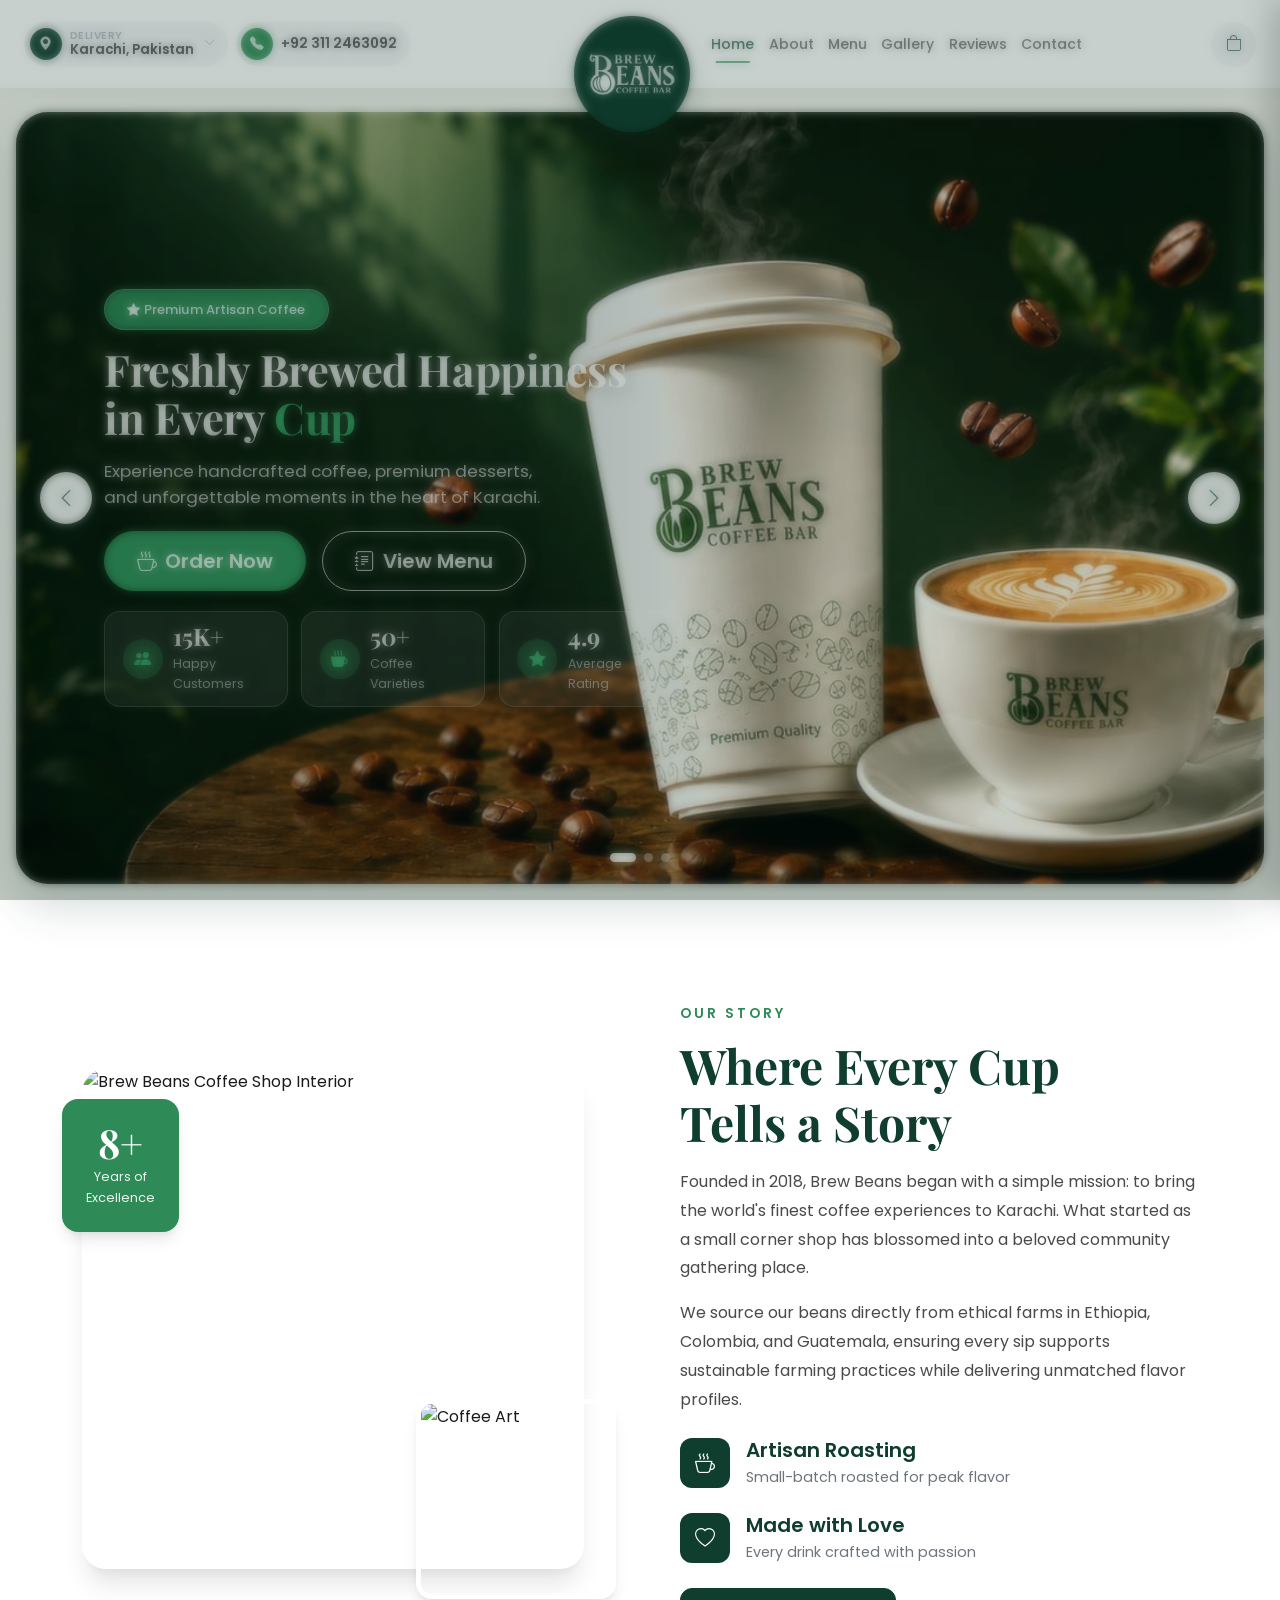
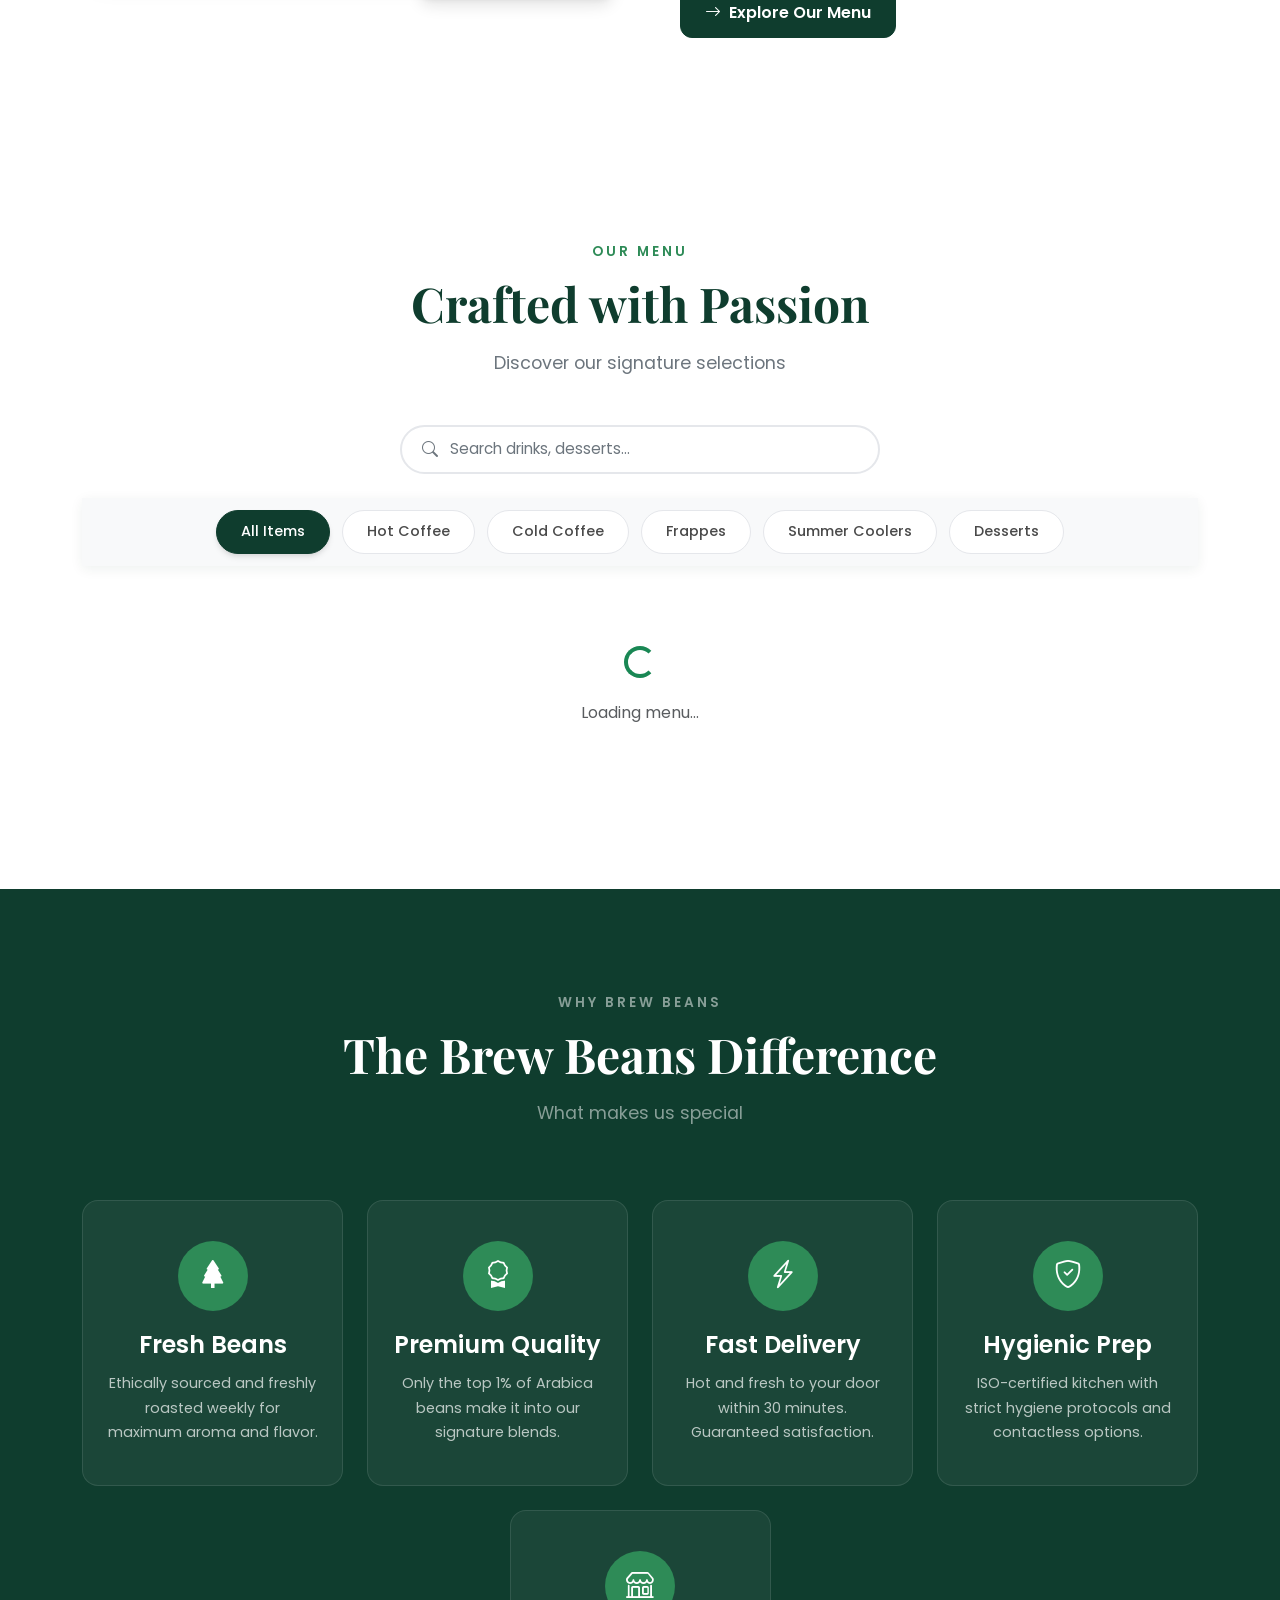
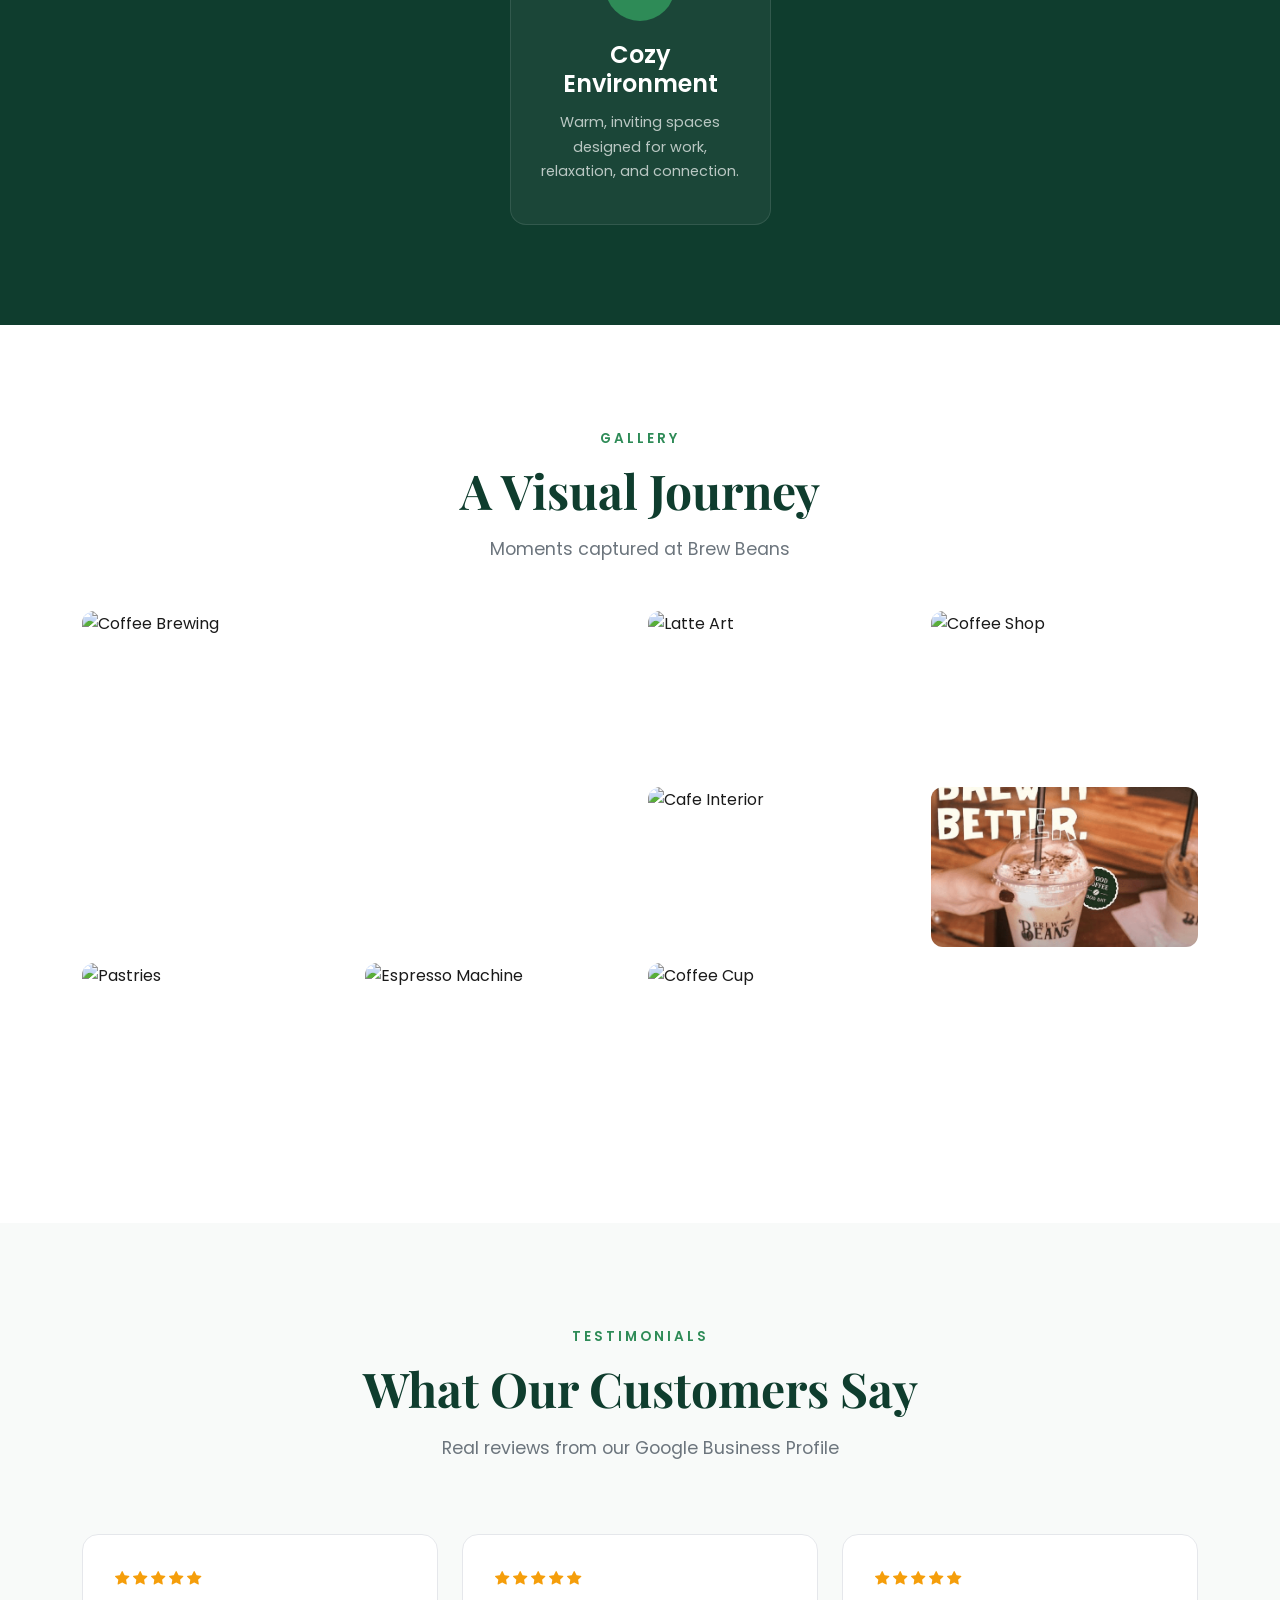
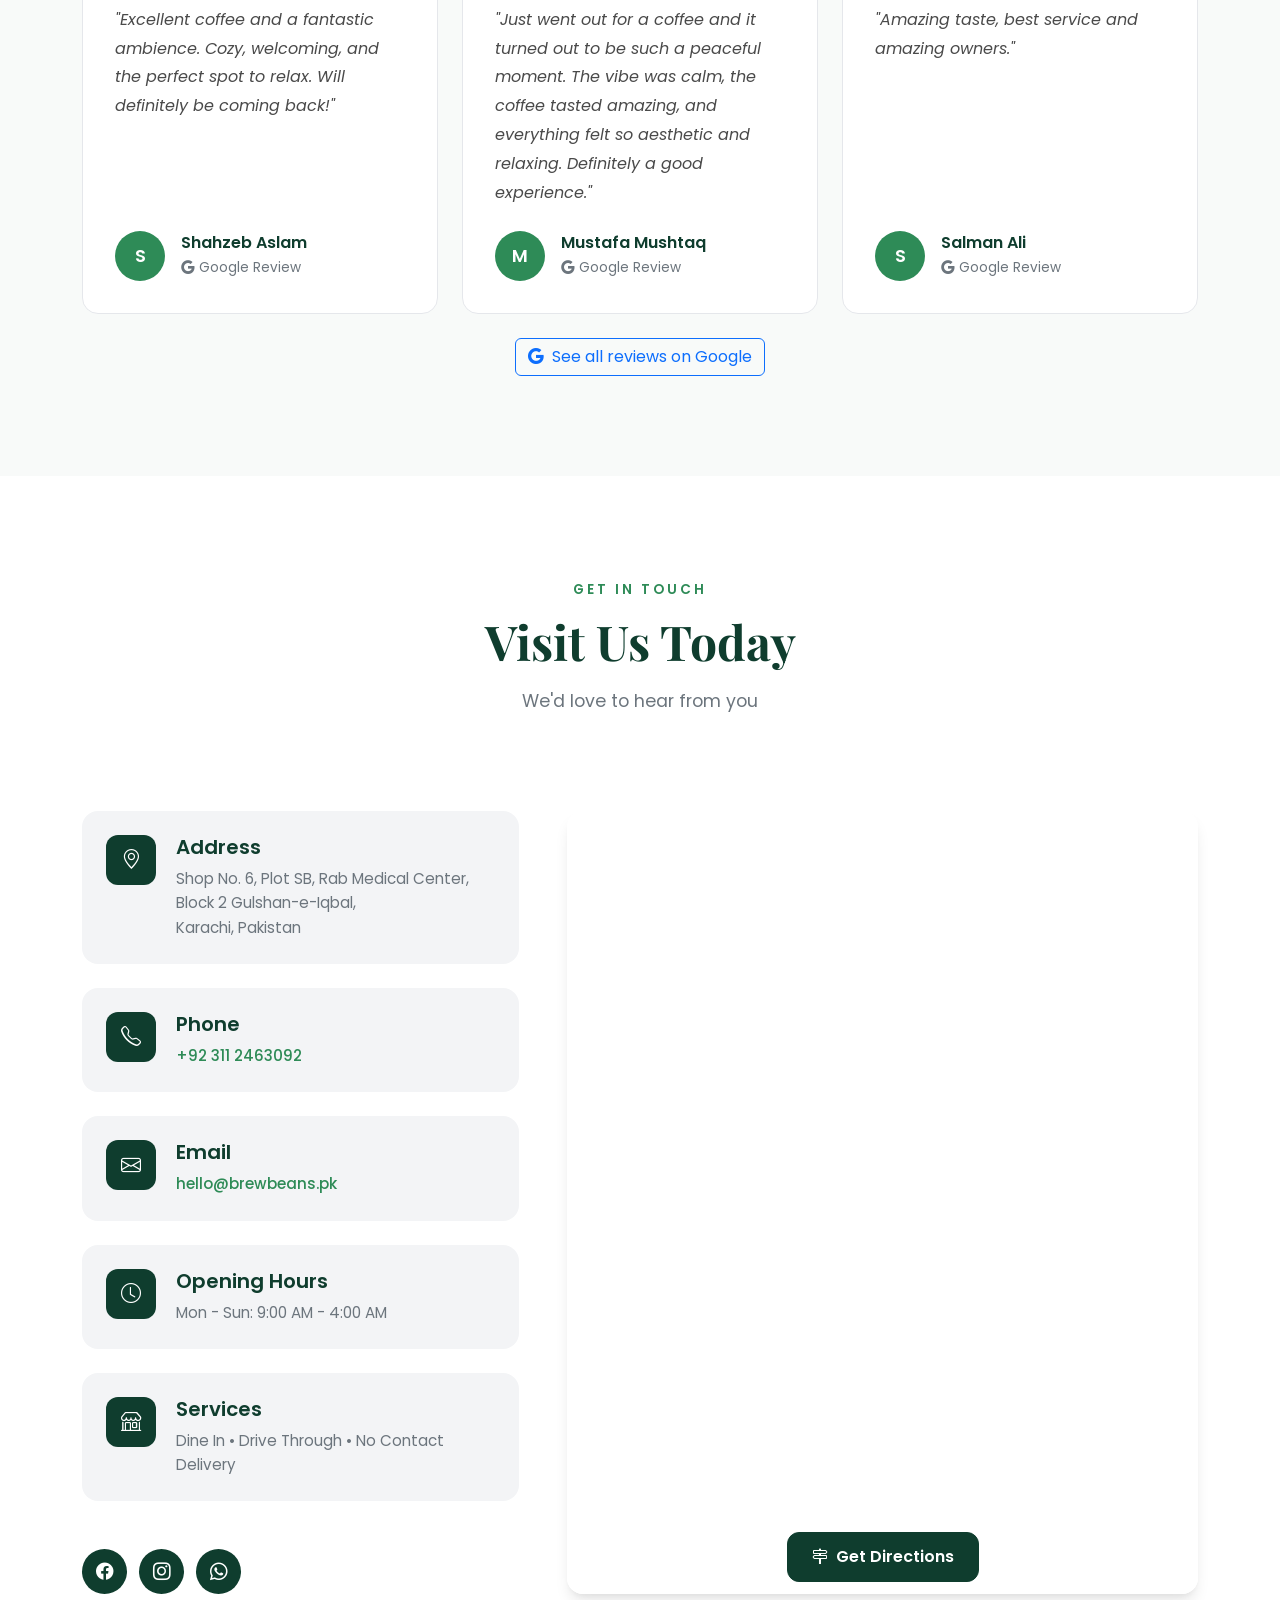
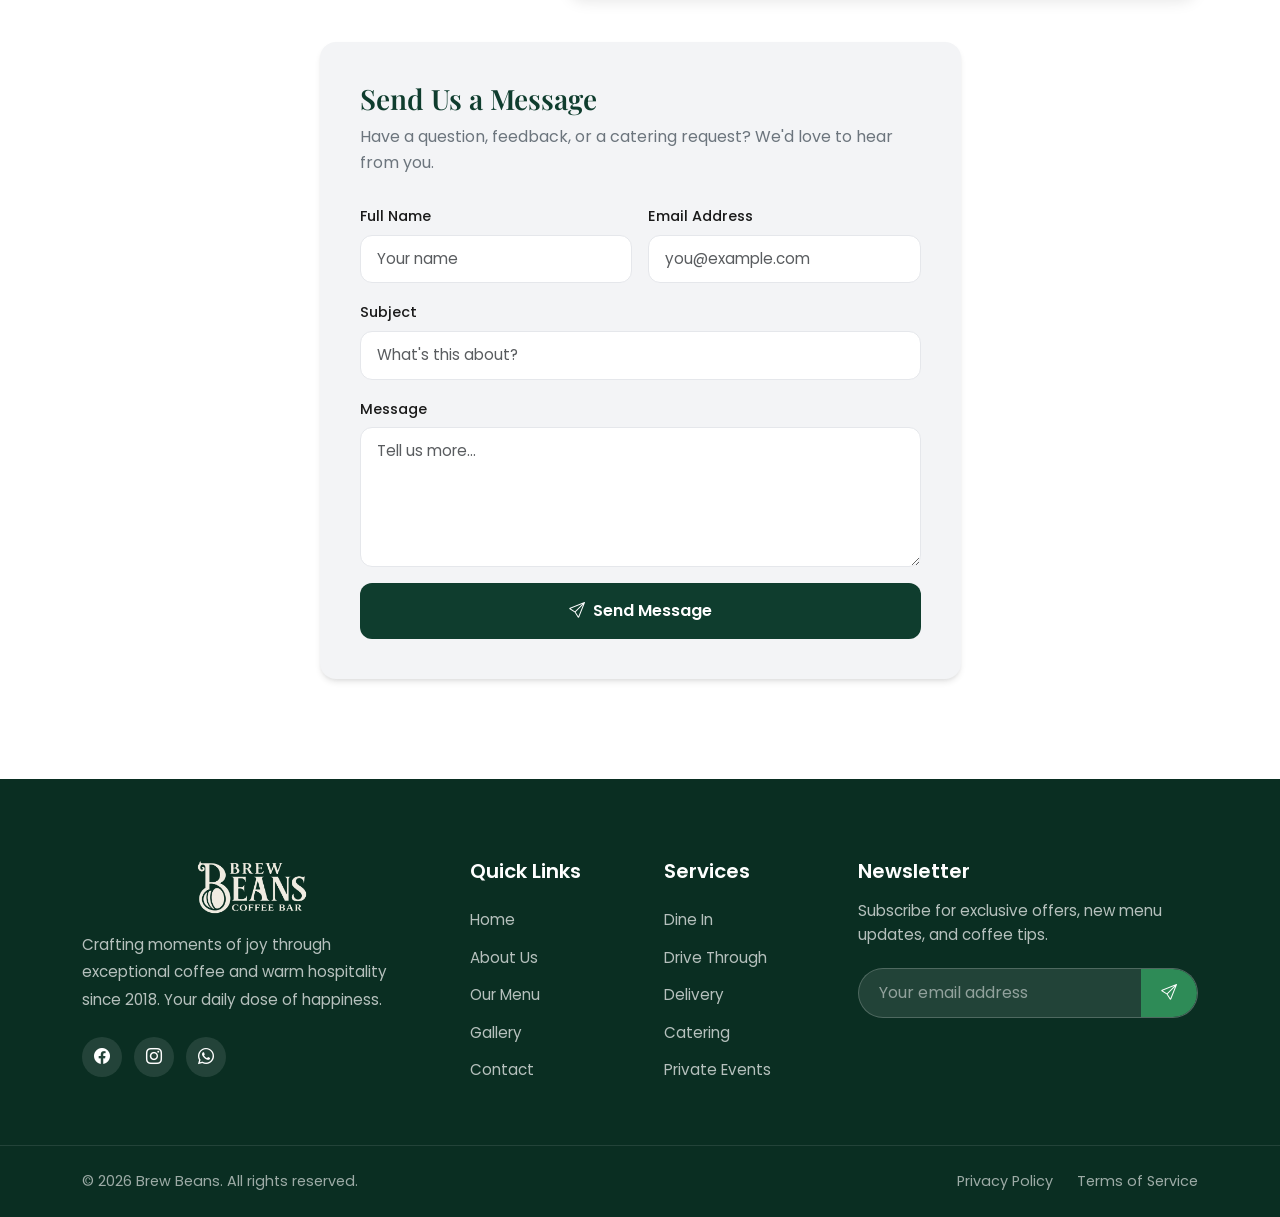
==== index.html @ 211f625e "perf: slash first-paint image payload from ~6.6MB to ~0.9MB The real mobile-load bottleneck was the " ====
<!DOCTYPE html>
<html lang="en">
<head>
    <meta charset="UTF-8">
    <meta name="viewport" content="width=device-width, initial-scale=1.0">
    <meta http-equiv="X-UA-Compatible" content="IE=edge">

    <!-- SEO Meta Tags -->
    <title>Brew Beans | Premium Artisan Coffee Shop in Karachi</title>
    <meta name="description" content="Brew Beans - Experience handcrafted coffee, premium desserts, and unforgettable moments. Freshly brewed happiness in every cup. Dine-in, Drive-through & Delivery available in Karachi.">
    <meta name="keywords" content="coffee shop, artisan coffee, espresso, cappuccino, latte, Karachi, premium coffee, desserts, frappes, brew beans">
    <meta name="author" content="Brew Beans">
    <meta name="robots" content="index, follow">

    <!-- Canonical URL -->
    <link rel="canonical" href="https://brewbeans.pk/">

    <!-- Open Graph / Facebook -->
    <meta property="og:type" content="website">
    <meta property="og:url" content="https://brewbeans.pk/">
    <meta property="og:title" content="Brew Beans | Premium Artisan Coffee Shop">
    <meta property="og:description" content="Experience handcrafted coffee, premium desserts, and unforgettable moments. Freshly brewed happiness in every cup.">
    <meta property="og:image" content="https://brewbeans.pk/img/b1.png">
    <meta property="og:site_name" content="Brew Beans">
    <meta property="og:locale" content="en_PK">

    <!-- Twitter -->
    <meta property="twitter:card" content="summary_large_image">
    <meta property="twitter:url" content="https://brewbeans.pk/">
    <meta property="twitter:title" content="Brew Beans | Premium Artisan Coffee Shop">
    <meta property="twitter:description" content="Experience handcrafted coffee, premium desserts, and unforgettable moments. Freshly brewed happiness in every cup.">
    <meta property="twitter:image" content="https://brewbeans.pk/img/b1.png">

    <!-- Favicon -->
    <link rel="icon" type="image/png" sizes="32x32" href="img/favicon-32.png">
    <link rel="icon" type="image/png" sizes="192x192" href="img/favicon-192.png">
    <link rel="apple-touch-icon" sizes="180x180" href="img/favicon-180.png">

    <!-- Preconnect for Performance -->
    <link rel="preconnect" href="https://fonts.googleapis.com">
    <link rel="preconnect" href="https://fonts.gstatic.com" crossorigin>
    <link rel="preconnect" href="https://cdn.jsdelivr.net">
    <link rel="preconnect" href="https://images.unsplash.com">

    <!-- Hero background is the LCP element on this page — preload it -->
    <link rel="preload" as="image" href="img/bg-2.jpg" fetchpriority="high">
    <link rel="preload" as="image" href="img/brewbeans-logo.png" fetchpriority="high">

    <!-- Fonts -->
    <link href="https://fonts.googleapis.com/css2?family=Poppins:wght@300;400;500;600;700&family=Playfair+Display:ital,wght@0,400;0,500;0,600;0,700;1,400;1,500&display=swap" rel="stylesheet">

    <!-- Bootstrap 5 CSS -->
    <link href="https://cdn.jsdelivr.net/npm/bootstrap@5.3.2/dist/css/bootstrap.min.css" rel="stylesheet">

    <!-- Bootstrap Icons -->
    <link rel="stylesheet" href="https://cdn.jsdelivr.net/npm/bootstrap-icons@1.11.1/font/bootstrap-icons.css">

    <!-- AOS Animation Library -->
    <link href="https://cdn.jsdelivr.net/npm/aos@2.3.4/dist/aos.css" rel="stylesheet">

    <!-- Custom CSS -->
    <link rel="stylesheet" href="css/style.css">

    <!-- Structured Data / JSON-LD -->
     
    <script type="application/ld+json">
    {
        "@context": "https://schema.org",
        "@type": "CafeOrCoffeeShop",
        "name": "Brew Beans",
        "image": "https://brewbeans.pk/img/b1.png",
        "@id": "https://brewbeans.pk",
        "url": "https://brewbeans.pk",
        "telephone": "+92-311-2463092",
        "priceRange": "$$",
        "address": {
            "@type": "PostalAddress",
            "streetAddress": "Shop No. 6, Plot SB, Rab Medical Center, Block 2 Gulshan-e-Iqbal",
            "addressLocality": "Karachi",
            "addressRegion": "Sindh",
            "postalCode": "75300",
            "addressCountry": "PK"
        },
        "geo": {
            "@type": "GeoCoordinates",
            "latitude": 24.9180,
            "longitude": 67.0971
        },
        "openingHoursSpecification": [
            {
                "@type": "OpeningHoursSpecification",
                "dayOfWeek": ["Monday", "Tuesday", "Wednesday", "Thursday", "Friday", "Saturday", "Sunday"],
                "opens": "09:00",
                "closes": "04:00"
            }
        ],
        "servesCuisine": "Coffee, Desserts, Sandwiches",
        "acceptsReservations": true,
        "paymentAccepted": "Cash, Credit Card, Mobile Payment",
        "currenciesAccepted": "PKR"
    }
    </script>
</head>
<body>
    <script>if(sessionStorage.getItem('bbVisited')){document.documentElement.classList.add('bb-no-splash');}sessionStorage.setItem('bbVisited','1');</script>
    <!-- Loading Screen -->
    <div id="loading-screen">
        <div class="loading-content">
            <img src="img/brewbeans-logo.png" alt="Brew Beans Coffee Bar" class="loading-logo">
            <p class="loading-subtext">Brewing something special...</p>
        </div>
    </div>

    <!-- Location Permission Modal -->
    <div class="modal fade" id="locationModal" tabindex="-1" aria-hidden="true">
        <div class="modal-dialog modal-dialog-centered">
            <div class="modal-content location-modal">
                <div class="modal-body text-center p-5">
                    <div class="location-icon mb-4">
                        <i class="bi bi-geo-alt-fill"></i>
                    </div>
                    <h3 class="modal-title mb-3">Enable Location Services</h3>
                    <p class="text-muted mb-4">Allow us to access your location for accurate delivery estimates, nearby store suggestions, and personalized service.</p>
                    <div class="d-grid gap-3">
                        <button type="button" class="btn btn-primary btn-lg" id="allowLocation">
                            <i class="bi bi-geo-alt me-2"></i>Allow Location Access
                        </button>
                        <button type="button" class="btn btn-outline-secondary" id="denyLocation" data-bs-dismiss="modal">
                            Not Now
                        </button>
                    </div>
                </div>
            </div>
        </div>
    </div>

    <!-- Navigation -->
    <nav class="navbar navbar-expand-lg fixed-top" id="mainNav">
        <div class="nav-shell">
            <div class="nav-side nav-side-left">
                <button type="button" class="nav-info-card nav-info-location" id="navLocationCard">
                    <span class="nav-info-icon"><i class="bi bi-geo-alt-fill"></i></span>
                    <span class="nav-info-text">
                        <span class="nav-info-label">Delivery</span>
                        <span class="nav-info-value">Karachi, Pakistan</span>
                    </span>
                    <i class="bi bi-chevron-down nav-info-caret"></i>
                </button>
                <a href="tel:+923112463092" class="nav-info-card nav-info-phone">
                    <span class="nav-info-icon"><i class="bi bi-telephone-fill"></i></span>
                    <span class="nav-info-value">+92 311 2463092</span>
                </a>
            </div>

            <a class="navbar-brand" href="#home">
                <span class="brand-badge">
                    <img src="img/brewbeans-logo.png" alt="Brew Beans Coffee Bar" class="brand-logo" width="872" height="439">
                </span>
            </a>

            <div class="nav-side nav-side-right">
                <div class="collapse navbar-collapse" id="navbarNav">
                    <ul class="navbar-nav align-items-lg-center">
                        <li class="nav-item"><a class="nav-link" href="#home">Home</a></li>
                        <li class="nav-item"><a class="nav-link" href="#about">About</a></li>
                        <li class="nav-item"><a class="nav-link" href="#menu">Menu</a></li>
                        <li class="nav-item"><a class="nav-link" href="#gallery">Gallery</a></li>
                        <li class="nav-item"><a class="nav-link" href="#reviews">Reviews</a></li>
                        <li class="nav-item"><a class="nav-link" href="#contact">Contact</a></li>
                        <li class="nav-item ms-lg-2" id="trackOrderNavItem" style="display:none">
                            <button class="btn-track-nav" id="trackOrderNavBtn">
                                <i class="bi bi-truck"></i> Track Order
                            </button>
                        </li>
                    </ul>
                </div>
                <div class="nav-actions">
                    <span id="shopBanner" style="display:none;">
                        <span id="shopBannerInner" class="shop-banner-pill">
                            <span id="shopBannerDot" class="shop-banner-dot"></span>
                            <span id="shopBannerText" class="shop-banner-text"></span>
                        </span>
                    </span>
                    <button class="btn btn-cart" id="cartToggle">
                        <i class="bi bi-bag"></i>
                        <span class="cart-badge" id="cartCount">0</span>
                    </button>
                    <button class="navbar-toggler" type="button" data-bs-toggle="collapse" data-bs-target="#navbarNav" aria-controls="navbarNav" aria-expanded="false" aria-label="Toggle navigation">
                        <span class="hamburger-bar"></span>
                        <span class="hamburger-bar"></span>
                        <span class="hamburger-bar"></span>
                    </button>
                </div>
            </div>
        </div>
    </nav>

    <!-- Cart Sidebar -->
    <div class="cart-sidebar" id="cartSidebar">
        <div class="cart-header">
            <h4><i class="bi bi-bag me-2"></i>Your Order</h4>
            <button class="btn-close-cart" id="closeCart"><i class="bi bi-x-lg"></i></button>
        </div>
        <div class="cart-body" id="cartBody">
            <div class="empty-cart" id="emptyCart">
                <i class="bi bi-bag-x"></i>
                <p>Your cart is empty</p>
                <span class="text-muted">Add some delicious items!</span>
                <button class="btn-browse-menu" id="browseMenuBtn">Browse Menu</button>
            </div>
            <div class="cart-items" id="cartItems"></div>
            <div id="upsellSection"></div>
        </div>
        <div class="cart-footer" id="cartFooter" style="display: none;">
            <div class="cart-summary">
                <div class="summary-row">
                    <span>Subtotal</span>
                    <span id="subtotal">Rs. 0</span>
                </div>
                <div class="summary-row">
                    <span>Delivery</span>
                    <span id="deliveryCharge">Rs. 0</span>
                </div>
                <div class="summary-row total">
                    <span>Total</span>
                    <span id="grandTotal">Rs. 0</span>
                </div>
            </div>
            <button class="btn btn-checkout w-100" id="checkoutBtn">
                <i class="bi bi-credit-card me-2"></i>Proceed to Checkout
            </button>
        </div>
    </div>
    <div class="cart-overlay" id="cartOverlay"></div>

    <!-- Hero Section -->
    <section class="hero" id="home">
        <div class="hero-frame" id="heroFrame">

            <!-- Slide 1: Brand intro -->
            <div class="hero-slide is-active" data-slide-index="0">
                <div class="hero-bg" style="background-image:url('img/bg-2.jpg')"></div>
                <div class="hero-overlay"></div>
                <div class="hero-content">
                    <div class="hero-inner" data-aos="fade-up" data-aos-duration="1200">
                        <span class="hero-badge">
                            <i class="bi bi-star-fill me-1"></i>Premium Artisan Coffee
                        </span>
                        <h1 class="hero-title">Freshly Brewed Happiness<br>in Every <span class="hero-title-accent">Cup</span></h1>
                        <p class="hero-subtitle">Experience handcrafted coffee, premium desserts, and unforgettable moments in the heart of Karachi.</p>
                        <div class="hero-buttons">
                            <a href="#menu" class="btn btn-primary btn-lg me-3">
                                <i class="bi bi-cup-hot me-2"></i>Order Now
                            </a>
                            <a href="#menu" class="btn btn-outline-light btn-lg">
                                <i class="bi bi-journal-text me-2"></i>View Menu
                            </a>
                        </div>
                        <div class="hero-stats">
        
        
                            <div class="stat-item">
                                <span class="stat-icon"><i class="bi bi-people-fill"></i></span>
                                <span class="stat-text">
                                    <span class="stat-number">15K+</span>
                                    <span class="stat-label">Happy Customers</span>
                                </span>
                            </div>
                            <div class="stat-item">
                                <span class="stat-icon"><i class="bi bi-cup-hot-fill"></i></span>
                                <span class="stat-text">
                                    <span class="stat-number">50+</span>
                                    <span class="stat-label">Coffee Varieties</span>
                                </span>
                            </div>
                            <div class="stat-item">
                                <span class="stat-icon"><i class="bi bi-star-fill"></i></span>
                                <span class="stat-text">
                                    <span class="stat-number">4.9</span>
                                    <span class="stat-label">Average Rating</span>
                                </span>
                            </div>
                        </div>
                    </div>
                </div>
            </div>

            <!-- Slide 2: Predict & Win contest — background is a
                 fully-designed graphic with its own headline baked in,
                 so no competing title/subtitle overlay here, just a
                 CTA pinned clear of the artwork. -->
            <div class="hero-slide hero-slide-banner" data-slide-index="1">
                <div class="hero-bg" style="background-image:url('img/predict.jpg');background-position:center;"></div>
                <div class="hero-overlay"></div>
                <div class="hero-content">
                    <div class="hero-inner">
                        <div class="hero-buttons">
                            <a href="#menu" class="btn btn-primary btn-lg">
                                <i class="bi bi-trophy-fill me-2"></i>Predict Now
                            </a>
                        </div>
                    </div>
                </div>
            </div>

            <!-- Slide 3: Sunday 40% discount promo — background is a
                 fully-designed graphic with its own headline/offer baked in,
                 so no competing title/subtitle overlay here, just a
                 CTA pinned clear of the artwork. -->
            <div class="hero-slide hero-slide-banner" data-slide-index="2">
                <div class="hero-bg" style="background-image:url('img/3rd carousel.jpg');background-position:center;"></div>
                <div class="hero-overlay"></div>
                <div class="hero-content">
                    <div class="hero-inner">
                        <div class="hero-buttons">
                            <a href="#menu" class="btn btn-primary btn-lg">
                                <i class="bi bi-cup-hot me-2"></i>Order Now
                            </a>
                        </div>
                    </div>
                </div>
            </div>

            <button type="button" class="hero-arrow hero-arrow-prev" id="heroPrev" aria-label="Previous slide">
                <i class="bi bi-chevron-left"></i>
            </button>
            <button type="button" class="hero-arrow hero-arrow-next" id="heroNext" aria-label="Next slide">
                <i class="bi bi-chevron-right"></i>
            </button>

            <div class="hero-dots" id="heroDots">
                <button type="button" class="hero-dot is-active" data-slide-index="0" aria-label="Go to slide 1"></button>
                <button type="button" class="hero-dot" data-slide-index="1" aria-label="Go to slide 2"></button>
                <button type="button" class="hero-dot" data-slide-index="2" aria-label="Go to slide 3"></button>
            </div>
        </div>
    </section>

    <!-- About Section -->
    <section class="about section-padding" id="about">
        <div class="container">
            <div class="row align-items-center g-5">
                <div class="col-lg-6" data-aos="fade-right">
                    <div class="about-images">
                        <div class="about-img-main">
                            <img src="https://images.unsplash.com/photo-1495474472287-4d71bcdd2085?w=600&h=700&fit=crop" alt="Brew Beans Coffee Shop Interior" loading="lazy">
                        </div>
                        <div class="about-img-float">
                            <img src="https://images.unsplash.com/photo-1501339847302-ac426a4a7cbb?w=300&h=300&fit=crop" alt="Coffee Art" loading="lazy">
                        </div>
                        <div class="experience-badge">
                            <span class="exp-number">8+</span>
                            <span class="exp-text">Years of<br>Excellence</span>
                        </div>
                    </div>
                </div>
                <div class="col-lg-6" data-aos="fade-left">
                    <div class="about-content">
                        <span class="section-label">Our Story</span>
                        <h2 class="section-title">Where Every Cup<br>Tells a Story</h2>
                        <p class="section-text">Founded in 2018, Brew Beans began with a simple mission: to bring the world's finest coffee experiences to Karachi. What started as a small corner shop has blossomed into a beloved community gathering place.</p>
                        <p class="section-text">We source our beans directly from ethical farms in Ethiopia, Colombia, and Guatemala, ensuring every sip supports sustainable farming practices while delivering unmatched flavor profiles.</p>

                        <div class="about-features mt-4">
                            <div class="about-feature">
                                <div class="feature-icon">
                                    <i class="bi bi-cup-hot"></i>
                                </div>
                                <div class="feature-info">
                                    <h5>Artisan Roasting</h5>
                                    <p>Small-batch roasted for peak flavor</p>
                                </div>
                            </div>
                            <div class="about-feature">
                                <div class="feature-icon">
                                    <i class="bi bi-heart"></i>
                                </div>
                                <div class="feature-info">
                                    <h5>Made with Love</h5>
                                    <p>Every drink crafted with passion</p>
                                </div>
                            </div>
                        </div>

                        <a href="#menu" class="btn btn-primary mt-4">
                            <i class="bi bi-arrow-right me-2"></i>Explore Our Menu
                        </a>
                    </div>
                </div>
            </div>
        </div>
    </section>

    <!-- Categories Section
    <section class="categories section-padding bg-light" id="categories">
        <div class="container">
            <div class="section-header text-center" data-aos="fade-up">
                <span class="section-label">What We Offer</span>
                <h2 class="section-title">Our Categories</h2>
                <p class="section-subtitle">From steaming hot brews to icy refreshments</p>
            </div>
            <div class="row g-4 mt-2">
                <div class="col-6 col-lg-3" data-aos="fade-right" data-aos-delay="0">
                    <div class="category-card" data-category="hot-coffee">
                        <div class="category-icon">
                            <i class="bi bi-cup-hot"></i>
                        </div>
                        <h4>Hot Coffee</h4>
                        <p>Classic brews & espresso</p>
                        <span class="category-count">12 Items</span>
                    </div>
                </div>
                <div class="col-6 col-lg-3" data-aos="fade-left" data-aos-delay="60">
                    <div class="category-card" data-category="cold-coffee">
                        <div class="category-icon">
                            <i class="bi bi-cup-straw"></i>
                        </div>
                        <h4>Cold Coffee</h4>
                        <p>Iced & cold brews</p>
                        <span class="category-count">8 Items</span>
                    </div>
                </div>
                <div class="col-6 col-lg-3" data-aos="fade-right" data-aos-delay="120">
                    <div class="category-card" data-category="frappes">
                        <div class="category-icon">
                            <i class="bi bi-snow"></i>
                        </div>
                        <h4>Frappes</h4>
                        <p>Blended icy delights</p>
                        <span class="category-count">6 Items</span>
                    </div>
                </div>
                <div class="col-6 col-lg-3" data-aos="fade-right" data-aos-delay="180">
                    <div class="category-card" data-category="summer-coolers">
                        <div class="category-icon">
                            <i class="bi bi-droplet-half"></i>
                        </div>
                        <h4>Summer Coolers</h4>
                        <p>Refreshing cool drinks</p>
                        <span class="category-count">4 Items</span>
                    </div>
                </div>
                <div class="col-6 col-lg-3" data-aos="fade-left" data-aos-delay="240">
                    <div class="category-card" data-category="desserts">
                        <div class="category-icon">
                            <i class="bi bi-cake2"></i>
                        </div>
                        <h4>Desserts</h4>
                        <p>Sweet indulgences</p>
                        <span class="category-count">4 Items</span>
                    </div>
                </div>
            </div>
        </div>
    </section> -->

    <!-- Fan Favorites Section -->
    <section id="fanFavorites" class="section-padding" style="display:none; background:linear-gradient(135deg, #f9f5f0 0%, #fff8f0 100%);">
        <div class="container">
            <div class="section-header text-center" data-aos="fade-up">
                <span class="section-label">Most Loved</span>
                <h2 class="section-title">Fan Favorites</h2>
                <p class="section-subtitle">The ones our customers can't get enough of</p>
            </div>
            <div class="fav-grid" id="fanFavGrid"></div>
        </div>
    </section>

    <!-- Menu Section -->
    <section class="menu section-padding" id="menu">
        <div class="container">
            <div class="section-header text-center" data-aos="fade-up">
                <span class="section-label">Our Menu</span>
                <h2 class="section-title">Crafted with Passion</h2>
                <p class="section-subtitle">Discover our signature selections</p>
            </div>

            <!-- Menu Search -->
            <div class="menu-search-bar" data-aos="fade-up" data-aos-delay="80">
                <i class="bi bi-search"></i>
                <input type="text" id="menuSearchBar" placeholder="Search drinks, desserts...">
            </div>

            <!-- Menu Filters -->
            <div class="menu-filters">
                <button class="filter-btn active" data-filter="all">All Items</button>
                <button class="filter-btn" data-filter="hot-coffee">Hot Coffee</button>
                <button class="filter-btn" data-filter="cold-coffee">Cold Coffee</button>
                <button class="filter-btn" data-filter="frappes">Frappes</button>
                <button class="filter-btn" data-filter="summer-coolers">Summer Coolers</button>
                <button class="filter-btn" data-filter="desserts">Desserts</button>
            </div>

            <!-- Menu Grid -->
            <div class="row g-4" id="menuGrid">
                <!-- Items will be rendered by JavaScript -->
            </div>
        </div>
    </section>

    <!-- Why Choose Us Section -->
    <section class="why-us section-padding bg-primary-dark" id="why-us">
        <div class="container">
            <div class="section-header text-center" data-aos="fade-up">
                <span class="section-label text-white-50">Why Brew Beans</span>
                <h2 class="section-title text-white">The Brew Beans Difference</h2>
                <p class="section-subtitle text-white-50">What makes us special</p>
            </div>
            <div class="row g-4 mt-2 justify-content-center">
                <div class="col-md-6 col-lg-3" data-aos="fade-right" data-aos-delay="0">
                    <div class="why-card">
                        <div class="why-icon">
                            <i class="bi bi-tree-fill"></i>
                        </div>
                        <h4>Fresh Beans</h4>
                        <p>Ethically sourced and freshly roasted weekly for maximum aroma and flavor.</p>
                    </div>
                </div>
                <div class="col-md-6 col-lg-3" data-aos="fade-left" data-aos-delay="60">
                    <div class="why-card">
                        <div class="why-icon">
                            <i class="bi bi-award"></i>
                        </div>
                        <h4>Premium Quality</h4>
                        <p>Only the top 1% of Arabica beans make it into our signature blends.</p>
                    </div>
                </div>
                <div class="col-md-6 col-lg-3" data-aos="fade-right" data-aos-delay="120">
                    <div class="why-card">
                        <div class="why-icon">
                            <i class="bi bi-lightning-charge"></i>
                        </div>
                        <h4>Fast Delivery</h4>
                        <p>Hot and fresh to your door within 30 minutes. Guaranteed satisfaction.</p>
                    </div>
                </div>
                <div class="col-md-6 col-lg-3" data-aos="fade-left" data-aos-delay="180">
                    <div class="why-card">
                        <div class="why-icon">
                            <i class="bi bi-shield-check"></i>
                        </div>
                        <h4>Hygienic Prep</h4>
                        <p>ISO-certified kitchen with strict hygiene protocols and contactless options.</p>
                    </div>
                </div>
                <div class="col-md-6 col-lg-3" data-aos="fade-right" data-aos-delay="240">
                    <div class="why-card">
                        <div class="why-icon">
                            <i class="bi bi-shop"></i>
                        </div>
                        <h4>Cozy Environment</h4>
                        <p>Warm, inviting spaces designed for work, relaxation, and connection.</p>
                    </div>
                </div>
            </div>
        </div>
    </section>

    <!-- Gallery Section -->
    <section class="gallery section-padding" id="gallery">
        <div class="container">
            <div class="section-header text-center" data-aos="fade-up">
                <span class="section-label">Gallery</span>
                <h2 class="section-title">A Visual Journey</h2>
                <p class="section-subtitle">Moments captured at Brew Beans</p>
            </div>
            <div class="gallery-grid mt-2">
                <div class="gallery-item gallery-item-1" data-aos="fade-right" data-aos-delay="0">
                    <img src="https://images.unsplash.com/photo-1442512595331-e89e73853f31?w=400&h=400&fit=crop" alt="Coffee Brewing" loading="lazy">
                    <div class="gallery-overlay">
                        <i class="bi bi-zoom-in"></i>
                    </div>
                </div>
                <div class="gallery-item gallery-item-2" data-aos="fade-left" data-aos-delay="50">
                    <img src="https://images.unsplash.com/photo-1509042239860-f550ce710b93?w=400&h=400&fit=crop" alt="Latte Art" loading="lazy">
                    <div class="gallery-overlay">
                        <i class="bi bi-zoom-in"></i>
                    </div>
                </div>
                <div class="gallery-item gallery-item-3" data-aos="fade-right" data-aos-delay="90">
                    <img src="https://images.unsplash.com/photo-1521017432531-fbd92d768814?w=400&h=400&fit=crop" alt="Coffee Shop" loading="lazy">
                    <div class="gallery-overlay">
                        <i class="bi bi-zoom-in"></i>
                    </div>
                </div>
                <div class="gallery-item gallery-item-4" data-aos="fade-left" data-aos-delay="130">
                    <img src="https://images.unsplash.com/photo-1481833761820-0509d3217039?w=400&h=400&fit=crop" alt="Cafe Interior" loading="lazy">
                    <div class="gallery-overlay">
                        <i class="bi bi-zoom-in"></i>
                    </div>
                </div>
                <div class="gallery-item gallery-item-5" data-aos="fade-right" data-aos-delay="170">
                    <img src="./img/b1.png" alt="Coffee Beans" loading="lazy">
                    <div class="gallery-overlay">
                        <i class="bi bi-zoom-in"></i>
                    </div>
                </div>
                <div class="gallery-item gallery-item-6" data-aos="fade-left" data-aos-delay="210">
                    <img src="https://images.unsplash.com/photo-1568051243858-533a607809a5?w=400&h=400&fit=crop" alt="Pastries" loading="lazy">
                    <div class="gallery-overlay">
                        <i class="bi bi-zoom-in"></i>
                    </div>
                </div>
                <div class="gallery-item gallery-item-7" data-aos="fade-right" data-aos-delay="250">
                    <img src="https://images.unsplash.com/photo-1522992319-0365e5f11656?w=400&h=400&fit=crop" alt="Espresso Machine" loading="lazy">
                    <div class="gallery-overlay">
                        <i class="bi bi-zoom-in"></i>
                    </div>
                </div>
                <div class="gallery-item gallery-item-8" data-aos="fade-left" data-aos-delay="290">
                    <img src="https://images.unsplash.com/photo-1461023058943-07fcbe16d735?w=400&h=400&fit=crop" alt="Coffee Cup" loading="lazy">
                    <div class="gallery-overlay">
                        <i class="bi bi-zoom-in"></i>
                    </div>
                </div>
            </div>
        </div>
    </section>

    <!-- Reviews Section -->
    <section class="reviews section-padding bg-light" id="reviews">
        <div class="container">
            <div class="section-header text-center" data-aos="fade-up">
                <span class="section-label">Testimonials</span>
                <h2 class="section-title">What Our Customers Say</h2>
                <p class="section-subtitle">Real reviews from our Google Business Profile</p>
            </div>
            <div class="row g-4 mt-2">
                <div class="col-md-6 col-lg-4" data-aos="fade-right" data-aos-delay="100">
                    <div class="review-card">
                        <div class="review-stars">
                            <i class="bi bi-star-fill"></i>
                            <i class="bi bi-star-fill"></i>
                            <i class="bi bi-star-fill"></i>
                            <i class="bi bi-star-fill"></i>
                            <i class="bi bi-star-fill"></i>
                        </div>
                        <p class="review-text">"Excellent coffee and a fantastic ambience. Cozy, welcoming, and the perfect spot to relax. Will definitely be coming back!"</p>
                        <div class="reviewer">
                            <div class="reviewer-avatar">S</div>
                            <div class="reviewer-info">
                                <h5>Shahzeb Aslam</h5>
                                <span class="review-source"><i class="bi bi-google"></i> Google Review</span>
                            </div>
                        </div>
                    </div>
                </div>
                <div class="col-md-6 col-lg-4" data-aos="fade-up" data-aos-delay="200">
                    <div class="review-card">
                        <div class="review-stars">
                            <i class="bi bi-star-fill"></i>
                            <i class="bi bi-star-fill"></i>
                            <i class="bi bi-star-fill"></i>
                            <i class="bi bi-star-fill"></i>
                            <i class="bi bi-star-fill"></i>
                        </div>
                        <p class="review-text">"Just went out for a coffee and it turned out to be such a peaceful moment. The vibe was calm, the coffee tasted amazing, and everything felt so aesthetic and relaxing. Definitely a good experience."</p>
                        <div class="reviewer">
                            <div class="reviewer-avatar">M</div>
                            <div class="reviewer-info">
                                <h5>Mustafa Mushtaq</h5>
                                <span class="review-source"><i class="bi bi-google"></i> Google Review</span>
                            </div>
                        </div>
                    </div>
                </div>
                <div class="col-md-6 col-lg-4" data-aos="fade-left" data-aos-delay="300">
                    <div class="review-card">
                        <div class="review-stars">
                            <i class="bi bi-star-fill"></i>
                            <i class="bi bi-star-fill"></i>
                            <i class="bi bi-star-fill"></i>
                            <i class="bi bi-star-fill"></i>
                            <i class="bi bi-star-fill"></i>
                        </div>
                        <p class="review-text">"Amazing taste, best service and amazing owners."</p>
                        <div class="reviewer">
                            <div class="reviewer-avatar">S</div>
                            <div class="reviewer-info">
                                <h5>Salman Ali</h5>
                                <span class="review-source"><i class="bi bi-google"></i> Google Review</span>
                            </div>
                        </div>
                    </div>
                </div>
            </div>
            <div class="text-center mt-4" data-aos="fade-up">
                <a href="https://www.google.com/maps/search/?api=1&query=Brew+Beans+Karachi" target="_blank" rel="noopener noreferrer" class="btn btn-outline-primary">
                    <i class="bi bi-google me-2"></i>See all reviews on Google
                </a>
            </div>
        </div>
    </section>

    <!-- Contact Section -->
    <section class="contact section-padding" id="contact">
        <div class="container">
            <div class="section-header text-center" data-aos="fade-up">
                <span class="section-label">Get In Touch</span>
                <h2 class="section-title">Visit Us Today</h2>
                <p class="section-subtitle">We'd love to hear from you</p>
            </div>
            <div class="row g-5 mt-2">
                <div class="col-lg-5" data-aos="fade-right">
                    <div class="contact-info">
                        <div class="contact-card">
                            <div class="contact-icon">
                                <i class="bi bi-geo-alt"></i>
                            </div>
                            <div class="contact-details">
                                <h5>Address</h5>
                                <p>Shop No. 6, Plot SB, Rab Medical Center,<br>Block 2 Gulshan-e-Iqbal,<br>Karachi, Pakistan</p>
                            </div>
                        </div>
                        <div class="contact-card">
                            <div class="contact-icon">
                                <i class="bi bi-telephone"></i>
                            </div>
                            <div class="contact-details">
                                <h5>Phone</h5>
                                <p><a href="tel:+923112463092">+92 311 2463092</a></p>
                            </div>
                        </div>
                        <div class="contact-card">
                            <div class="contact-icon">
                                <i class="bi bi-envelope"></i>
                            </div>
                            <div class="contact-details">
                                <h5>Email</h5>
                                <p><a href="mailto:hello@brewbeans.pk">hello@brewbeans.pk</a></p>
                            </div>
                        </div>
                        <div class="contact-card">
                            <div class="contact-icon">
                                <i class="bi bi-clock"></i>
                            </div>
                            <div class="contact-details">
                                <h5>Opening Hours</h5>
                                <p>Mon - Sun: 9:00 AM - 4:00 AM</p>
                            </div>
                        </div>
                        <div class="contact-card">
                            <div class="contact-icon">
                                <i class="bi bi-shop"></i>
                            </div>
                            <div class="contact-details">
                                <h5>Services</h5>
                                <p>Dine In • Drive Through • No Contact Delivery</p>
                            </div>
                        </div>

                        <div class="social-links mt-4">
                            <a href="https://www.facebook.com/brewbeanskhi/" class="social-link" aria-label="Facebook" target="_blank" rel="noopener noreferrer"><i class="bi bi-facebook"></i></a>
                            <a href="https://www.instagram.com/brewbeans.karachi/" class="social-link" aria-label="Instagram" target="_blank" rel="noopener noreferrer"><i class="bi bi-instagram"></i></a>
                            <a href="https://wa.me/923112463092" class="social-link" aria-label="WhatsApp" target="_blank" rel="noopener noreferrer"><i class="bi bi-whatsapp"></i></a>
                        </div>
                    </div>
                </div>
                <div class="col-lg-7" data-aos="fade-left">
                    <div class="map-container">
                        <iframe
                            src="https://www.google.com/maps?q=24.9180,67.0971&z=17&output=embed"
                            width="100%"
                            height="100%"
                            style="border:0;"
                            allowfullscreen=""
                            loading="lazy"
                            referrerpolicy="no-referrer-when-downgrade"
                            title="Brew Beans Location Map">
                        </iframe>
                        <div class="map-directions">
                            <a href="https://www.google.com/maps/dir/?api=1&destination=24.9180,67.0971" target="_blank" rel="noopener noreferrer" class="btn btn-primary">
                                <i class="bi bi-signpost-2 me-2"></i>Get Directions
                            </a>
                        </div>
                    </div>
                </div>
            </div>
            <div class="row mt-5">
                <div class="col-lg-8 col-xl-7 mx-auto" data-aos="fade-up">
                    <div class="contact-form-card">
                        <h3 class="contact-form-title">Send Us a Message</h3>
                        <p class="contact-form-subtitle">Have a question, feedback, or a catering request? We'd love to hear from you.</p>
                        <form id="contactForm" novalidate>
                            <div class="row g-3">
                                <div class="col-md-6">
                                    <label class="form-label" for="contactName">Full Name</label>
                                    <input type="text" class="form-control" id="contactName" name="name" required placeholder="Your name" autocomplete="name">
                                    <div class="invalid-feedback">Please enter your full name.</div>
                                </div>
                                <div class="col-md-6">
                                    <label class="form-label" for="contactEmail">Email Address</label>
                                    <input type="email" class="form-control" id="contactEmail" name="email" required placeholder="you@example.com" autocomplete="email">
                                    <div class="invalid-feedback">Please enter a valid email address.</div>
                                </div>
                                <div class="col-12">
                                    <label class="form-label" for="contactSubject">Subject</label>
                                    <input type="text" class="form-control" id="contactSubject" name="subject" required placeholder="What's this about?">
                                    <div class="invalid-feedback">Please enter a subject.</div>
                                </div>
                                <div class="col-12">
                                    <label class="form-label" for="contactMessage">Message</label>
                                    <textarea class="form-control" id="contactMessage" name="message" rows="5" required placeholder="Tell us more..."></textarea>
                                    <div class="invalid-feedback">Please enter your message.</div>
                                </div>
                                <div class="col-12">
                                    <button type="submit" class="btn btn-checkout w-100" id="contactSubmitBtn">
                                        <i class="bi bi-send me-2"></i>Send Message
                                    </button>
                                </div>
                            </div>
                        </form>
                    </div>
                </div>
            </div>
        </div>
    </section>

    <!-- Footer -->
    <footer class="footer">
        <div class="footer-top">
            <div class="container">
                <div class="row g-5">
                    <div class="col-lg-4 col-md-6">
                        <div class="footer-brand">
                            <a class="navbar-brand mb-3" href="#home">
                                <img src="img/brewbeans-logo.png" alt="Brew Beans Coffee Bar" class="brand-logo">
                            </a>
                            <p class="footer-text">Crafting moments of joy through exceptional coffee and warm hospitality since 2018. Your daily dose of happiness.</p>
                            <div class="footer-social">
                                <a href="https://www.facebook.com/brewbeanskhi/" aria-label="Facebook" target="_blank" rel="noopener noreferrer"><i class="bi bi-facebook"></i></a>
                                <a href="https://www.instagram.com/brewbeans.karachi/" aria-label="Instagram" target="_blank" rel="noopener noreferrer"><i class="bi bi-instagram"></i></a>
                                <a href="https://wa.me/923112463092" aria-label="WhatsApp" target="_blank" rel="noopener noreferrer"><i class="bi bi-whatsapp"></i></a>
                            </div>
                        </div>
                    </div>
                    <div class="col-lg-2 col-md-6">
                        <div class="footer-links">
                            <h5>Quick Links</h5>
                            <ul>
                                <li><a href="#home">Home</a></li>
                                <li><a href="#about">About Us</a></li>
                                <li><a href="#menu">Our Menu</a></li>
                                <li><a href="#gallery">Gallery</a></li>
                                <li><a href="#contact">Contact</a></li>
                            </ul>
                        </div>
                    </div>
                    <div class="col-lg-2 col-md-6">
                        <div class="footer-links">
                            <h5>Services</h5>
                            <ul>
                                <li><a href="#contact">Dine In</a></li>
                                <li><a href="#contact">Drive Through</a></li>
                                <li><a href="#menu">Delivery</a></li>
                                <li><a href="#contact">Catering</a></li>
                                <li><a href="#contact">Private Events</a></li>
                            </ul>
                        </div>
                    </div>
                    <div class="col-lg-4 col-md-6">
                        <div class="footer-newsletter">
                            <h5>Newsletter</h5>
                            <p>Subscribe for exclusive offers, new menu updates, and coffee tips.</p>
                            <form class="newsletter-form" id="newsletterForm">
                                <div class="input-group">
                                    <input type="email" class="form-control" placeholder="Your email address" required>
                                    <button class="btn btn-primary" type="submit">
                                        <i class="bi bi-send"></i>
                                    </button>
                                </div>
                            </form>
                        </div>
                    </div>
                </div>
            </div>
        </div>
        <div class="footer-bottom">
            <div class="container">
                <div class="row align-items-center">
                    <div class="col-md-6">
                        <p class="copyright">&copy; 2026 Brew Beans. All rights reserved.</p>
                    </div>
                    <div class="col-md-6 text-md-end">
                        <div class="footer-bottom-links">
                            <a href="privacy-policy.html">Privacy Policy</a>
                            <a href="terms.html">Terms of Service</a>
                        </div>
                    </div>
                </div>
            </div>
        </div>
    </footer>

    <!-- Checkout Modal -->
    <div class="modal fade" id="checkoutModal" tabindex="-1" aria-hidden="true">
        <div class="modal-dialog modal-lg modal-dialog-centered modal-dialog-scrollable">
            <div class="modal-content checkout-modal">
                <div class="modal-header">
                    <h4 class="modal-title"><i class="bi bi-credit-card me-2"></i>Checkout</h4>
                    <button type="button" class="btn-close btn-close-white" data-bs-dismiss="modal" aria-label="Close"></button>
                </div>
                <div class="modal-body p-0">
                    <div class="row g-0">
                        <div class="col-lg-7 checkout-form-section">
                            <div class="p-4">
                                <h5 class="mb-4">Delivery Details</h5>
                                <div id="returningCustomerBanner" style="display:none;"></div>
                                <form id="checkoutForm">
                                    <div class="row g-3">
                                        <div class="col-md-6">
                                            <label class="form-label">Full Name *</label>
                                            <input type="text" class="form-control" id="fullName" required placeholder="John Doe">
                                        </div>
                                        <div class="col-md-6">
                                            <label class="form-label">Phone Number *</label>
                                            <input type="tel" class="form-control" id="phoneNumber" required placeholder="+92 300 1234567">
                                        </div>
                                        <div class="col-12">
                                            <label class="form-label">Email Address</label>
                                            <input type="email" class="form-control" id="email" placeholder="john@example.com">
                                        </div>
                                        <div class="col-12">
                                            <label class="form-label">Delivery Address *</label>
                                            <textarea class="form-control" id="address" rows="2" required placeholder="House #, Street, Area"></textarea>
                                        </div>
                                        <div class="col-12">
                                            <label class="form-label">Current Location</label>
                                            <div class="input-group">
                                                <input type="text" class="form-control" id="currentLocation" readonly placeholder="Detecting location...">
                                                <button class="btn btn-outline-secondary" type="button" id="detectLocation">
                                                    <i class="bi bi-geo-alt"></i>
                                                </button>
                                            </div>
                                            <div class="delivery-estimate mt-2" id="deliveryEstimate" style="display: none;">
                                                <div class="estimate-item">
                                                    <i class="bi bi-geo"></i>
                                                    <span id="deliveryDistance">-- km</span>
                                                </div>
                                                <div class="estimate-item">
                                                    <i class="bi bi-clock"></i>
                                                    <span id="deliveryTime">-- mins</span>
                                                </div>
                                                <div class="estimate-item">
                                                    <i class="bi bi-truck"></i>
                                                    <span id="deliveryCost">Rs. --</span>
                                                </div>
                                            </div>
                                        </div>
                                        <div class="col-12">
                                            <label class="form-label">Order Notes</label>
                                            <textarea class="form-control" id="orderNotes" rows="2" placeholder="Any special instructions?"></textarea>
                                        </div>
                                        <div class="col-12">
                                            <label class="form-label d-block">Payment Method *</label>
                                            <div class="payment-method-options">
                                                <label class="payment-method-option">
                                                    <input type="radio" name="paymentMethod" value="cod" checked>
                                                    <span><i class="bi bi-cash-coin me-2"></i>Cash on Delivery</span>
                                                </label>
                                                <label class="payment-method-option">
                                                    <input type="radio" name="paymentMethod" value="jazzcash">
                                                    <span><i class="bi bi-phone me-2"></i>JazzCash</span>
                                                </label>
                                                <label class="payment-method-option">
                                                    <input type="radio" name="paymentMethod" value="easypaisa">
                                                    <span><i class="bi bi-phone me-2"></i>EasyPaisa</span>
                                                </label>
                                            </div>
                                        </div>
                                    </div>
                                </form>
                            </div>
                        </div>
                        <div class="col-lg-5 checkout-summary-section">
                            <div class="p-4">
                                <h5 class="mb-4">Order Summary</h5>
                                <div class="checkout-items" id="checkoutItems"></div>
                                <div class="checkout-totals mt-4 pt-3 border-top">
                                    <div class="d-flex justify-content-between mb-2">
                                        <span>Subtotal</span>
                                        <span id="checkoutSubtotal">Rs. 0</span>
                                    </div>
                                    <div class="d-flex justify-content-between mb-2">
                                        <span>Delivery</span>
                                        <span id="checkoutDelivery">Rs. 0</span>
                                    </div>
                                    <div class="d-flex justify-content-between total-row mt-3 pt-3">
                                        <span>Total</span>
                                        <span id="checkoutTotal">Rs. 0</span>
                                    </div>
                                </div>
                                <button type="button" class="btn btn-checkout w-100 mt-4" id="placeOrderBtn">
                                    <i class="bi bi-check-circle me-2"></i>Place Order
                                </button>
                            </div>
                        </div>
                    </div>
                </div>
            </div>
        </div>
    </div>

    <!-- Track Order Modal -->
    <div class="modal fade" id="trackOrderModal" tabindex="-1" aria-hidden="true">
        <div class="modal-dialog modal-dialog-centered" style="max-width:420px">
            <div class="modal-content" style="border-radius:16px;overflow:hidden;border:none">
                <div class="modal-header" style="background:var(--primary);border:none;padding:1.25rem 1.5rem">
                    <h5 class="modal-title" style="color:#fff;font-family:'Poppins',sans-serif;font-weight:600">
                        <i class="bi bi-truck me-2"></i>Track Your Order
                    </h5>
                    <button type="button" class="btn-close btn-close-white" data-bs-dismiss="modal"></button>
                </div>
                <div class="modal-body" style="padding:1.75rem 1.5rem">
                    <p style="font-size:0.85rem;color:#6c757d;margin-bottom:1.25rem">
                        Enter your order details to check the current status.
                    </p>
                    <div class="mb-3">
                        <label class="form-label" style="font-weight:600;font-size:0.85rem">Order Number *</label>
                        <input type="text" class="form-control" id="trackOrderNumber" placeholder="e.g. BB-123456" autocomplete="off">
                    </div>
                    <div class="mb-4">
                        <label class="form-label" style="font-weight:600;font-size:0.85rem">Phone Number *</label>
                        <input type="tel" class="form-control" id="trackPhone" placeholder="+92 300 1234567">
                    </div>
                    <div id="trackError" style="display:none;background:#fee2e2;color:#dc2626;border-radius:8px;padding:0.6rem 0.9rem;font-size:0.82rem;margin-bottom:1rem"></div>
                    <button class="btn w-100" id="trackSubmitBtn" style="background:var(--secondary);color:#fff;border:none;border-radius:10px;padding:0.7rem;font-weight:600;font-family:'Poppins',sans-serif;font-size:0.9rem">
                        <i class="bi bi-search me-2"></i>Find My Order
                    </button>
                </div>
            </div>
        </div>
    </div>

    <!-- Order Success Modal -->
    <div class="modal fade" id="successModal" tabindex="-1" aria-hidden="true">
        <div class="modal-dialog modal-dialog-centered">
            <div class="modal-content success-modal">
                <div class="modal-body text-center p-5">
                    <div class="success-icon mb-4">
                        <i class="bi bi-check-circle-fill"></i>
                    </div>
                    <h3>Order Placed Successfully!</h3>
                    <p class="text-muted mb-4">Thank you for choosing Brew Beans. Your delicious order is being prepared and will be delivered soon.</p>
                    <div class="order-details mb-4" id="orderDetails"></div>
                    <button type="button" class="btn btn-primary btn-lg" data-bs-dismiss="modal">
                        <i class="bi bi-house me-2"></i>Back to Home
                    </button>
                </div>
            </div>
        </div>
    </div>

    <!-- Product Customization Modal -->
    <div class="modal fade" id="addonModal" tabindex="-1" aria-hidden="true">
        <div class="modal-dialog modal-dialog-centered addon-modal-dialog">
            <div class="modal-content addon-modal">
                <button type="button" class="addon-modal-close" data-bs-dismiss="modal" aria-label="Close">
                    <i class="bi bi-x-lg"></i>
                </button>

                <div class="addon-modal-body">
                    <!-- Left: rotating/floating product media -->
                    <div class="addon-media" id="addonMedia">
                        <div class="addon-media-glow"></div>

                        <!-- Decorative, category-toggled: steam for hot drinks -->
                        <div class="addon-steam" aria-hidden="true">
                            <span class="addon-steam-wisp addon-steam-wisp-1"></span>
                            <span class="addon-steam-wisp addon-steam-wisp-2"></span>
                            <span class="addon-steam-wisp addon-steam-wisp-3"></span>
                        </div>
                        <!-- Decorative, category-toggled: ice + condensation for cold drinks -->
                        <div class="addon-chill" aria-hidden="true">
                            <span class="addon-ice-cube addon-ice-cube-1"></span>
                            <span class="addon-ice-cube addon-ice-cube-2"></span>
                            <span class="addon-droplet addon-droplet-1"></span>
                            <span class="addon-droplet addon-droplet-2"></span>
                            <span class="addon-droplet addon-droplet-3"></span>
                        </div>

                        <div class="addon-media-stage">
                            <img src="" alt="" id="addonModalImage" class="addon-media-img">
                        </div>
                        <div class="addon-media-caption">
                            <span class="addon-media-badge"><i class="bi bi-stars"></i> Customize</span>
                            <h3 class="addon-media-name" id="addonModalItemName">Item Name</h3>
                            <p class="addon-media-desc" id="addonModalItemDesc"></p>
                            <div class="addon-media-baseprice">Base Price <strong id="addonModalBasePrice">Rs. 0</strong></div>
                        </div>
                    </div>

                    <!-- Right: customization options -->
                    <div class="addon-panel">
                        <div class="addon-panel-scroll">
                            <div id="addonGroupsContainer">
                                <!-- Addon groups loaded dynamically -->
                            </div>
                            <div class="addon-price-breakdown" id="addonPriceBreakdown"></div>

                            <div class="addon-notes-group">
                                <div class="addon-group-title">Special Instructions <span class="addon-optional-badge">Optional</span></div>
                                <textarea class="addon-notes-input" id="addonSpecialInstructions" maxlength="100" placeholder="Add any special instructions..."></textarea>
                                <div class="addon-notes-count"><span id="addonNotesCount">0</span>/100</div>
                            </div>
                        </div>
                    </div>
                </div>

                <!-- Sticky action bar -->
                <div class="addon-modal-footer">
                    <div class="addon-qty" role="group" aria-label="Quantity">
                        <button type="button" class="addon-qty-btn" id="addonQtyMinus" aria-label="Decrease quantity"><i class="bi bi-dash"></i></button>
                        <span class="addon-qty-value" id="addonQtyValue">1</span>
                        <button type="button" class="addon-qty-btn" id="addonQtyPlus" aria-label="Increase quantity"><i class="bi bi-plus"></i></button>
                    </div>
                    <button type="button" class="btn-addon-submit" id="addonAddToCartBtn">
                        <i class="bi bi-bag-check"></i> Add to Cart
                    </button>
                    <button type="button" class="addon-price-pill" id="addonPricePillToggle" aria-label="Toggle price breakdown">
                        <span class="addon-price-pill-text">
                            <span class="addon-price-pill-label">Total Price</span>
                            <span class="addon-price-pill-value">Rs. <span id="addonTotalPrice">0</span></span>
                        </span>
                        <i class="bi bi-chevron-down addon-price-pill-chevron"></i>
                    </button>
                </div>
            </div>
        </div>
    </div>

    <!-- Gallery Lightbox -->
    <div class="lightbox" id="lightbox">
        <button class="lightbox-close" id="lightboxClose"><i class="bi bi-x-lg"></i></button>
        <img src="" alt="Gallery Image" id="lightboxImg">
    </div>

    <!-- Back to Top -->
    <button class="back-to-top" id="backToTop">
        <i class="bi bi-arrow-up"></i>
    </button>

  <!-- Bootstrap 5 JS Bundle -->
<script src="https://cdn.jsdelivr.net/npm/bootstrap@5.3.2/dist/js/bootstrap.bundle.min.js"></script>

<!-- jQuery -->
<script src="https://cdn.jsdelivr.net/npm/jquery@3.7.1/dist/jquery.min.js"></script>

<!-- AOS Animation Library -->
<script src="https://cdn.jsdelivr.net/npm/aos@2.3.4/dist/aos.js"></script>

<!-- Motion (vanilla JS build) -->
<script src="https://cdn.jsdelivr.net/npm/motion@12.42.2/dist/motion.js"></script>

<!-- Supabase Client -->
<script src="https://cdn.jsdelivr.net/npm/@supabase/supabase-js@2"></script>
<script src="js/supabase-config.js"></script>

<!-- Custom JS -->
<script src="js/main.js"></script>
</body>
</html>
---- css/style.css ----
/* ============================================
   BREW BEANS - Premium Coffee Shop Website
   CSS Stylesheet
   Version: 1.0.0
   ============================================ */

/* CSS Variables */
:root {
    --primary: #0F3D2E;
    --primary-dark: #0A2E22;
    --primary-light: #1A5C45;
    --secondary: #2E8B57;
    --secondary-light: #3DAF6E;
    --accent: #FFFFFF;
    --accent-dark: #F8F9FA;
    --text-dark: #1A1A1A;
    --text-medium: #4A4A4A;
    --text-light: #6C757D;
    --text-muted: #9CA3AF;
    --border: #E5E7EB;
    --border-light: #F3F4F6;
    --shadow-sm: 0 1px 2px 0 rgba(0, 0, 0, 0.05);
    --shadow: 0 4px 6px -1px rgba(0, 0, 0, 0.1), 0 2px 4px -1px rgba(0, 0, 0, 0.06);
    --shadow-lg: 0 10px 15px -3px rgba(0, 0, 0, 0.1), 0 4px 6px -2px rgba(0, 0, 0, 0.05);
    --shadow-xl: 0 20px 25px -5px rgba(0, 0, 0, 0.1), 0 10px 10px -5px rgba(0, 0, 0, 0.04);
    --radius-sm: 8px;
    --radius: 12px;
    --radius-lg: 16px;
    --radius-xl: 24px;
    --transition: all 0.3s cubic-bezier(0.4, 0, 0.2, 1);
    --transition-slow: all 0.5s cubic-bezier(0.4, 0, 0.2, 1);
    --font-primary: 'Poppins', sans-serif;
    --font-display: 'Playfair Display', serif;
}

/* Reset & Base */
*, *::before, *::after {
    margin: 0;
    padding: 0;
    box-sizing: border-box;
}

html {
    scroll-behavior: smooth;
    font-size: 16px;
    overflow-x: hidden;
    max-width: 100%;
}

body {
    font-family: var(--font-primary);
    color: var(--text-dark);
    background-color: var(--accent);
    line-height: 1.6;
    overflow-x: hidden;
    max-width: 100%;
    position: relative;
    -webkit-font-smoothing: antialiased;
    -moz-osx-font-smoothing: grayscale;
}

/* Locks background scroll while the mobile nav panel is open. Applied
   to both html and body since the browser-designated "scrolling
   element" varies. */
html.mobile-nav-open,
body.mobile-nav-open {
    overflow: hidden;
}

a {
    text-decoration: none;
    color: inherit;
    transition: var(--transition);
}

img {
    max-width: 100%;
    height: auto;
    display: block;
}

/* Scrollbar */
::-webkit-scrollbar {
    width: 8px;
}

::-webkit-scrollbar-track {
    background: var(--border-light);
}

::-webkit-scrollbar-thumb {
    background: var(--secondary);
    border-radius: 4px;
}

::-webkit-scrollbar-thumb:hover {
    background: var(--primary);
}

/* Selection */
::selection {
    background: var(--secondary);
    color: var(--accent);
}

/* ============================================
   LOADING SCREEN
   ============================================ */
#loading-screen {
    position: fixed;
    top: 0;
    left: 0;
    width: 100%;
    height: 100%;
    background: var(--primary);
    z-index: 99999;
    display: flex;
    align-items: center;
    justify-content: center;
    transition: opacity 0.8s ease, visibility 0.8s ease;
}

/* Splash only plays on the first load of a browser session; repeat visits
   (refreshes, navigating back) skip it entirely via a class set by an
   inline script that runs before this element paints. */
html.bb-no-splash #loading-screen {
    display: none;
}

#loading-screen.hidden {
    opacity: 0;
    visibility: hidden;
    pointer-events: none;
}

.loading-content {
    text-align: center;
}

.loading-logo {
    width: 220px;
    max-width: 70vw;
    height: auto;
    margin-bottom: 20px;
    animation: loadingPulse 1.8s ease-in-out infinite;
}

@keyframes loadingPulse {
    0%, 100% { opacity: 0.85; transform: scale(1); }
    50% { opacity: 1; transform: scale(1.04); }
}

.coffee-cup {
    position: relative;
    width: 80px;
    height: 80px;
    margin: 0 auto 20px;
}

.cup {
    position: absolute;
    bottom: 0;
    left: 50%;
    transform: translateX(-50%);
    width: 60px;
    height: 45px;
    background: var(--accent);
    border-radius: 0 0 30px 30px;
    overflow: hidden;
}

.cup::before {
    content: '';
    position: absolute;
    top: -5px;
    left: 0;
    width: 100%;
    height: 10px;
    background: var(--secondary);
    border-radius: 50%;
}

.cup::after {
    content: '';
    position: absolute;
    top: 50%;
    right: -18px;
    width: 20px;
    height: 25px;
    border: 4px solid var(--accent);
    border-radius: 0 20px 20px 0;
    transform: translateY(-50%);
}

.coffee {
    position: absolute;
    bottom: 0;
    left: 0;
    width: 100%;
    height: 70%;
    background: linear-gradient(to top, #3E2723, #5D4037);
    animation: coffeeFill 2s ease-in-out infinite;
}

.saucer {
    position: absolute;
    bottom: -5px;
    left: 50%;
    transform: translateX(-50%);
    width: 70px;
    height: 8px;
    background: var(--accent);
    border-radius: 50%;
    opacity: 0.8;
}

.steam {
    position: absolute;
    top: -15px;
    width: 8px;
    height: 20px;
    background: rgba(255, 255, 255, 0.4);
    border-radius: 50%;
    filter: blur(4px);
    animation: steamRise 2s ease-in-out infinite;
}

.steam-1 { left: 20px; animation-delay: 0s; }
.steam-2 { left: 36px; animation-delay: 0.4s; }
.steam-3 { left: 52px; animation-delay: 0.8s; }

@keyframes steamRise {
    0%, 100% { transform: translateY(0) scaleX(1); opacity: 0.4; }
    50% { transform: translateY(-15px) scaleX(1.5); opacity: 0; }
}

@keyframes coffeeFill {
    0%, 100% { height: 70%; }
    50% { height: 60%; }
}

.loading-text {
    font-family: var(--font-display);
    font-size: 2rem;
    color: var(--accent);
    font-weight: 600;
    letter-spacing: 2px;
}

.loading-subtext {
    color: rgba(255, 255, 255, 0.6);
    font-size: 0.9rem;
    margin-top: 8px;
}

/* ============================================
   NAVIGATION
   ============================================ */
/* Flat, edge-to-edge bar sitting flush against the top of the
   viewport — no floating "pill" margin/shadow around it. */
#mainNav {
    padding: 0;
    background: var(--accent);
    box-shadow: 0 2px 12px rgba(15, 61, 46, 0.08);
    transition: box-shadow 0.4s cubic-bezier(0.4, 0, 0.2, 1);
    z-index: 1030;
}

.nav-shell {
    position: relative;
    width: 100%;
    max-width: 1800px;
    margin: 0 auto;
    background: transparent;
    padding: 1rem 1.5rem;
    display: grid;
    /* "auto" center column sizes itself to the logo's real rendered
       width, so it never crops it — the equal 1fr outer tracks are
       what keep the logo mathematically centered regardless of the
       two side groups being different widths (two info cards vs. six
       links + status pill + cart). */
    grid-template-columns: 1fr auto 1fr;
    align-items: center;
    transition: var(--transition);
}

#mainNav.scrolled {
    box-shadow: 0 4px 20px rgba(15, 61, 46, 0.14);
}

.nav-side {
    display: flex;
    align-items: center;
}

.nav-side-left {
    grid-column: 1;
    justify-content: flex-start;
    gap: 0.5rem;
}

.nav-side-right {
    grid-column: 3;
    justify-content: flex-end;
    gap: 0.4rem;
}

/* Delivery / phone info cards */
.nav-info-card {
    display: inline-flex;
    align-items: center;
    gap: 0.5rem;
    background: var(--border-light);
    border: none;
    border-radius: 100px;
    padding: 0.35rem 0.8rem 0.35rem 0.35rem;
    cursor: pointer;
    text-align: left;
    flex-shrink: 0;
    transition: var(--transition);
}

.nav-info-card:hover {
    background: #ECEBE7;
}

.nav-info-icon {
    display: flex;
    align-items: center;
    justify-content: center;
    width: 32px;
    height: 32px;
    border-radius: 50%;
    background: var(--primary);
    color: var(--accent);
    font-size: 0.85rem;
    flex-shrink: 0;
}

.nav-info-phone .nav-info-icon {
    background: var(--secondary);
}

.nav-info-text {
    display: flex;
    flex-direction: column;
    line-height: 1.15;
}

.nav-info-label {
    font-size: 0.65rem;
    font-weight: 600;
    text-transform: uppercase;
    letter-spacing: 0.05em;
    color: var(--text-muted);
}

.nav-info-value {
    font-size: 0.82rem;
    font-weight: 600;
    color: var(--text-dark);
    white-space: nowrap;
}

.nav-info-phone .nav-info-value {
    font-size: 0.85rem;
}

.nav-info-caret {
    font-size: 0.7rem;
    color: var(--text-muted);
    margin-left: 0.15rem;
}

.navbar-brand {
    display: flex;
    align-items: center;
    justify-content: center;
    gap: 8px;
    font-size: 1.5rem;
    font-weight: 700;
    color: var(--primary) !important;
}

/* Fixed, compact footprint (matches the ~56px the info chips already
   take) so this grid cell never inflates the header bar's own height
   — the badge below is free to be visually bigger because it hangs
   off this box via absolute positioning instead of sizing it. */
#mainNav .navbar-brand {
    grid-column: 2;
    position: relative;
    z-index: 3;
    width: 112px;
    height: 56px;
}

/* Circular white "seal" badge the logo sits inside of. Pinned to the
   top of the (fixed-height) brand cell and sized taller than it, so
   it hangs down past the header's own bottom edge — big enough that
   its bottom edge actually reaches the hero card below, touching it
   the way the reference logo touches its hero image — without the
   header bar itself growing. */
.brand-badge {
    position: absolute;
    top: 0;
    left: 50%;
    transform: translateX(-50%);
    display: flex;
    align-items: center;
    justify-content: center;
    width: 116px;
    height: 116px;
    border-radius: 50%;
    background: var(--primary);
    box-shadow: 0 12px 28px rgba(15, 61, 46, 0.22), 0 0 0 1px rgba(15, 61, 46, 0.06);
    padding: 14px;
    transition: width 0.4s cubic-bezier(0.4, 0, 0.2, 1), height 0.4s cubic-bezier(0.4, 0, 0.2, 1);
}

#mainNav.scrolled .brand-badge {
    width: 78px;
    height: 78px;
    padding: 10px;
}

.brand-logo {
    height: 100%;
    width: 100%;
    object-fit: contain;
    /* Never let the logo be cropped/hidden — the badge only ever grows
       to fit it, so object-fit isn't strictly needed here; this just
       guards against any ancestor accidentally constraining it. */
    max-width: none;
}

/* The logo artwork itself is off-white/cream on a transparent
   background — needs to read as pure white against this badge's
   dark green fill. brightness(0) invert(1) recolors only the
   rendered pixels to solid white, keeping the same transparent
   background and exact silhouette. */
#mainNav .brand-logo {
    filter: brightness(0) invert(1);
}

.brand-text {
    font-family: var(--font-display);
    letter-spacing: 1px;
}

.tracking-brand-logo {
    height: 60px;
}

.brand-accent {
    color: var(--secondary-light);
}

.navbar-collapse {
    display: flex;
    align-items: center;
    /* Deliberately NOT min-width:0 — letting this shrink below its
       content's natural width just makes it under-report its own
       size while the (non-wrapping) links inside still overflow past
       that box, which then overlaps whatever sits next to it. Its
       true width is what nav-side-right needs to actually reserve. */
}

.nav-link {
    color: var(--text-medium) !important;
    font-weight: 500;
    font-size: 0.88rem;
    padding: 0.5rem 0.45rem !important;
    white-space: nowrap;
    position: relative;
    transition: var(--transition);
}

.nav-link::after {
    content: '';
    position: absolute;
    bottom: 0;
    left: 50%;
    width: 0;
    height: 2px;
    background: var(--secondary);
    transition: var(--transition);
    transform: translateX(-50%);
}

.nav-link:hover::after,
.nav-link.active::after {
    width: 60%;
}

.nav-link:hover,
.nav-link.active {
    color: var(--primary) !important;
}

.nav-actions {
    display: flex;
    align-items: center;
    gap: 0.6rem;
    flex-shrink: 0;
}

/* Open/Closed status pill */
.shop-banner-pill {
    display: inline-flex;
    align-items: center;
    gap: 0.3rem;
    padding: 0.4rem 0.65rem;
    border-radius: 100px;
    font-family: 'Poppins', sans-serif;
    font-size: 0.68rem;
    font-weight: 600;
    letter-spacing: 0.02em;
    border: 1px solid var(--border);
    background: var(--border-light);
    max-width: 175px;
}

.shop-banner-text {
    overflow: hidden;
    text-overflow: ellipsis;
    white-space: nowrap;
    color: var(--text-dark);
}

.shop-banner-dot {
    width: 7px;
    height: 7px;
    border-radius: 50%;
    flex-shrink: 0;
}

.btn-cart {
    background: var(--border-light);
    color: var(--primary);
    border: none;
    border-radius: 50%;
    width: 45px;
    height: 45px;
    display: flex;
    align-items: center;
    justify-content: center;
    position: relative;
    flex-shrink: 0;
    transition: var(--transition);
}

.btn-cart:hover {
    background: var(--secondary);
    color: var(--accent);
    transform: scale(1.05);
}

.cart-badge {
    position: absolute;
    top: -5px;
    right: -5px;
    background: #E74C3C;
    color: white;
    font-size: 0.7rem;
    font-weight: 600;
    width: 20px;
    height: 20px;
    border-radius: 50%;
    display: flex;
    align-items: center;
    justify-content: center;
    opacity: 0;
    transform: scale(0);
    transition: var(--transition);
}

.cart-badge.show {
    opacity: 1;
    transform: scale(1);
}

.navbar-toggler {
    border: none;
    padding: 0.5rem;
    flex-shrink: 0;
    width: 40px;
    height: 40px;
    display: flex;
    flex-direction: column;
    align-items: center;
    justify-content: center;
    gap: 6px;
    background: transparent;
}

.navbar-toggler:focus {
    box-shadow: none;
}

/* Three independent bars so they can morph into an X, instead of a
   flat SVG background-image that can only ever look like a hamburger. */
.hamburger-bar {
    display: block;
    width: 22px;
    height: 2px;
    border-radius: 2px;
    background: var(--primary);
    transition: transform 0.3s cubic-bezier(0.4, 0, 0.2, 1), opacity 0.2s ease, width 0.3s ease;
}

.navbar-toggler[aria-expanded="true"] .hamburger-bar:nth-child(1) {
    transform: translateY(8px) rotate(45deg);
}

.navbar-toggler[aria-expanded="true"] .hamburger-bar:nth-child(2) {
    opacity: 0;
    width: 0;
}

.navbar-toggler[aria-expanded="true"] .hamburger-bar:nth-child(3) {
    transform: translateY(-8px) rotate(-45deg);
}

/* ============================================
   CART SIDEBAR
   ============================================ */
.cart-sidebar {
    position: fixed;
    top: 0;
    right: 0;
    width: 100%;
    max-width: 420px;
    height: 100vh;
    background: var(--accent);
    z-index: 1050;
    transform: translateX(100%);
    transition: transform 0.4s cubic-bezier(0.4, 0, 0.2, 1);
    display: flex;
    flex-direction: column;
    box-shadow: -10px 0 30px rgba(0, 0, 0, 0.2);
}

.cart-sidebar.open {
    transform: translateX(0);
}

.cart-overlay {
    position: fixed;
    top: 0;
    left: 0;
    width: 100%;
    height: 100%;
    background: rgba(0, 0, 0, 0.5);
    z-index: 1040;
    opacity: 0;
    visibility: hidden;
    transition: var(--transition);
}

.cart-overlay.show {
    opacity: 1;
    visibility: visible;
}

.cart-header {
    padding: 1.5rem;
    background: var(--primary);
    color: var(--accent);
    display: flex;
    align-items: center;
    justify-content: space-between;
}

.cart-header h4 {
    margin: 0;
    font-size: 1.2rem;
    font-weight: 600;
}

.btn-close-cart {
    background: none;
    border: none;
    color: var(--accent);
    font-size: 1.5rem;
    cursor: pointer;
    transition: var(--transition);
    width: 36px;
    height: 36px;
    display: flex;
    align-items: center;
    justify-content: center;
    border-radius: 50%;
}

.btn-close-cart:hover {
    background: rgba(255, 255, 255, 0.1);
}

.cart-body {
    flex: 1;
    overflow-y: auto;
    padding: 1rem;
}

.empty-cart {
    text-align: center;
    padding: 4rem 2rem;
    color: var(--text-muted);
}

.empty-cart i {
    font-size: 4rem;
    margin-bottom: 1rem;
    opacity: 0.5;
}

.empty-cart p {
    font-size: 1.1rem;
    font-weight: 500;
    color: var(--text-medium);
}

.cart-item {
    display: flex;
    gap: 1rem;
    padding: 1rem;
    background: var(--border-light);
    border-radius: var(--radius);
    margin-bottom: 0.75rem;
    transition: var(--transition);
}

.cart-item:hover {
    box-shadow: var(--shadow);
}

.cart-item-img {
    width: 70px;
    height: 70px;
    border-radius: var(--radius-sm);
    object-fit: cover;
    flex-shrink: 0;
}

.cart-item-info {
    flex: 1;
    min-width: 0;
}

.cart-item-name {
    font-weight: 600;
    margin-bottom: 0.25rem;
    white-space: nowrap;
    overflow: hidden;
    text-overflow: ellipsis;
}

.cart-item-price {
    color: var(--secondary);
    font-weight: 600;
    font-size: 0.9rem;
}

.cart-item-actions {
    display: flex;
    align-items: center;
    gap: 0.5rem;
    margin-top: 0.5rem;
}

.cart-qty-btn {
    width: 28px;
    height: 28px;
    border: 1px solid var(--border);
    background: var(--accent);
    border-radius: 6px;
    display: flex;
    align-items: center;
    justify-content: center;
    cursor: pointer;
    transition: var(--transition);
    font-size: 0.8rem;
}

.cart-qty-btn:hover {
    background: var(--primary);
    color: var(--accent);
    border-color: var(--primary);
}

.cart-qty {
    font-weight: 600;
    min-width: 24px;
    text-align: center;
}

.cart-item-remove {
    background: none;
    border: none;
    color: #E74C3C;
    cursor: pointer;
    font-size: 1.1rem;
    padding: 0.25rem;
    transition: var(--transition);
    margin-left: auto;
}

.cart-item-remove:hover {
    transform: scale(1.1);
}

.cart-footer {
    padding: 1.5rem;
    border-top: 1px solid var(--border);
    background: var(--accent-dark);
}

.cart-summary {
    margin-bottom: 1rem;
}

.summary-row {
    display: flex;
    justify-content: space-between;
    padding: 0.5rem 0;
    font-size: 0.95rem;
    color: var(--text-medium);
}

.summary-row.total {
    font-size: 1.1rem;
    font-weight: 700;
    color: var(--primary);
    border-top: 2px solid var(--border);
    margin-top: 0.5rem;
    padding-top: 0.75rem;
}

.btn-checkout {
    background: var(--primary);
    color: var(--accent);
    border: none;
    padding: 1rem;
    border-radius: var(--radius);
    font-weight: 600;
    font-size: 1rem;
    transition: var(--transition);
}

.btn-checkout:hover {
    background: var(--secondary);
    transform: translateY(-2px);
    box-shadow: var(--shadow-lg);
}

/* Compact the navbar only in the narrow band where six links + the
   status pill + cart genuinely don't fit alongside the delivery/phone
   cards — outside this range everything fits at full size. */
@media (min-width: 992px) and (max-width: 1180px) {
    .nav-info-phone {
        display: none;
    }

    .nav-link {
        font-size: 0.82rem;
        padding: 0.45rem 0.35rem !important;
    }

    .nav-side-right {
        gap: 0.3rem;
    }

    .shop-banner-pill {
        max-width: 130px;
    }
}

/* ============================================
   HERO SECTION
   ============================================ */
.hero {
    position: relative;
    min-height: 100vh;
    display: flex;
    align-items: stretch;
    justify-content: center;
    background: #F5F4F0;
    padding: 112px 1rem 1rem;
}

.hero-frame {
    position: relative;
    width: 100%;
    max-width: 1800px;
    margin: 0 auto;
    border-radius: 32px;
    overflow: hidden;
    box-shadow: 0 20px 45px rgba(15, 61, 46, 0.2);
    display: flex;
    align-items: center;
}

/* Each slide fills the frame exactly and crossfades via opacity — the
   inactive slides stay in the DOM (no layout thrash on switch) but
   are hidden from interaction/AT until active. */
.hero-slide {
    position: absolute;
    inset: 0;
    display: flex;
    align-items: center;
    opacity: 0;
    visibility: hidden;
    pointer-events: none;
    transition: opacity 0.8s ease;
}

.hero-slide.is-active {
    opacity: 1;
    visibility: visible;
    pointer-events: auto;
}

.hero-bg {
    position: absolute;
    top: -10%;
    left: 0;
    width: 100%;
    height: 120%;
    background: url('../img/bg.png') 62% center/cover no-repeat;
    filter: brightness(1.08) saturate(1.06) contrast(1.02);
    will-change: transform;
}

/* Kept intentionally light — just enough contrast for the white
   heading/body copy to stay readable. No color tint: pure black at
   low opacity, fading out over the left half so the product photo on
   the right keeps its original, unfiltered colors. */
.hero-overlay {
    position: absolute;
    top: 0;
    left: 0;
    width: 100%;
    height: 100%;
    background: linear-gradient(90deg, rgba(0, 0, 0, 0.38) 0%, rgba(0, 0, 0, 0.2) 35%, rgba(0, 0, 0, 0.05) 55%, rgba(0, 0, 0, 0) 68%);
}

.hero-content {
    position: relative;
    z-index: 2;
    /* Extra left inset clears the carousel arrow (24px + 52px wide)
       so it never sits on top of the slide copy. */
    padding: 32px 3rem 32px 5.5rem;
    width: 100%;
}

/* For slides whose background is itself a fully-designed graphic
   (its own headline baked into the image) — pins the one HTML
   element (a CTA button) to the bottom, clear of the image's own
   text instead of centering and colliding with it. */
.hero-slide.hero-slide-banner {
    align-items: flex-end;
}

.hero-slide-banner .hero-content {
    padding-bottom: 56px;
}

/* Percentage-capped, not just a fixed px value — .hero-frame's own
   width scales a lot between breakpoints (near-full-bleed on wide
   screens, narrower on tablets), and a fixed 600px column stays wide
   enough at tablet widths to run text under the product photo. */
.hero-inner {
    max-width: min(600px, 52%);
}

/* Just above the tablet cutover, the side-by-side layout has room for
   only a narrower text column before it reaches the product photo —
   narrow the column and heading a little rather than switching to the
   (comparatively oversized) stacked/full-width mobile treatment. */
@media (min-width: 992px) and (max-width: 1240px) {
    .hero-inner {
        max-width: min(430px, 44%);
    }

    .hero-title {
        font-size: clamp(1.7rem, 2.6vw, 2.4rem);
    }
}

.hero-badge {
    display: inline-flex;
    align-items: center;
    background: rgba(46, 139, 87, 0.9);
    backdrop-filter: blur(10px);
    border: 1px solid rgba(255, 255, 255, 0.25);
    padding: 0.55rem 1.4rem;
    border-radius: 50px;
    color: var(--accent);
    font-size: 0.82rem;
    font-weight: 500;
    margin-bottom: 1rem;
    animation: fadeInDown 1s ease;
}

.hero-title {
    font-family: var(--font-display);
    font-size: clamp(2rem, 3.4vw, 3.2rem);
    font-weight: 700;
    color: var(--accent);
    line-height: 1.1;
    letter-spacing: -0.01em;
    margin-bottom: 1rem;
    text-shadow: 0 2px 20px rgba(0, 0, 0, 0.35);
    animation: fadeInUp 1s ease 0.2s both;
}

.hero-title-accent {
    color: var(--secondary-light);
}

.hero-subtitle {
    font-size: clamp(0.95rem, 1.4vw, 1.05rem);
    color: rgba(255, 255, 255, 0.88);
    max-width: 460px;
    margin: 0 0 1.25rem;
    line-height: 1.6;
    animation: fadeInUp 1s ease 0.4s both;
}

.hero-buttons {
    display: flex;
    flex-wrap: wrap;
    animation: fadeInUp 1s ease 0.6s both;
}

.hero-buttons .btn {
    padding: 0.875rem 2rem;
    font-weight: 600;
    border-radius: 50px;
    box-shadow: 0 8px 20px rgba(0, 0, 0, 0.15);
    transition: transform 0.3s cubic-bezier(0.4, 0, 0.2, 1), box-shadow 0.3s cubic-bezier(0.4, 0, 0.2, 1), background 0.3s cubic-bezier(0.4, 0, 0.2, 1);
}

.hero-buttons .btn-primary {
    background: var(--secondary);
    border-color: var(--secondary);
}

.hero-buttons .btn-primary:hover {
    background: var(--secondary-light);
    border-color: var(--secondary-light);
    transform: translateY(-3px);
    box-shadow: 0 10px 30px rgba(46, 139, 87, 0.4);
}

.hero-buttons .btn-outline-light:hover {
    background: var(--accent);
    color: var(--primary);
    transform: translateY(-3px);
}

.hero-stats {
    display: flex;
    flex-wrap: wrap;
    gap: 0.85rem;
    margin-top: 1.25rem;
    animation: fadeInUp 1s ease 0.8s both;
}

.stat-item {
    display: flex;
    align-items: center;
    gap: 0.65rem;
    text-align: left;
    padding: 0.75rem 1.1rem;
    background: rgba(255, 255, 255, 0.08);
    backdrop-filter: blur(14px);
    -webkit-backdrop-filter: blur(14px);
    border-radius: var(--radius-lg);
    border: 1px solid rgba(255, 255, 255, 0.22);
    flex: 1 1 150px;
    transition: transform 0.3s cubic-bezier(0.4, 0, 0.2, 1), background 0.3s cubic-bezier(0.4, 0, 0.2, 1);
}

.stat-item:hover {
    background: rgba(255, 255, 255, 0.14);
    transform: translateY(-5px);
}

.stat-icon {
    display: flex;
    align-items: center;
    justify-content: center;
    width: 40px;
    height: 40px;
    border-radius: 50%;
    background: rgba(61, 175, 110, 0.25);
    color: var(--secondary-light);
    font-size: 1.05rem;
    flex-shrink: 0;
}

.stat-text {
    display: flex;
    flex-direction: column;
}

.stat-number {
    display: block;
    font-family: var(--font-display);
    font-size: 1.5rem;
    font-weight: 700;
    color: var(--accent);
    line-height: 1;
}

.stat-label {
    display: block;
    font-size: 0.78rem;
    color: rgba(255, 255, 255, 0.7);
    margin-top: 0.35rem;
}

/* Carousel prev/next arrows + slide dots */
.hero-arrow {
    position: absolute;
    top: 50%;
    transform: translateY(-50%);
    width: 52px;
    height: 52px;
    border-radius: 50%;
    background: rgba(255, 255, 255, 0.92);
    color: var(--primary);
    border: none;
    display: flex;
    align-items: center;
    justify-content: center;
    font-size: 1.25rem;
    box-shadow: 0 8px 24px rgba(15, 61, 46, 0.22);
    cursor: pointer;
    z-index: 5;
    transition: background 0.3s cubic-bezier(0.4, 0, 0.2, 1), transform 0.3s cubic-bezier(0.4, 0, 0.2, 1);
}

.hero-arrow:hover {
    background: var(--accent);
    transform: translateY(-50%) scale(1.08);
}

.hero-arrow-prev {
    left: 24px;
}

.hero-arrow-next {
    right: 24px;
}

.hero-dots {
    position: absolute;
    left: 50%;
    bottom: 22px;
    transform: translateX(-50%);
    display: flex;
    align-items: center;
    gap: 8px;
    z-index: 5;
}

.hero-dot {
    width: 9px;
    height: 9px;
    border-radius: 50%;
    background: rgba(255, 255, 255, 0.45);
    border: none;
    padding: 0;
    cursor: pointer;
    transition: background 0.3s cubic-bezier(0.4, 0, 0.2, 1), width 0.3s cubic-bezier(0.4, 0, 0.2, 1);
}

.hero-dot.is-active {
    background: var(--accent);
    width: 26px;
    border-radius: 5px;
}

.scroll-indicator {
    position: absolute;
    bottom: 30px;
    left: 50%;
    transform: translateX(-50%);
    z-index: 2;
}

.scroll-down {
    display: block;
    width: 30px;
    height: 50px;
    border: 2px solid rgba(255, 255, 255, 0.5);
    border-radius: 20px;
    position: relative;
}

.scroll-down span {
    position: absolute;
    top: 8px;
    left: 50%;
    width: 6px;
    height: 6px;
    background: var(--accent);
    border-radius: 50%;
    transform: translateX(-50%);
    animation: scrollBounce 2s infinite;
}

@keyframes scrollBounce {
    0%, 100% { top: 8px; opacity: 1; }
    50% { top: 28px; opacity: 0.3; }
}

@keyframes fadeInUp {
    from { opacity: 0; transform: translateY(30px); }
    to { opacity: 1; transform: translateY(0); }
}

@keyframes fadeInDown {
    from { opacity: 0; transform: translateY(-20px); }
    to { opacity: 1; transform: translateY(0); }
}

/* ============================================
   SECTION UTILITIES
   ============================================ */
.section-padding {
    padding: 100px 0;
}

.section-header {
    margin-bottom: 3rem;
}

.section-label {
    display: inline-block;
    color: var(--secondary);
    font-weight: 600;
    font-size: 0.85rem;
    text-transform: uppercase;
    letter-spacing: 3px;
    margin-bottom: 0.75rem;
}

.section-title {
    font-family: var(--font-display);
    font-size: clamp(2rem, 4vw, 3rem);
    font-weight: 700;
    color: var(--primary);
    margin-bottom: 1rem;
    line-height: 1.2;
}

.section-subtitle {
    color: var(--text-light);
    font-size: 1.1rem;
    max-width: 500px;
    margin: 0 auto;
}

.bg-light {
    background: #F8FAF9 !important;
}

.bg-primary-dark {
    background: var(--primary) !important;
}

/* ============================================
   ABOUT SECTION
   ============================================ */
.about-images {
    position: relative;
    padding-right: 2rem;
}

.about-img-main {
    border-radius: var(--radius-xl);
    overflow: hidden;
    box-shadow: var(--shadow-xl);
}

.about-img-main img {
    width: 100%;
    height: 500px;
    object-fit: cover;
    transition: var(--transition-slow);
}

.about-img-main:hover img {
    transform: scale(1.05);
}

.about-img-float {
    position: absolute;
    bottom: -30px;
    right: 0;
    width: 200px;
    height: 200px;
    border-radius: var(--radius-lg);
    overflow: hidden;
    border: 5px solid var(--accent);
    box-shadow: var(--shadow-lg);
    animation: float 3s ease-in-out infinite;
}

.about-img-float img {
    width: 100%;
    height: 100%;
    object-fit: cover;
}

.experience-badge {
    position: absolute;
    top: 30px;
    left: -20px;
    background: var(--secondary);
    color: var(--accent);
    padding: 1.5rem;
    border-radius: var(--radius-lg);
    text-align: center;
    box-shadow: var(--shadow-lg);
    animation: pulse 2s ease-in-out infinite;
}

.exp-number {
    display: block;
    font-family: var(--font-display);
    font-size: 2.5rem;
    font-weight: 700;
    line-height: 1;
}

.exp-text {
    display: block;
    font-size: 0.8rem;
    margin-top: 0.25rem;
    opacity: 0.9;
}

@keyframes float {
    0%, 100% { transform: translateY(0); }
    50% { transform: translateY(-15px); }
}

@keyframes pulse {
    0%, 100% { box-shadow: 0 0 0 0 rgba(46, 139, 87, 0.4); }
    50% { box-shadow: 0 0 0 15px rgba(46, 139, 87, 0); }
}

.about-content {
    padding-left: 1rem;
}

.section-text {
    color: var(--text-medium);
    line-height: 1.8;
    margin-bottom: 1rem;
}

.about-features {
    display: flex;
    flex-direction: column;
    gap: 1.5rem;
}

.about-feature {
    display: flex;
    align-items: flex-start;
    gap: 1rem;
}

.feature-icon {
    width: 50px;
    height: 50px;
    background: var(--primary);
    color: var(--accent);
    border-radius: var(--radius);
    display: flex;
    align-items: center;
    justify-content: center;
    font-size: 1.25rem;
    flex-shrink: 0;
}

.feature-info h5 {
    font-weight: 600;
    margin-bottom: 0.25rem;
    color: var(--primary);
}

.feature-info p {
    color: var(--text-light);
    font-size: 0.9rem;
    margin: 0;
}

/* ============================================
   CATEGORIES SECTION
   ============================================ */
.category-card {
    background: var(--accent);
    border-radius: var(--radius-lg);
    padding: 2.5rem 1.5rem;
    text-align: center;
    transition: var(--transition);
    border: 1px solid var(--border);
    cursor: pointer;
    position: relative;
    overflow: hidden;
    /* Fill the grid column height so every card in a row matches the
       tallest one, instead of shrinking to its own (shorter) text. */
    height: 100%;
    display: flex;
    flex-direction: column;
    justify-content: center;
}

.category-card::before {
    content: '';
    position: absolute;
    top: 0;
    left: 0;
    width: 100%;
    height: 4px;
    background: var(--secondary);
    transform: scaleX(0);
    transition: var(--transition);
}

.category-card:hover::before {
    transform: scaleX(1);
}

.category-card:hover {
    transform: translateY(-8px);
    box-shadow: var(--shadow-xl);
    border-color: var(--secondary);
}

.category-icon {
    width: 70px;
    height: 70px;
    background: var(--primary);
    color: var(--accent);
    border-radius: 50%;
    display: flex;
    align-items: center;
    justify-content: center;
    font-size: 1.75rem;
    margin: 0 auto 1.25rem;
    transition: var(--transition);
}

.category-card:hover .category-icon {
    background: var(--secondary);
    transform: rotateY(360deg);
}

.category-card h4 {
    font-weight: 600;
    color: var(--primary);
    margin-bottom: 0.5rem;
}

.category-card p {
    color: var(--text-light);
    font-size: 0.9rem;
    margin-bottom: 0.75rem;
}

.category-count {
    display: inline-block;
    background: var(--border-light);
    color: var(--secondary);
    padding: 0.25rem 0.75rem;
    border-radius: 20px;
    font-size: 0.8rem;
    font-weight: 600;
}

/* Hidden until Motion's inView animates it in (see animateMenuItemsIn in main.js) */
.motion-pop {
    opacity: 0;
}

/* ============================================
   MENU SECTION
   ============================================ */
.menu-search-bar {
    display: flex;
    align-items: center;
    gap: 0.75rem;
    max-width: 480px;
    margin: 0 auto 1.5rem;
    background: var(--accent);
    border: 2px solid var(--border);
    border-radius: 50px;
    padding: 0.6rem 1.25rem;
    transition: var(--transition);
}
.menu-search-bar:focus-within {
    border-color: var(--primary);
}
.menu-search-bar i {
    color: var(--text-light);
    font-size: 1rem;
    flex-shrink: 0;
}
.menu-search-bar input {
    border: none;
    outline: none;
    width: 100%;
    font-family: var(--font-primary);
    font-size: 0.95rem;
    color: var(--text-dark);
    background: transparent;
}
.menu-search-bar input:focus,
.menu-search-bar input:focus-visible {
    outline: none;
    box-shadow: none;
}
.menu-search-bar input::placeholder { color: var(--text-light); }

.menu-filters {
    display: flex;
    flex-wrap: wrap;
    justify-content: center;
    gap: 0.75rem;
    margin-bottom: 2rem;
    position: sticky;
    top: 72px;
    z-index: 200;
    background: var(--accent-dark);
    padding: 0.75rem 0.25rem;
    box-shadow: 0 3px 12px rgba(15,61,46,0.07);
}

.filter-btn {
    padding: 0.6rem 1.5rem;
    border: 1px solid var(--border);
    background: var(--accent);
    color: var(--text-medium);
    border-radius: 50px;
    font-weight: 500;
    font-size: 0.9rem;
    cursor: pointer;
    transition: var(--transition);
}

.filter-btn:hover,
.filter-btn.active {
    background: var(--primary);
    color: var(--accent);
    border-color: var(--primary);
    box-shadow: var(--shadow);
}

.menu-item {
    background: var(--accent);
    border-radius: var(--radius-lg);
    overflow: hidden;
    border: 1px solid var(--border);
    transition: var(--transition);
    height: 100%;
    display: flex;
    flex-direction: column;
}

.menu-item:hover {
    transform: translateY(-8px);
    box-shadow: var(--shadow-xl);
    border-color: var(--secondary);
}

.menu-item-img {
    position: relative;
    overflow: hidden;
    height: 220px;
    background: #fff;
    display: flex;
    align-items: center;
    justify-content: center;
}

.menu-item-img img {
    width: 100%;
    height: 100%;
    object-fit: contain;
    object-position: center;
    padding: 0.4rem;
    display: block;
    transition: var(--transition-slow);
}

.menu-item:hover .menu-item-img img {
    transform: scale(1.1);
}

.menu-item-badge {
    position: absolute;
    top: 12px;
    left: 12px;
    background: var(--secondary);
    color: var(--accent);
    padding: 0.35rem 0.75rem;
    border-radius: 20px;
    font-size: 0.75rem;
    font-weight: 600;
    text-transform: capitalize;
}

.menu-item-content {
    padding: 1.5rem;
    flex: 1;
    display: flex;
    flex-direction: column;
}

.menu-item-name {
    font-family: var(--font-display);
    font-size: 1.25rem;
    font-weight: 600;
    color: var(--primary);
    margin-bottom: 0.5rem;
}

.menu-item-desc {
    color: var(--text-light);
    font-size: 0.9rem;
    line-height: 1.6;
    margin-bottom: 1rem;
    flex: 1;
}

.menu-item-footer {
    display: flex;
    align-items: center;
    justify-content: space-between;
    margin-top: auto;
}

.menu-item-price {
    font-family: var(--font-primary);
    font-size: 1.35rem;
    font-weight: 800;
    color: var(--secondary);
}

.btn-add-cart {
    background: var(--primary);
    color: var(--accent);
    border: none;
    padding: 0.6rem 1.25rem;
    border-radius: var(--radius);
    font-weight: 600;
    font-size: 0.85rem;
    cursor: pointer;
    transition: var(--transition);
    display: flex;
    align-items: center;
    gap: 0.5rem;
}

.btn-add-cart:hover {
    background: var(--secondary);
    transform: scale(1.05);
}

.btn-add-cart.added {
    background: var(--secondary);
}

/* ============================================
   WHY CHOOSE US SECTION
   ============================================ */
.why-card {
    background: rgba(255, 255, 255, 0.05);
    border: 1px solid rgba(255, 255, 255, 0.1);
    border-radius: var(--radius-lg);
    padding: 2.5rem 1.5rem;
    text-align: center;
    transition: var(--transition);
    height: 100%;
}

.why-card:hover {
    background: rgba(255, 255, 255, 0.1);
    transform: translateY(-8px);
    border-color: var(--secondary);
}

.why-icon {
    width: 70px;
    height: 70px;
    background: var(--secondary);
    color: var(--accent);
    border-radius: 50%;
    display: flex;
    align-items: center;
    justify-content: center;
    font-size: 1.75rem;
    margin: 0 auto 1.25rem;
    transition: var(--transition);
}

.why-card:hover .why-icon {
    transform: rotateY(360deg);
    background: var(--accent);
    color: var(--primary);
}

.why-card h4 {
    color: var(--accent);
    font-weight: 600;
    margin-bottom: 0.75rem;
}

.why-card p {
    color: rgba(255, 255, 255, 0.7);
    font-size: 0.9rem;
    line-height: 1.7;
    margin: 0;
}

/* ============================================
   GALLERY SECTION
   ============================================ */
.gallery-grid {
    display: grid;
    grid-template-columns: repeat(4, 1fr);
    grid-auto-rows: 160px;
    gap: 1rem;
}

/* Bento layout: item 1 is a large feature tile, item 8 is a wide closer */
.gallery-item-1 { grid-column: 1 / 3; grid-row: 1 / 3; }
.gallery-item-2 { grid-column: 3; grid-row: 1; }
.gallery-item-3 { grid-column: 4; grid-row: 1; }
.gallery-item-4 { grid-column: 3; grid-row: 2; }
.gallery-item-5 { grid-column: 4; grid-row: 2; }
.gallery-item-6 { grid-column: 1; grid-row: 3; }
.gallery-item-7 { grid-column: 2; grid-row: 3; }
.gallery-item-8 { grid-column: 3 / 5; grid-row: 3; }

.gallery-item {
    position: relative;
    border-radius: var(--radius);
    overflow: hidden;
    cursor: pointer;
}

.gallery-item img {
    width: 100%;
    height: 100%;
    object-fit: cover;
    transition: var(--transition-slow);
}

.gallery-overlay {
    position: absolute;
    top: 0;
    left: 0;
    width: 100%;
    height: 100%;
    background: rgba(15, 61, 46, 0.7);
    display: flex;
    align-items: center;
    justify-content: center;
    opacity: 0;
    transition: var(--transition);
}

.gallery-overlay i {
    color: var(--accent);
    font-size: 2rem;
    transform: scale(0);
    transition: var(--transition);
}

.gallery-item:hover img {
    transform: scale(1.15);
}

.gallery-item:hover .gallery-overlay {
    opacity: 1;
}

.gallery-item:hover .gallery-overlay i {
    transform: scale(1);
}

/* Lightbox */
.lightbox {
    position: fixed;
    top: 0;
    left: 0;
    width: 100%;
    height: 100%;
    background: rgba(0, 0, 0, 0.95);
    z-index: 9999;
    display: flex;
    align-items: center;
    justify-content: center;
    opacity: 0;
    visibility: hidden;
    transition: var(--transition);
}

.lightbox.show {
    opacity: 1;
    visibility: visible;
}

.lightbox img {
    max-width: 90%;
    max-height: 90%;
    border-radius: var(--radius);
    transform: scale(0.8);
    transition: var(--transition-slow);
}

.lightbox.show img {
    transform: scale(1);
}

.lightbox-close {
    position: absolute;
    top: 30px;
    right: 30px;
    background: none;
    border: none;
    color: var(--accent);
    font-size: 2rem;
    cursor: pointer;
    z-index: 1;
    transition: var(--transition);
}

.lightbox-close:hover {
    transform: rotate(90deg);
    color: var(--secondary);
}

/* ============================================
   REVIEWS SECTION
   ============================================ */
.review-card {
    background: var(--accent);
    border-radius: var(--radius-lg);
    padding: 2rem;
    border: 1px solid var(--border);
    transition: var(--transition);
    height: 100%;
    display: flex;
    flex-direction: column;
}

.review-card:hover {
    transform: translateY(-5px);
    box-shadow: var(--shadow-lg);
}

.review-stars {
    color: #F59E0B;
    margin-bottom: 1rem;
    font-size: 0.9rem;
}

.review-text {
    color: var(--text-medium);
    line-height: 1.8;
    font-style: italic;
    margin-bottom: 1.5rem;
    flex: 1;
}

.reviewer {
    display: flex;
    align-items: center;
    gap: 1rem;
    margin-top: auto;
}

.reviewer-img {
    width: 50px;
    height: 50px;
    border-radius: 50%;
    object-fit: cover;
    border: 2px solid var(--border);
}

.reviewer-avatar {
    width: 50px;
    height: 50px;
    border-radius: 50%;
    background: var(--secondary);
    color: var(--accent);
    display: flex;
    align-items: center;
    justify-content: center;
    font-weight: 600;
    font-size: 1.1rem;
    flex-shrink: 0;
}

.review-source {
    display: inline-flex;
    align-items: center;
    gap: 4px;
}

.reviewer-info h5 {
    font-weight: 600;
    color: var(--primary);
    margin-bottom: 0.1rem;
    font-size: 1rem;
}

.reviewer-info span {
    color: var(--text-light);
    font-size: 0.85rem;
}

/* ============================================
   CONTACT SECTION
   ============================================ */
.contact-info {
    display: flex;
    flex-direction: column;
    gap: 1.5rem;
}

.contact-card {
    display: flex;
    align-items: flex-start;
    gap: 1.25rem;
    padding: 1.5rem;
    background: var(--border-light);
    border-radius: var(--radius-lg);
    transition: var(--transition);
}

.contact-card:hover {
    background: var(--primary);
    color: var(--accent);
    transform: translateX(5px);
}

.contact-card:hover .contact-icon {
    background: var(--accent);
    color: var(--primary);
}

.contact-card:hover a,
.contact-card:hover p {
    color: rgba(255, 255, 255, 0.9);
}

.contact-icon {
    width: 50px;
    height: 50px;
    background: var(--primary);
    color: var(--accent);
    border-radius: var(--radius);
    display: flex;
    align-items: center;
    justify-content: center;
    font-size: 1.25rem;
    flex-shrink: 0;
    transition: var(--transition);
}

.contact-details h5 {
    font-weight: 600;
    margin-bottom: 0.5rem;
    color: var(--primary);
    transition: var(--transition);
}

.contact-card:hover .contact-details h5 {
    color: var(--accent);
}

.contact-details p {
    color: var(--text-light);
    margin: 0;
    font-size: 0.95rem;
    line-height: 1.6;
    transition: var(--transition);
}

.contact-details a {
    color: var(--secondary);
    font-weight: 500;
}

.contact-details a:hover {
    text-decoration: underline;
}

.social-links {
    display: flex;
    gap: 0.75rem;
}

.social-link {
    width: 45px;
    height: 45px;
    background: var(--primary);
    color: var(--accent);
    border-radius: 50%;
    display: flex;
    align-items: center;
    justify-content: center;
    font-size: 1.1rem;
    transition: var(--transition);
}

.social-link:hover {
    background: var(--secondary);
    transform: translateY(-3px);
    color: var(--accent);
}

.map-container {
    display: flex;
    flex-direction: column;
    border-radius: var(--radius-lg);
    overflow: hidden;
    box-shadow: var(--shadow-lg);
    height: 100%;
    min-height: 400px;
}

.map-container iframe {
    flex: 1 1 auto;
    min-height: 0;
    filter: grayscale(20%);
    transition: var(--transition);
}

.map-container:hover iframe {
    filter: grayscale(0%);
}

.map-directions {
    flex: 0 0 auto;
    padding: 0.75rem;
    text-align: center;
    background: var(--accent);
}

.contact-form-card {
    background: var(--border-light);
    border-radius: var(--radius-lg);
    padding: 2.5rem;
    box-shadow: var(--shadow);
}

.contact-form-title {
    font-family: var(--font-display);
    font-weight: 600;
    color: var(--primary);
    margin-bottom: 0.5rem;
}

.contact-form-subtitle {
    color: var(--text-light);
    margin-bottom: 1.75rem;
}

.contact-form-card .form-label {
    font-weight: 500;
    color: var(--text-dark);
    font-size: 0.9rem;
    margin-bottom: 0.4rem;
}

.contact-form-card .form-control {
    background: var(--accent);
    border: 1px solid var(--border);
    border-radius: var(--radius);
    padding: 0.75rem 1rem;
    font-size: 0.95rem;
    transition: var(--transition);
}

.contact-form-card .form-control:focus {
    border-color: var(--secondary);
    box-shadow: 0 0 0 3px rgba(46, 139, 87, 0.1);
}

.contact-form-card .form-control.is-invalid {
    border-color: #dc3545;
}

.contact-form-card .invalid-feedback {
    font-size: 0.8rem;
}

@media (max-width: 575.98px) {
    .contact-form-card {
        padding: 1.5rem;
    }
}

/* ============================================
   FOOTER
   ============================================ */
.footer {
    background: var(--primary-dark);
    color: var(--accent);
}

.footer-top {
    padding: 80px 0 50px;
}

.footer-brand .navbar-brand {
    font-size: 1.75rem;
    margin-bottom: 1rem;
}

.footer-brand .brand-logo {
    height: 56px;
}

.footer-text {
    color: rgba(255, 255, 255, 0.7);
    line-height: 1.8;
    margin-bottom: 1.5rem;
    font-size: 0.95rem;
}

.footer-social {
    display: flex;
    gap: 0.75rem;
}

.footer-social a {
    width: 40px;
    height: 40px;
    background: rgba(255, 255, 255, 0.1);
    border-radius: 50%;
    display: flex;
    align-items: center;
    justify-content: center;
    color: var(--accent);
    transition: var(--transition);
}

.footer-social a:hover {
    background: var(--secondary);
    transform: translateY(-3px);
}

.footer-links h5 {
    font-weight: 600;
    margin-bottom: 1.5rem;
    color: var(--accent);
}

.footer-links ul {
    list-style: none;
    padding: 0;
    margin: 0;
}

.footer-links li {
    margin-bottom: 0.75rem;
}

.footer-links a {
    color: rgba(255, 255, 255, 0.7);
    transition: var(--transition);
    font-size: 0.95rem;
}

.footer-links a:hover {
    color: var(--secondary-light);
    padding-left: 5px;
}

.footer-newsletter h5 {
    font-weight: 600;
    margin-bottom: 1rem;
}

.footer-newsletter p {
    color: rgba(255, 255, 255, 0.7);
    font-size: 0.95rem;
    margin-bottom: 1.25rem;
}

.newsletter-form .input-group {
    background: rgba(255, 255, 255, 0.1);
    border-radius: 50px;
    overflow: hidden;
    border: 1px solid rgba(255, 255, 255, 0.2);
}

.newsletter-form .form-control {
    background: transparent;
    border: none;
    color: var(--accent);
    padding: 0.75rem 1.25rem;
}

.newsletter-form .form-control::placeholder {
    color: rgba(255, 255, 255, 0.5);
}

.newsletter-form .form-control:focus {
    box-shadow: none;
    background: transparent;
    color: var(--accent);
}

.newsletter-form .btn {
    background: var(--secondary);
    border: none;
    padding: 0.75rem 1.25rem;
    border-radius: 0 50px 50px 0;
}

.newsletter-form .btn:hover {
    background: var(--secondary-light);
}

.footer-bottom {
    border-top: 1px solid rgba(255, 255, 255, 0.1);
    padding: 1.5rem 0;
}

.copyright {
    color: rgba(255, 255, 255, 0.6);
    margin: 0;
    font-size: 0.9rem;
}

.footer-bottom-links {
    display: flex;
    gap: 1.5rem;
    justify-content: flex-end;
}

.footer-bottom-links a {
    color: rgba(255, 255, 255, 0.6);
    font-size: 0.9rem;
    transition: var(--transition);
}

.footer-bottom-links a:hover {
    color: var(--secondary-light);
}

/* ============================================
   CHECKOUT MODAL
   ============================================ */
.checkout-modal {
    border: none;
    border-radius: var(--radius-xl);
    overflow: hidden;
}

.checkout-modal .modal-header {
    background: var(--primary);
    color: var(--accent);
    border: none;
    padding: 1.25rem 1.5rem;
}

.checkout-modal .modal-title {
    font-weight: 600;
}

.checkout-form-section {
    background: var(--accent);
}

.checkout-form-section .form-label {
    font-weight: 500;
    color: var(--text-dark);
    font-size: 0.9rem;
    margin-bottom: 0.4rem;
}

.checkout-form-section .form-control {
    border: 1px solid var(--border);
    border-radius: var(--radius);
    padding: 0.7rem 1rem;
    font-size: 0.95rem;
    transition: var(--transition);
}

.checkout-form-section .form-control:focus {
    border-color: var(--secondary);
    box-shadow: 0 0 0 3px rgba(46, 139, 87, 0.1);
}

.checkout-summary-section {
    background: var(--primary);
    color: var(--accent);
}

.checkout-summary-section h5 {
    color: var(--accent);
}

.checkout-items {
    max-height: 200px;
    overflow-y: auto;
}

.checkout-item {
    display: flex;
    justify-content: space-between;
    align-items: center;
    padding: 0.6rem 0;
    border-bottom: 1px solid rgba(255, 255, 255, 0.1);
    font-size: 0.9rem;
}

.checkout-item:last-child {
    border-bottom: none;
}

.checkout-item-name {
    display: flex;
    align-items: center;
    gap: 0.5rem;
}

.checkout-item-qty {
    background: rgba(255, 255, 255, 0.15);
    padding: 0.15rem 0.5rem;
    border-radius: 4px;
    font-size: 0.75rem;
}

.checkout-totals {
    color: rgba(255, 255, 255, 0.8);
}

.total-row {
    font-size: 1.2rem;
    font-weight: 700;
    color: var(--accent);
}

.delivery-estimate {
    background: var(--border-light);
    border-radius: var(--radius);
    padding: 0.75rem 1rem;
    display: flex;
    gap: 1rem;
    flex-wrap: wrap;
}

.estimate-item {
    display: flex;
    align-items: center;
    gap: 0.4rem;
    font-size: 0.85rem;
    color: var(--text-medium);
}

.estimate-item i {
    color: var(--secondary);
}

/* Location Modal */
.location-modal {
    border: none;
    border-radius: var(--radius-xl);
    overflow: hidden;
}

.location-icon {
    width: 80px;
    height: 80px;
    background: var(--primary);
    color: var(--accent);
    border-radius: 50%;
    display: flex;
    align-items: center;
    justify-content: center;
    font-size: 2.5rem;
    margin: 0 auto;
    animation: pulse 2s infinite;
}

.location-modal .modal-title {
    font-family: var(--font-display);
    color: var(--primary);
    font-weight: 700;
}

.location-modal .btn-primary {
    background: var(--primary);
    border-color: var(--primary);
    border-radius: var(--radius);
}

.location-modal .btn-primary:hover {
    background: var(--secondary);
    border-color: var(--secondary);
}

/* Success Modal */
.success-modal {
    border: none;
    border-radius: var(--radius-xl);
}

.success-icon {
    width: 80px;
    height: 80px;
    background: var(--secondary);
    color: var(--accent);
    border-radius: 50%;
    display: flex;
    align-items: center;
    justify-content: center;
    font-size: 2.5rem;
    margin: 0 auto;
    animation: scaleIn 0.5s ease;
}

@keyframes scaleIn {
    from { transform: scale(0); }
    to { transform: scale(1); }
}

.success-modal h3 {
    font-family: var(--font-display);
    color: var(--primary);
    font-weight: 700;
}

.order-details {
    background: var(--border-light);
    border-radius: var(--radius);
    padding: 1rem;
}

/* ============================================
   BACK TO TOP
   ============================================ */
.back-to-top {
    position: fixed;
    bottom: 30px;
    right: 30px;
    width: 50px;
    height: 50px;
    background: var(--primary);
    color: var(--accent);
    border: none;
    border-radius: 50%;
    display: flex;
    align-items: center;
    justify-content: center;
    font-size: 1.25rem;
    cursor: pointer;
    z-index: 1000;
    opacity: 0;
    visibility: hidden;
    transform: translateY(20px);
    transition: var(--transition);
    box-shadow: var(--shadow-lg);
}

.back-to-top.show {
    opacity: 1;
    visibility: visible;
    transform: translateY(0);
}

.back-to-top:hover {
    background: var(--secondary);
    transform: translateY(-3px);
}

/* ============================================
   BUTTONS
   ============================================ */
.btn-primary {
    background: var(--primary);
    border-color: var(--primary);
    font-weight: 600;
    padding: 0.75rem 1.5rem;
    border-radius: var(--radius);
    transition: var(--transition);
}

.btn-primary:hover {
    background: var(--secondary);
    border-color: var(--secondary);
    transform: translateY(-2px);
    box-shadow: var(--shadow-lg);
}

/* ============================================
   RESPONSIVE DESIGN
   ============================================ */
@media (max-width: 991.98px) {
    .section-padding {
        padding: 70px 0;
    }

    .about-images {
        padding-right: 0;
        margin-bottom: 2rem;
    }

    .about-img-main img {
        height: 350px;
    }

    .about-img-float {
        width: 150px;
        height: 150px;
    }

    .experience-badge {
        left: 10px;
        padding: 1rem;
    }

    .exp-number {
        font-size: 2rem;
    }

    .about-content {
        padding-left: 0;
    }

    .cart-sidebar {
        max-width: 100%;
    }

    .checkout-modal .modal-dialog {
        max-width: 95%;
        margin: 1rem auto;
    }

    .map-container {
        min-height: 300px;
    }

    .gallery-grid {
        grid-template-columns: repeat(3, 1fr);
        grid-auto-rows: 150px;
    }

    .gallery-item-1,
    .gallery-item-2,
    .gallery-item-3,
    .gallery-item-4,
    .gallery-item-5,
    .gallery-item-6,
    .gallery-item-7 {
        grid-column: auto;
        grid-row: auto;
    }

    .gallery-item-8 {
        grid-column: span 2;
        grid-row: auto;
    }
}

/* Tablet widths (768–991px) still get the desktop nav (links inline,
   no hamburger — that switches at 991.98px) but the side-by-side hero
   layout runs out of room here: a text column wide enough to read
   comfortably ends up sitting under the product photo. Switching to
   the stacked mobile-style hero (text pinned to the top, product photo
   revealed underneath) avoids that without touching the nav breakpoint. */
@media (max-width: 991.98px) {
    .hero {
        min-height: auto;
        /* The fixed header is now a two-row grid (toggler/logo/cart
           plus the chip row underneath it) at this breakpoint, ~162px
           tall — a plain single-row-height top padding here tucks the
           hero badge and heading underneath the fixed nav. */
        padding: 178px 0.75rem 1.25rem;
    }

    .hero-frame {
        border-radius: 26px;
        min-height: 560px;
        align-items: stretch;
    }

    /* On a narrow/tall crop, cover-sizing at the desktop's 62%
       horizontal position zooms in hard on the cup — recentering
       keeps the frame from being dominated by it right where the
       heading and paragraph need clear space to sit. */
    .hero-bg {
        top: 0;
        height: 100%;
        background-position: 25% top;
    }

    /* Slides 2/3 are fully-designed graphics with their own headline
       baked in (see hero-slide-banner above) — cover-sizing crops
       their edges on narrow screens and cuts off words ("WIN",
       "ARGENTINA"). contain guarantees the whole graphic, text
       included, always stays fully visible; a plain white margin
       reads as clean matting regardless of which slide's artwork
       (cream marble vs. dark green) is showing.
       bottom is reserved to match .hero-content's own box (32px top
       pad + button + 56px bottom pad ≈ 138px) so the contained image
       never shares that strip — without this the letterbox margin
       shrinks or grows with the image's own aspect ratio and the
       button ends up overlapping the artwork on some slides. */
    .hero-slide-banner .hero-bg {
        bottom: 138px;
        height: auto;
        background-size: contain;
        background-position: center;
        background-color: #fff;
    }

    /* Opaque so it reads as a dedicated footer bar sitting below the
       image rather than a floating button overlapping it. */
    .hero-slide-banner .hero-content {
        background: #fff;
    }

    /* These two slides have no HTML heading/subtitle competing for
       contrast against the photo — just a bottom-pinned button that
       already carries its own solid background — so the readability
       scrim below (meant for slide 1's text-over-photo) would only
       tint the fresh white letterbox margin above for no reason. */
    .hero-slide-banner .hero-overlay {
        display: none;
    }

    /* Flipped from the desktop's left-to-right scrim: dark at the top
       where the heading/copy sit, fading out toward the bottom so the
       product photo reads clearly underneath the text, matching the
       reference's text-above/photo-below stacking. */
    .hero-overlay {
        background: linear-gradient(180deg, rgba(0, 0, 0, 0.6) 0%, rgba(0, 0, 0, 0.38) 38%, rgba(0, 0, 0, 0.1) 62%, rgba(0, 0, 0, 0) 80%);
    }

    .hero-content {
        padding: 32px 1.25rem 28px;
        display: flex;
        align-items: flex-start;
    }

    .hero-inner {
        max-width: 100%;
    }

    .hero-title {
        font-size: 2.1rem;
    }

    .hero-buttons {
        gap: 0.6rem;
    }

    .hero-buttons .btn {
        flex: 1 1 auto;
        white-space: nowrap;
        margin: 0 !important;
        padding: 0.8rem 1.4rem;
        font-size: 0.92rem;
    }

    .hero-stats {
        flex-wrap: nowrap;
        gap: 0.5rem;
    }

    .stat-item {
        flex: 1 1 0;
        flex-direction: column;
        text-align: center;
        gap: 0.4rem;
        padding: 0.75rem 0.4rem;
    }

    .stat-number {
        font-size: 1.3rem;
    }

    /* The stacked mobile hero (text above, photo below) has no clear
       band left to overlay the arrows/dots on without covering the
       copy or the stats row — swipe (see main.js) replaces both here. */
    .hero-arrow,
    .hero-dots {
        display: none;
    }
}

@media (max-width: 767.98px) {
    .menu-filters {
        flex-wrap: nowrap;
        overflow-x: auto;
        justify-content: flex-start;
        gap: 0.5rem;
        padding-left: 0.25rem;
        padding-right: 0.25rem;
        -webkit-overflow-scrolling: touch;
        scrollbar-width: none;
    }
    .menu-filters::-webkit-scrollbar { display: none; }

    .filter-btn {
        padding: 0.5rem 1rem;
        font-size: 0.8rem;
        flex-shrink: 0;
    }

    .footer-bottom-links {
        justify-content: center;
        margin-top: 1rem;
    }

    .copyright {
        text-align: center;
    }

    .gallery-grid {
        grid-template-columns: repeat(2, 1fr);
        grid-auto-rows: 150px;
        gap: 0.75rem;
    }

    .gallery-item-8 {
        grid-column: auto;
    }

    /* Menu grid shows 2 cards per row below md (see col-6 in main.js) —
       shrink the card chrome so two fit cleanly instead of the
       desktop-sized image/padding/type cramping into half the width. */
    #menuGrid.row {
        --bs-gutter-x: 0.75rem;
    }

    .menu-item-img {
        height: 120px;
    }

    .menu-item-content {
        padding: 0.75rem;
    }

    .menu-item-name {
        font-size: 0.95rem;
        margin-bottom: 0.25rem;
    }

    .menu-item-desc {
        font-size: 0.75rem;
        line-height: 1.4;
        margin-bottom: 0.5rem;
        display: -webkit-box;
        -webkit-line-clamp: 2;
        -webkit-box-orient: vertical;
        overflow: hidden;
    }

    .menu-item-footer {
        flex-wrap: wrap;
        gap: 0.4rem;
    }

    .menu-item-price {
        font-size: 1rem;
    }

    .btn-add-cart {
        padding: 0.4rem 0.7rem;
        font-size: 0.75rem;
    }

    .menu-item-badge {
        top: 8px;
        left: 8px;
        padding: 0.25rem 0.55rem;
        font-size: 0.65rem;
    }

    .menu-item-tag {
        top: 8px;
        right: 8px;
        padding: 0.22rem 0.5rem;
        font-size: 0.62rem;
    }
}

@media (max-width: 575.98px) {
    .section-padding {
        padding: 50px 0;
    }

    .section-title {
        font-size: 1.75rem;
    }

    .hero {
        padding: 170px 0.5rem 1rem;
    }

    .hero-frame {
        min-height: 460px;
    }

    .hero-title {
        font-size: 1.8rem;
    }

    .hero-stats {
        gap: 0.4rem;
    }

    .stat-item {
        padding: 0.65rem 0.3rem;
    }

    .stat-icon {
        width: 34px;
        height: 34px;
        font-size: 0.9rem;
    }

    .stat-label {
        font-size: 0.62rem;
    }

    .nav-shell {
        padding: 0.65rem 0.75rem 0.85rem;
        column-gap: 0.4rem;
    }

    .nav-info-card {
        padding: 0.3rem 0.6rem 0.3rem 0.3rem;
        gap: 0.4rem;
        min-height: 46px;
    }

    .nav-info-icon {
        width: 28px;
        height: 28px;
        font-size: 0.75rem;
    }

    .nav-info-label {
        font-size: 0.58rem;
    }

    .nav-info-value {
        font-size: 0.72rem;
    }

    .nav-info-phone .nav-info-value {
        font-size: 0.72rem;
    }

    .about-img-float {
        display: none;
    }

    .experience-badge {
        display: none;
    }

    .category-card {
        padding: 1.5rem 1rem;
    }

    .category-icon {
        width: 55px;
        height: 55px;
        font-size: 1.4rem;
    }

    .review-card {
        padding: 1.5rem;
    }

    .contact-card {
        padding: 1rem;
    }

    .footer-top {
        padding: 50px 0 30px;
    }

    .back-to-top {
        width: 40px;
        height: 40px;
        font-size: 1rem;
        bottom: 20px;
        right: 20px;
    }
}

/* ============================================
   UTILITY CLASSES
   ============================================ */
/* Toast Notification */
.toast-container {
    position: fixed;
    bottom: 30px;
    left: 50%;
    transform: translateX(-50%);
    z-index: 1060;
}

.toast-notification {
    background: var(--primary);
    color: var(--accent);
    padding: 1rem 2rem;
    border-radius: var(--radius);
    box-shadow: var(--shadow-xl);
    display: flex;
    align-items: center;
    gap: 0.75rem;
    animation: slideUp 0.4s ease forwards, fadeOut 0.4s ease 2.6s forwards;
    font-weight: 500;
}

.toast-notification i {
    font-size: 1.25rem;
    color: var(--secondary-light);
}

@keyframes slideUp {
    from { transform: translateY(100px); opacity: 0; }
    to { transform: translateY(0); opacity: 1; }
}

@keyframes fadeOut {
    from { opacity: 1; }
    to { opacity: 0; }
}

/* Focus States */
button:focus-visible,
a:focus-visible,
input:focus-visible,
textarea:focus-visible {
    outline: 2px solid var(--secondary);
    outline-offset: 2px;
}

/* Print Styles */
@media print {
    #mainNav,
    .cart-sidebar,
    .cart-overlay,
    .back-to-top,
    .scroll-indicator,
    .btn-cart,
    #loading-screen {
        display: none !important;
    }

    .hero {
        min-height: auto;
        padding: 2rem 0;
    }

    .section-padding {
        padding: 2rem 0;
    }
}
/* Ensure navbar collapse works properly on mobile */
@media (max-width: 991.98px) {
    /* Two-row grid: toggler / centered logo / cart on row 1, the
       delivery + phone chips spanning full width on row 2. The
       toggler and cart button stay exactly where they already are in
       the DOM (nested inside .nav-side-right > .nav-actions) — giving
       those two wrappers display:contents promotes their children
       into direct grid items so each can be placed independently,
       without restructuring the markup or touching any JS selectors. */
    .nav-shell {
        display: grid;
        /* minmax(0, 1fr), not bare 1fr — a bare fr track's implicit
           minimum is its content's min-content size, which the chips
           row (spanning all 3 columns) can blow way past on a narrow
           phone. minmax(0, ...) lets the tracks actually shrink and
           leaves wrapping/ellipsis on the children to handle the rest,
           which is what keeps this from pushing the whole page wider
           than the viewport. */
        grid-template-columns: minmax(0, 1fr) auto minmax(0, 1fr);
        grid-template-areas:
            "toggler brand cart"
            "chips chips chips";
        align-items: center;
        column-gap: 0.5rem;
        row-gap: 0.85rem;
        padding: 0.75rem 1rem 1rem;
        position: relative;
    }

    .nav-side-left {
        grid-area: chips;
        display: flex;
        align-items: stretch;
        gap: 0.6rem;
        min-width: 0;
    }

    #mainNav .navbar-brand {
        grid-area: brand;
        justify-self: center;
    }

    /* The two-row mobile nav grid already reserves real space below
       the logo for the delivery/phone chips row — a smaller badge
       here leaves it comfortably clear of that row without needing
       any extra vertical offset. */
    .brand-badge {
        width: 60px;
        height: 60px;
        padding: 8px;
    }

    .nav-side-right {
        grid-area: cart;
        display: contents;
    }

    .nav-actions {
        display: contents;
    }

    .navbar-toggler {
        grid-area: toggler;
        justify-self: start;
    }

    .btn-cart {
        grid-area: cart;
        justify-self: end;
    }

    /* Chips get the premium white/rounded/shadow treatment from the
       reference — they share the row equally and match height
       regardless of the location chip's two text lines vs. the
       phone chip's one. */
    .nav-info-card {
        flex: 1 1 0;
        min-width: 0;
        min-height: 52px;
        background: var(--accent);
        box-shadow: var(--shadow);
        overflow: hidden;
    }

    .nav-info-card:hover {
        background: var(--accent);
    }

    /* min-width:0 lets these flex children actually shrink instead of
       forcing the card wider than its 1fr share — ellipsis is the
       fallback if "Karachi, Pakistan" still can't fit at the very
       narrowest phones, so the row never scrolls horizontally. */
    .nav-info-text {
        min-width: 0;
    }

    .nav-info-label,
    .nav-info-value {
        overflow: hidden;
        text-overflow: ellipsis;
    }

    .navbar-collapse {
        position: absolute;
        top: calc(100% + 10px);
        left: 0;
        right: 0;
        background: var(--accent);
        margin-top: 0;
        padding: 15px;
        border-radius: 20px;
        box-shadow: 0 14px 40px rgba(15, 61, 46, 0.16);

        /* IMPORTANT: keep Bootstrap collapse hidden by default on mobile */
        height: 0 !important;
        overflow: hidden !important;
        opacity: 0 !important;
    }

    .navbar-collapse.show {
        height: auto !important;
        overflow: visible !important;
        opacity: 1 !important;
    }

    .navbar-collapse.collapsing {
        height: auto;
        overflow: hidden;
        transition: height 0.35s ease;
    }

    .navbar-nav {
        align-items: flex-start !important;
    }

    .navbar-nav .nav-item {
        width: 100%;
    }

    .navbar-nav .nav-link {
        /* inline-block (not a full-width block) so the active-state
           underline below sizes itself to the actual word, not the
           full menu width — matches desktop behavior. Horizontal
           padding is 0 either way, so tap width is unaffected. */
        display: inline-block;
        padding: 12px 0;
    }

    /* Hidden below the collapse breakpoint — with the links tucked
       behind the hamburger there isn't enough width left for the
       status pill without it reaching under the centered logo badge. */
    #shopBanner {
        display: none !important;
    }
}

/* ============================================
   PAYMENT METHOD OPTIONS (Checkout)
   ============================================ */
.payment-method-options {
    display: flex;
    flex-direction: column;
    gap: 10px;
}

.payment-method-option {
    display: flex;
    align-items: center;
    gap: 10px;
    padding: 12px 16px;
    border: 1px solid var(--border);
    border-radius: 10px;
    cursor: pointer;
    transition: all 0.2s ease;
}

.payment-method-option:hover {
    border-color: var(--secondary-light);
}

.payment-method-option input[type="radio"] {
    accent-color: var(--secondary);
    width: 18px;
    height: 18px;
}

.payment-method-option:has(input:checked) {
    border-color: var(--secondary);
    background: rgba(46, 139, 87, 0.06);
}

/* ============================================
   LEGAL PAGES (Privacy Policy / Terms of Service)
   ============================================ */
.legal-page {
    min-height: 100vh;
    padding: 60px 0 80px;
    background: var(--accent-dark);
}

.legal-card {
    max-width: 820px;
    margin: 0 auto;
    background: var(--accent);
    border-radius: 16px;
    box-shadow: var(--shadow-lg);
    padding: 48px;
}

.legal-card h1 {
    font-family: var(--font-display);
    color: var(--primary);
    margin-bottom: 0.25rem;
}

.legal-card .legal-updated {
    color: var(--text-muted);
    font-size: 0.9rem;
    margin-bottom: 2rem;
}

.legal-card h2 {
    font-family: var(--font-display);
    color: var(--primary);
    font-size: 1.3rem;
    margin-top: 2rem;
    margin-bottom: 0.75rem;
}

.legal-card p,
.legal-card li {
    color: var(--text-medium);
    line-height: 1.7;
}

.legal-card ul {
    padding-left: 1.25rem;
}

.legal-back-link {
    display: inline-flex;
    align-items: center;
    gap: 6px;
    color: var(--secondary);
    font-weight: 500;
    text-decoration: none;
    margin-bottom: 24px;
}

.legal-back-link:hover {
    color: var(--secondary-light);
}

/* ============================================
   ORDER TRACKING PAGE
   ============================================ */
.tracking-page {
    min-height: 100vh;
    padding: 60px 0;
    background: var(--accent-dark);
}

.tracking-card {
    max-width: 640px;
    margin: 0 auto;
    background: var(--accent);
    border-radius: 16px;
    box-shadow: var(--shadow-lg);
    padding: 40px;
    opacity: 0;
}

.tracking-steps {
    display: flex;
    justify-content: space-between;
    margin: 32px 0;
    position: relative;
}

.tracking-steps::before {
    content: '';
    position: absolute;
    top: 18px;
    left: 0;
    right: 0;
    height: 3px;
    background: var(--border);
    z-index: 0;
}

.tracking-step {
    position: relative;
    z-index: 1;
    display: flex;
    flex-direction: column;
    align-items: center;
    gap: 8px;
    flex: 1;
    text-align: center;
}

.tracking-step-icon {
    width: 38px;
    height: 38px;
    border-radius: 50%;
    background: var(--accent);
    border: 3px solid var(--border);
    display: flex;
    align-items: center;
    justify-content: center;
    color: var(--text-muted);
    transition: all 0.3s ease;
}

.tracking-step.active .tracking-step-icon,
.tracking-step.done .tracking-step-icon {
    border-color: var(--secondary);
    background: var(--secondary);
    color: var(--accent);
}

.tracking-step-label {
    font-size: 0.85rem;
    color: var(--text-light);
}

.tracking-step.active .tracking-step-label,
.tracking-step.done .tracking-step-label {
    color: var(--primary);
    font-weight: 600;
}

.tracking-step.cancelled .tracking-step-icon {
    border-color: #dc3545;
    background: #dc3545;
    color: var(--accent);
}

/* ============================================
   STAFF ORDERS PAGE
   ============================================ */
.staff-page {
    min-height: 100vh;
    background: var(--accent-dark);
    padding: 40px 0;
}

.staff-login-card {
    max-width: 400px;
    margin: 80px auto;
    background: var(--accent);
    border-radius: 16px;
    box-shadow: var(--shadow-lg);
    padding: 40px;
    opacity: 0;
}

.staff-order-card {
    background: var(--accent);
    border-radius: 12px;
    box-shadow: var(--shadow);
    padding: 20px;
    margin-bottom: 16px;
}

.staff-order-header {
    display: flex;
    justify-content: space-between;
    align-items: center;
    flex-wrap: wrap;
    gap: 8px;
    margin-bottom: 12px;
    padding-bottom: 12px;
    border-bottom: 1px solid var(--border-light);
}

.staff-status-badge {
    display: inline-block;
    padding: 4px 12px;
    border-radius: 20px;
    font-size: 0.8rem;
    font-weight: 600;
    text-transform: capitalize;
}

.staff-status-badge.placed { background: #e7f1ff; color: #0d6efd; }
.staff-status-badge.preparing { background: #fff3cd; color: #997404; }
.staff-status-badge.out_for_delivery { background: #d1e7dd; color: #0a5c36; }
.staff-status-badge.delivered { background: #d1e7dd; color: var(--primary); }
.staff-status-badge.cancelled { background: #f8d7da; color: #842029; }

/* ============================================
   ACCESSIBILITY
   ============================================ */
@media (prefers-reduced-motion: reduce) {
    [data-aos] {
        transition-duration: 0.01ms !important;
        animation-duration: 0.01ms !important;
    }
}

.staff-status-actions {
    display: flex;
    gap: 8px;
    flex-wrap: wrap;
    margin-top: 12px;
}

/* ============================================
   PRODUCT CUSTOMIZATION MODAL
   ============================================ */
#addonModal .modal-dialog.addon-modal-dialog {
    max-width: 980px;
    width: calc(100% - 2rem);
}

/* Bootstrap's default modal transition is a vertical slide — this
   swaps it for a scale+fade specific to this modal (scoped via ID so
   checkout/success/location keep their existing behaviour). */
#addonModal.modal .addon-modal-dialog {
    transition: transform 0.4s cubic-bezier(0.34, 1.56, 0.64, 1), opacity 0.35s ease;
    transform: scale(0.92) translateY(24px);
    opacity: 0;
}

#addonModal.modal.show .addon-modal-dialog {
    transform: scale(1) translateY(0);
    opacity: 1;
}

.modal-backdrop.show {
    backdrop-filter: blur(4px);
    background-color: rgba(10, 46, 34, 0.45);
}

.addon-modal {
    border: none;
    border-radius: var(--radius-xl);
    overflow: hidden;
    background: var(--accent);
    box-shadow: var(--shadow-xl);
    position: relative;
    max-height: 88vh;
    display: flex;
    flex-direction: column;
    /* Scoped accent for this modal only — a touch deeper/brighter than
       the site-wide --primary, per the requested #0f5d43 premium
       green. Site theme (:root) is untouched. Defined on the outer
       modal (not .addon-modal-body) since .addon-modal-footer is a
       sibling of .addon-modal-body, not a descendant of it — custom
       properties only inherit down, so this has to sit above both. */
    --addon-accent: #0f5d43;
    --addon-accent-light: #14805a;
}

.addon-modal-close {
    position: absolute;
    top: 16px;
    right: 16px;
    z-index: 6;
    width: 40px;
    height: 40px;
    border-radius: 50%;
    border: none;
    background: rgba(255, 255, 255, 0.85);
    backdrop-filter: blur(8px);
    color: var(--primary);
    display: flex;
    align-items: center;
    justify-content: center;
    font-size: 1rem;
    box-shadow: var(--shadow-lg);
    cursor: pointer;
    transition: transform 0.25s cubic-bezier(0.4, 0, 0.2, 1), background 0.25s ease;
}

.addon-modal-close:hover {
    background: var(--accent);
    transform: rotate(90deg) scale(1.05);
}

.addon-modal-body {
    display: grid;
    grid-template-columns: minmax(0, 0.85fr) minmax(0, 1fr);
    min-height: 0;
    flex: 1 1 auto;
    overflow: hidden;
}

/* ---- Left: rotating / floating product media ---- */
.addon-media {
    position: relative;
    background: linear-gradient(155deg, var(--primary-dark) 0%, var(--addon-accent) 55%, var(--primary-light) 100%);
    display: flex;
    align-items: center;
    justify-content: center;
    overflow: hidden;
    perspective: 1400px;
    min-height: 280px;
}

.addon-media-glow {
    position: absolute;
    width: 70%;
    padding-bottom: 70%;
    border-radius: 50%;
    background: radial-gradient(circle, rgba(201, 162, 75, 0.35) 0%, rgba(46, 139, 87, 0.18) 45%, transparent 72%);
    filter: blur(6px);
    animation: addonGlowPulse 5s ease-in-out infinite;
}

@keyframes addonGlowPulse {
    0%, 100% { transform: scale(1); opacity: 0.85; }
    50% { transform: scale(1.12); opacity: 1; }
}

/* The slow auto float+turn lives on the outer stage; the inner image
   gets its own transition-based transform (set from JS on mousemove)
   for the reactive parallax tilt — two separate elements so the two
   motions compose instead of one clobbering the other. */
.addon-media-stage {
    position: relative;
    z-index: 2;
    transform-style: preserve-3d;
    width: 62%;
    max-width: 260px;
    animation: addonMediaMotion 8s ease-in-out infinite;
    will-change: transform;
}

.addon-media-img {
    display: block;
    width: 100%;
    height: auto;
    aspect-ratio: 1 / 1;
    object-fit: cover;
    border-radius: var(--radius-xl);
    box-shadow: 0 35px 55px -15px rgba(0, 0, 0, 0.55), 0 10px 25px rgba(0, 0, 0, 0.3);
    background: rgba(255, 255, 255, 0.08);
    transform-style: preserve-3d;
    transition: transform 0.25s cubic-bezier(0.4, 0, 0.2, 1), filter 0.25s ease;
    /* Glossy highlight sweeping across the cup — reads as a studio
       reflection rather than a flat product photo. */
    position: relative;
}

.addon-media-stage::after {
    content: '';
    position: absolute;
    inset: 0;
    border-radius: var(--radius-xl);
    background: linear-gradient(115deg, rgba(255, 255, 255, 0.35) 0%, rgba(255, 255, 255, 0.08) 22%, transparent 40%, transparent 100%);
    pointer-events: none;
    mix-blend-mode: overlay;
    z-index: 3;
}

/* One combined keyframe (not two parallel animations) so the slow 3D
   turn and the gentle float compose smoothly instead of one transform
   clobbering the other. */
@keyframes addonMediaMotion {
    0%   { transform: translateY(0)     rotateY(-10deg) rotateX(3deg); }
    25%  { transform: translateY(-16px) rotateY(6deg)   rotateX(-2deg); }
    50%  { transform: translateY(0)     rotateY(12deg)  rotateX(3deg); }
    75%  { transform: translateY(-12px) rotateY(-5deg)  rotateX(-3deg); }
    100% { transform: translateY(0)     rotateY(-10deg) rotateX(3deg); }
}

@media (prefers-reduced-motion: reduce) {
    .addon-media-stage,
    .addon-media-glow {
        animation: none;
    }

    .addon-media-img {
        transition: none;
    }
}

/* ---- Steam (hot drinks) ---- */
.addon-steam {
    display: none;
    position: absolute;
    left: 50%;
    top: 14%;
    z-index: 2;
    width: 120px;
    height: 90px;
    transform: translateX(-50%);
    pointer-events: none;
}

.addon-media.is-hot .addon-steam {
    display: block;
}

.addon-steam-wisp {
    position: absolute;
    bottom: 0;
    width: 16px;
    height: 60px;
    border-radius: 50%;
    background: linear-gradient(180deg, rgba(255, 255, 255, 0.55), rgba(255, 255, 255, 0));
    filter: blur(4px);
    animation: addonSteamRise 3.6s ease-in-out infinite;
}

.addon-steam-wisp-1 { left: 30%; animation-delay: 0s; }
.addon-steam-wisp-2 { left: 50%; height: 70px; animation-delay: 1s; }
.addon-steam-wisp-3 { left: 70%; animation-delay: 2s; }

@keyframes addonSteamRise {
    0%   { transform: translateY(10px) scaleX(1); opacity: 0; }
    25%  { opacity: 0.7; }
    60%  { transform: translateY(-40px) scaleX(1.4); opacity: 0.4; }
    100% { transform: translateY(-75px) scaleX(0.8); opacity: 0; }
}

/* ---- Ice + condensation (cold drinks) ---- */
.addon-chill {
    display: none;
}

.addon-media.is-cold .addon-chill {
    display: block;
}

.addon-ice-cube {
    position: absolute;
    z-index: 4;
    width: 14px;
    height: 14px;
    border-radius: 4px;
    background: linear-gradient(135deg, rgba(255, 255, 255, 0.85), rgba(255, 255, 255, 0.25));
    box-shadow: 0 2px 6px rgba(0, 0, 0, 0.2);
    animation: addonIceGlint 3s ease-in-out infinite;
}

.addon-ice-cube-1 { top: 30%; left: 28%; animation-delay: 0.2s; }
.addon-ice-cube-2 { top: 24%; left: 62%; width: 10px; height: 10px; animation-delay: 1.3s; }

@keyframes addonIceGlint {
    0%, 100% { opacity: 0.75; }
    50% { opacity: 1; }
}

.addon-droplet {
    position: absolute;
    z-index: 4;
    top: 55%;
    width: 5px;
    height: 9px;
    border-radius: 50% 50% 50% 0;
    background: rgba(255, 255, 255, 0.65);
    transform: rotate(45deg);
    animation: addonDropletFall 3.2s ease-in infinite;
}

.addon-droplet-1 { left: 24%; animation-delay: 0s; }
.addon-droplet-2 { left: 68%; animation-delay: 1.1s; }
.addon-droplet-3 { left: 46%; animation-delay: 2.1s; }

@keyframes addonDropletFall {
    0%   { transform: translateY(0) rotate(45deg); opacity: 0; }
    15%  { opacity: 0.85; }
    80%  { opacity: 0.5; }
    100% { transform: translateY(28px) rotate(45deg); opacity: 0; }
}

.addon-media-caption {
    position: absolute;
    left: 0;
    right: 0;
    bottom: 0;
    z-index: 3;
    padding: 2rem 1.5rem 1.25rem;
    background: linear-gradient(180deg, transparent 0%, rgba(0, 0, 0, 0.35) 45%, rgba(0, 0, 0, 0.82) 100%);
    color: var(--accent);
}

.addon-media-badge {
    display: inline-flex;
    align-items: center;
    gap: 0.35rem;
    font-size: 0.7rem;
    font-weight: 600;
    letter-spacing: 0.04em;
    text-transform: uppercase;
    padding: 0.3rem 0.7rem;
    border-radius: 50px;
    background: rgba(201, 162, 75, 0.9);
    color: var(--primary-dark);
    margin-bottom: 0.6rem;
}

.addon-media-name {
    font-family: var(--font-display);
    font-size: 1.4rem;
    font-weight: 700;
    margin-bottom: 0.3rem;
    line-height: 1.2;
}

.addon-media-desc {
    font-size: 0.82rem;
    color: rgba(255, 255, 255, 0.8);
    margin-bottom: 0.5rem;
    line-height: 1.4;
}

.addon-media-desc:empty {
    display: none;
}

.addon-media-baseprice {
    font-size: 0.82rem;
    color: rgba(255, 255, 255, 0.75);
}

.addon-media-baseprice strong {
    color: var(--accent);
    font-weight: 700;
}

/* ---- Right: customization options ---- */
.addon-panel {
    display: flex;
    flex-direction: column;
    min-height: 0;
}

.addon-panel-scroll {
    flex: 1 1 auto;
    overflow-y: auto;
    padding: 1.75rem 1.75rem 0.5rem;
    scrollbar-width: thin;
}

.addon-panel-scroll::-webkit-scrollbar {
    width: 6px;
}

.addon-panel-scroll::-webkit-scrollbar-thumb {
    background: var(--border);
    border-radius: 10px;
}

.addon-loading {
    text-align: center;
    padding: 2.5rem 0;
}

.addon-empty-state {
    text-align: center;
    padding: 2.5rem 1rem;
    color: var(--text-light);
}

.addon-empty-state i {
    font-size: 2rem;
    color: var(--secondary);
    margin-bottom: 0.75rem;
    display: block;
}

.addon-group {
    margin-bottom: 1.5rem;
    animation: addonGroupIn 0.4s ease both;
}

@keyframes addonGroupIn {
    from { opacity: 0; transform: translateY(8px); }
    to { opacity: 1; transform: translateY(0); }
}

.addon-group:last-child {
    margin-bottom: 0.5rem;
}

.addon-group-title {
    font-weight: 600;
    font-size: 0.95rem;
    margin-bottom: 0.85rem;
    display: flex;
    align-items: center;
    gap: 0.5rem;
    color: var(--text-dark);
    font-family: var(--font-display);
}

.addon-required-badge {
    font-size: 0.62rem;
    padding: 0.15rem 0.5rem;
    background: rgba(220, 53, 69, 0.12);
    color: #dc3545;
    border-radius: 50px;
    font-weight: 700;
    text-transform: uppercase;
    letter-spacing: 0.04em;
}

.addon-optional-badge {
    font-size: 0.62rem;
    padding: 0.15rem 0.5rem;
    background: var(--border-light);
    color: var(--text-light);
    border-radius: 50px;
    font-weight: 600;
    text-transform: uppercase;
    letter-spacing: 0.04em;
}

/* Flex, not grid — a grid's equal-width columns force long labels
   ("Ethiopian Single Origin") onto two lines while short ones ("Hot")
   sit in mostly-empty boxes. Flex chips size to their own content, so
   short options stay compact and long ones simply claim the width
   their text actually needs, wrapping to the next row only when a
   line is genuinely full. */
.addon-options {
    display: flex;
    flex-wrap: wrap;
    gap: 0.55rem;
}

/* Compact chip-style option card — icon, name, and price all inline
   on one row, sized to content rather than stretched into a grid
   column. The little selection indicator is a pure ::before so the JS
   template (unchanged) doesn't need to render one — circular for
   single-select (required) groups, a checkmark for multi-select
   (optional) ones, driven off the group's own data-required
   attribute. Selected state is a solid fill (not just a tinted
   border) for a stronger, more decisive look. */
.addon-option {
    position: relative;
    display: flex;
    align-items: center;
    flex: 0 0 auto;
    column-gap: 0.35rem;
    padding: 0.5rem 1.5rem 0.5rem 0.65rem;
    border: 1.5px solid var(--border);
    border-radius: var(--radius);
    cursor: pointer;
    font-size: 0.76rem;
    background: rgba(255, 255, 255, 0.6);
    backdrop-filter: blur(10px);
    -webkit-backdrop-filter: blur(10px);
    user-select: none;
    line-height: 1.25;
    min-height: 40px;
    transition: transform 0.2s cubic-bezier(0.4, 0, 0.2, 1), box-shadow 0.2s ease, border-color 0.2s ease, background 0.2s ease, color 0.2s ease;
}

.addon-option::before {
    content: '';
    position: absolute;
    top: 50%;
    right: 0.55rem;
    transform: translateY(-50%);
    width: 14px;
    height: 14px;
    border: 1.5px solid var(--border);
    background: var(--accent);
    transition: var(--transition);
}

.addon-options[data-required="true"] .addon-option::before {
    border-radius: 50%;
}

.addon-options[data-required="false"] .addon-option::before {
    border-radius: 4px;
}

.addon-option-name {
    font-weight: 600;
    color: var(--text-dark);
    white-space: nowrap;
}

.addon-option-icon {
    margin-right: 0.3rem;
    color: var(--addon-accent, var(--secondary));
    font-size: 0.9em;
}

.addon-option.selected .addon-option-icon {
    color: inherit;
}

.addon-option:hover {
    border-color: var(--addon-accent-light);
    transform: translateY(-2px);
    box-shadow: var(--shadow-lg);
    background: rgba(255, 255, 255, 0.9);
}

.addon-option.selected {
    border-color: var(--addon-accent);
    background: linear-gradient(135deg, var(--addon-accent) 0%, var(--addon-accent-light) 100%);
    color: var(--accent);
    box-shadow: var(--shadow);
}

.addon-option.selected .addon-option-name {
    color: var(--accent);
}

.addon-option.selected::before {
    background: var(--accent);
    border-color: var(--accent);
    transform: translateY(-50%) scale(1.05);
}

.addon-options[data-required="true"] .addon-option.selected::before {
    box-shadow: inset 0 0 0 3px var(--addon-accent);
}

.addon-options[data-required="false"] .addon-option.selected::before {
    content: '\F633';
    font-family: 'bootstrap-icons';
    font-size: 9px;
    color: var(--addon-accent);
    display: flex;
    align-items: center;
    justify-content: center;
}

.addon-option-price {
    font-size: 0.7rem;
    color: var(--secondary);
    font-weight: 600;
    opacity: 0.9;
    white-space: nowrap;
}

.addon-option.selected .addon-option-price {
    color: rgba(255, 255, 255, 0.9);
}

/* ---- Live price breakdown ---- */
.addon-price-breakdown {
    max-height: 0;
    opacity: 0;
    overflow: hidden;
    transition: max-height 0.35s ease, opacity 0.3s ease, margin 0.35s ease;
    margin-top: 0;
    border-radius: var(--radius);
    background: var(--border-light);
}

.addon-price-breakdown.show {
    max-height: 220px;
    opacity: 1;
    margin-top: 0.5rem;
    padding: 0.85rem 1rem;
}

/* User collapsed it via the price pill's chevron — wins over .show */
.addon-price-breakdown.show.collapsed {
    max-height: 0;
    opacity: 0;
    margin-top: 0;
    padding-top: 0;
    padding-bottom: 0;
}

.addon-breakdown-row {
    display: flex;
    justify-content: space-between;
    font-size: 0.82rem;
    color: var(--text-medium);
    padding: 0.15rem 0;
}

.addon-breakdown-row:first-child {
    color: var(--text-dark);
    font-weight: 600;
}

.addon-breakdown-qty {
    border-top: 1px dashed var(--border);
    margin-top: 0.3rem;
    padding-top: 0.4rem;
    font-weight: 600;
    color: var(--text-dark);
}

/* ---- Special instructions ---- */
.addon-notes-group {
    margin-top: 1.5rem;
}

.addon-notes-input {
    width: 100%;
    resize: none;
    min-height: 72px;
    padding: 0.85rem 1rem;
    border: 1.5px solid var(--border);
    border-radius: var(--radius-lg);
    font-family: var(--font-primary);
    font-size: 0.85rem;
    color: var(--text-dark);
    background: rgba(255, 255, 255, 0.6);
    backdrop-filter: blur(10px);
    transition: border-color 0.25s ease, box-shadow 0.25s ease, background 0.25s ease;
}

.addon-notes-input::placeholder {
    color: var(--text-muted);
}

.addon-notes-input:focus {
    outline: none;
    border-color: var(--addon-accent);
    box-shadow: 0 0 0 3px rgba(15, 93, 67, 0.12);
    background: var(--accent);
}

.addon-notes-count {
    text-align: right;
    font-size: 0.7rem;
    color: var(--text-muted);
    margin-top: 0.3rem;
}

/* ---- Sticky bottom action bar ---- */
.addon-modal-footer {
    flex: 0 0 auto;
    display: flex;
    align-items: center;
    gap: 0.85rem;
    padding: 1rem 1.5rem;
    background: rgba(255, 255, 255, 0.9);
    backdrop-filter: blur(12px);
    border-top: 1px solid var(--border);
    box-shadow: 0 -8px 20px rgba(0, 0, 0, 0.04);
}

.addon-qty {
    display: flex;
    align-items: center;
    gap: 0.75rem;
    background: var(--border-light);
    border-radius: 50px;
    padding: 0.35rem;
    flex-shrink: 0;
    /* Pushes the button + price pill to the right as a group, keeping
       the qty stepper pinned to the left edge. */
    margin-right: auto;
}

.addon-qty-btn {
    width: 36px;
    height: 36px;
    border-radius: 50%;
    border: none;
    background: var(--accent);
    color: var(--primary);
    display: flex;
    align-items: center;
    justify-content: center;
    font-size: 1rem;
    cursor: pointer;
    box-shadow: var(--shadow-sm);
    position: relative;
    overflow: hidden;
    transition: transform 0.15s ease, background 0.2s ease, color 0.2s ease;
}

.addon-qty-btn:hover {
    background: var(--primary);
    color: var(--accent);
}

.addon-qty-btn:active {
    transform: scale(0.88);
}

.addon-qty-value {
    min-width: 22px;
    text-align: center;
    font-weight: 700;
    font-size: 1rem;
    color: var(--text-dark);
}

/* ~35-40% smaller footprint than the old full-width version — fixed,
   content-sized rather than flex-stretched, with the price living in
   its own pill instead of inside the button. */
.btn-addon-submit {
    flex: 0 0 auto;
    display: inline-flex;
    align-items: center;
    gap: 0.5rem;
    border: none;
    border-radius: var(--radius-lg);
    padding: 0.65rem 1.1rem;
    background: linear-gradient(135deg, var(--addon-accent) 0%, var(--secondary) 100%);
    color: var(--accent);
    font-weight: 700;
    font-size: 0.85rem;
    white-space: nowrap;
    cursor: pointer;
    position: relative;
    overflow: hidden;
    box-shadow: 0 8px 20px rgba(15, 93, 67, 0.28);
    transition: transform 0.25s cubic-bezier(0.4, 0, 0.2, 1), box-shadow 0.25s ease, filter 0.25s ease;
}

.btn-addon-submit i {
    transition: transform 0.3s cubic-bezier(0.4, 0, 0.2, 1);
}

.btn-addon-submit:hover {
    filter: brightness(1.08);
    transform: translateY(-2px);
    box-shadow: 0 12px 26px rgba(15, 93, 67, 0.38);
}

.btn-addon-submit:hover i {
    transform: translateX(3px) rotate(-8deg);
}

.btn-addon-submit:active {
    transform: translateY(0) scale(0.97);
}

/* Separate rounded price pill, glassmorphism-styled, sitting to the
   right of the (now compact) submit button. Doubles as a button that
   expands/collapses the itemized breakdown above it — the chevron
   flips to signal state. */
.addon-price-pill {
    flex: 0 0 auto;
    display: flex;
    align-items: center;
    gap: 0.5rem;
    border: 1px solid rgba(15, 93, 67, 0.18);
    white-space: nowrap;
    padding: 0.5rem 1rem;
    border-radius: 50px;
    background: rgba(15, 93, 67, 0.08);
    backdrop-filter: blur(8px);
    box-shadow: var(--shadow-sm);
    cursor: pointer;
    transition: transform 0.25s cubic-bezier(0.4, 0, 0.2, 1), box-shadow 0.25s ease, background 0.25s ease;
}

.addon-price-pill-text {
    display: flex;
    flex-direction: column;
    line-height: 1.15;
    text-align: left;
}

.addon-price-pill-label {
    font-size: 0.62rem;
    font-weight: 600;
    text-transform: uppercase;
    letter-spacing: 0.04em;
    color: var(--text-muted);
}

.addon-price-pill-value {
    font-family: var(--font-display);
    font-weight: 700;
    font-size: 1rem;
    color: var(--addon-accent);
}

.addon-price-pill-chevron {
    font-size: 0.75rem;
    color: var(--addon-accent);
    transition: transform 0.25s cubic-bezier(0.4, 0, 0.2, 1);
}

.addon-price-pill.expanded .addon-price-pill-chevron {
    transform: rotate(180deg);
}

.addon-price-pill:hover {
    transform: translateY(-2px);
    box-shadow: var(--shadow);
    background: rgba(15, 93, 67, 0.13);
}

/* Shared ripple effect for the submit + qty buttons */
.btn-ripple {
    position: absolute;
    border-radius: 50%;
    background: rgba(255, 255, 255, 0.55);
    transform: scale(0);
    pointer-events: none;
    animation: addonRipple 0.6s ease-out;
}

@keyframes addonRipple {
    to { transform: scale(2.6); opacity: 0; }
}

/* ---- Responsive ---- */
@media (max-width: 991.98px) {
    .addon-modal-body {
        grid-template-columns: minmax(0, 0.7fr) minmax(0, 1fr);
    }

    .addon-media-stage {
        max-width: 200px;
    }

    .addon-media-name {
        font-size: 1.2rem;
    }
}

@media (max-width: 767.98px) {
    .addon-modal {
        max-height: 92vh;
        border-radius: var(--radius-lg);
    }

    .addon-modal-body {
        grid-template-columns: 1fr;
        overflow-y: auto;
    }

    .addon-media {
        min-height: 220px;
        flex: 0 0 auto;
    }

    .addon-media-stage {
        max-width: 170px;
    }

    .addon-panel-scroll {
        overflow-y: visible;
        padding: 1.5rem 1.25rem 0.5rem;
    }

    /* Qty control, button, and price pill don't all fit on one row at
       phone widths — the qty stepper claims the full first line
       (flex-basis 100%), which pushes button + pill together onto
       their own second line instead of any one of them wrapping text. */
    .addon-modal-footer {
        padding: 0.85rem 1rem;
        position: sticky;
        bottom: 0;
        flex-wrap: wrap;
        row-gap: 0.65rem;
    }

    .addon-qty {
        order: 1;
        flex: 1 1 100%;
        margin-right: 0;
        justify-content: center;
    }

    .addon-qty-btn {
        width: 40px;
        height: 40px;
    }

    .btn-addon-submit {
        order: 2;
        flex: 1 1 auto;
        justify-content: center;
        padding: 0.85rem 1.1rem;
        font-size: 0.9rem;
    }

    .addon-price-pill {
        order: 3;
        font-size: 0.95rem;
    }
}

/* Cart item addon names shown below item name */
.cart-item-addons {
    font-size: 0.75rem;
    color: var(--text-muted);
    margin-top: 2px;
    line-height: 1.3;
}

/* Checkout item addon names */
.checkout-item-addons {
    font-size: 0.78rem;
    color: var(--text-muted);
    font-weight: 400;
    display: block;
    margin-top: 1px;
}

.cart-item-note,
.checkout-item-note {
    font-size: 0.73rem;
    color: var(--secondary);
    font-style: italic;
    display: block;
    margin-top: 2px;
    line-height: 1.3;
}

.cart-item-note i,
.checkout-item-note i {
    font-size: 0.65rem;
    margin-right: 2px;
}

/* ============================================
   MENU CARD BADGES (top-right corner)
   ============================================ */
.menu-item-tag {
    position: absolute;
    top: 12px;
    right: 12px;
    color: #fff;
    padding: 0.3rem 0.65rem;
    border-radius: 20px;
    font-size: 0.72rem;
    font-weight: 700;
    letter-spacing: 0.02em;
    white-space: nowrap;
}

/* Fan Favorite / Popular — gold */
.badge-popular {
    background: linear-gradient(135deg, #d97706, #f59e0b);
    box-shadow: 0 2px 8px rgba(217,119,6,0.4);
}

/* Best Seller — red-orange */
.badge-bestseller {
    background: linear-gradient(135deg, #dc2626, #ef4444);
    box-shadow: 0 2px 8px rgba(220,38,38,0.4);
}

/* Trending — purple */
.badge-trending {
    background: linear-gradient(135deg, #7c3aed, #a855f7);
    box-shadow: 0 2px 8px rgba(124,58,237,0.4);
}

/* Kids Favourite — teal */
.badge-kids {
    background: linear-gradient(135deg, #0891b2, #06b6d4);
    box-shadow: 0 2px 8px rgba(8,145,178,0.4);
}

/* New Arrival — green */
.badge-new {
    background: linear-gradient(135deg, #16a34a, #22c55e);
    box-shadow: 0 2px 8px rgba(22,163,74,0.4);
}

/* Hot Selling — deep orange */
.badge-hot {
    background: linear-gradient(135deg, #ea580c, #f97316);
    box-shadow: 0 2px 8px rgba(234,88,12,0.4);
}

/* ============================================
   FAN FAVORITES SECTION
   ============================================ */
.fav-grid {
    display: grid;
    grid-template-columns: repeat(auto-fit, minmax(230px, 1fr));
    gap: 1.5rem;
    margin-top: 2.5rem;
}

.fav-card {
    background: #fff;
    border-radius: var(--radius-lg);
    overflow: hidden;
    box-shadow: var(--shadow);
    transition: var(--transition);
    border: 1px solid var(--border);
    position: relative;
}

.fav-card:hover {
    transform: translateY(-6px);
    box-shadow: var(--shadow-xl);
    border-color: var(--secondary);
}

.fav-card-img {
    position: relative;
    height: 220px;
    overflow: hidden;
    background: #fff;
    display: flex;
    align-items: center;
    justify-content: center;
    perspective: 900px;
}

.fav-card-img img {
    width: 100%;
    height: 100%;
    object-fit: contain;
    object-position: center;
    display: block;
    padding: 0.5rem;
    transition: transform 0.5s cubic-bezier(0.22, 1, 0.36, 1);
    transform: perspective(900px) rotateX(0) rotateY(0) scale(1) translateZ(0);
    will-change: transform;
}

/* Fallback for touch/keyboard focus where JS tilt never fires */
.fav-card-img:hover img {
    transform: perspective(900px) rotateX(6deg) rotateY(-6deg) scale(1.1) translateZ(30px);
}

/* Diagonal gloss sweep confined to the image, not the whole card */
.fav-card-img::before {
    content: '';
    position: absolute;
    inset: 0;
    background: linear-gradient(115deg, transparent 40%, rgba(255,255,255,0.6) 50%, transparent 60%);
    background-size: 250% 250%;
    background-position: 120% 120%;
    opacity: 0;
    pointer-events: none;
    z-index: 2;
    transition: opacity 0.4s ease, background-position 0.8s ease;
}

.fav-card-img:hover::before {
    opacity: 1;
    background-position: -20% -20%;
}

.fav-tag {
    position: absolute;
    top: 12px;
    left: 12px;
    background: linear-gradient(135deg, #d97706, #f59e0b);
    color: #fff;
    padding: 0.3rem 0.75rem;
    border-radius: 20px;
    font-size: 0.75rem;
    font-weight: 700;
    box-shadow: 0 2px 8px rgba(217,119,6,0.4);
    z-index: 3;
}

.fav-card-body {
    padding: 1.25rem;
    display: flex;
    flex-direction: column;
    gap: 0.5rem;
}

.fav-card-name {
    font-family: var(--font-display);
    font-size: 1.15rem;
    font-weight: 700;
    color: var(--primary);
    margin: 0;
}

.fav-card-desc {
    font-size: 0.85rem;
    color: var(--text-light);
    line-height: 1.5;
    margin: 0;
    display: -webkit-box;
    -webkit-line-clamp: 2;
    -webkit-box-orient: vertical;
    overflow: hidden;
}

.fav-card-footer {
    display: flex;
    align-items: center;
    justify-content: space-between;
    margin-top: 0.5rem;
}

.fav-card-price {
    font-family: var(--font-primary);
    font-size: 1.2rem;
    font-weight: 800;
    color: var(--secondary);
}

.btn-fav-order {
    background: var(--primary);
    color: #fff;
    border: none;
    padding: 0.45rem 1rem;
    border-radius: var(--radius);
    font-size: 0.85rem;
    font-weight: 600;
    cursor: pointer;
    transition: var(--transition);
    display: inline-flex;
    align-items: center;
    gap: 0.3rem;
}

.btn-fav-order:hover {
    background: var(--secondary);
    transform: translateY(-2px);
}

/* ============================================
   CART UPSELL SECTION
   ============================================ */
#upsellSection {
    padding: 0 1rem 0.5rem;
}

.upsell-header {
    font-size: 0.78rem;
    font-weight: 700;
    color: var(--text-muted);
    text-transform: uppercase;
    letter-spacing: 0.08em;
    margin-bottom: 0.6rem;
    padding-top: 0.75rem;
    border-top: 1px dashed var(--border);
}

.upsell-cards {
    display: flex;
    flex-direction: column;
    gap: 0.5rem;
}

.upsell-card {
    display: flex;
    align-items: center;
    gap: 0.75rem;
    background: var(--border-light);
    border-radius: var(--radius);
    padding: 0.5rem 0.6rem;
    border: 1px solid var(--border);
    transition: var(--transition);
}

.upsell-card:hover {
    border-color: var(--secondary);
    background: #f0faf4;
}

.upsell-img {
    width: 46px;
    height: 46px;
    object-fit: cover;
    border-radius: var(--radius-sm);
    flex-shrink: 0;
}

.upsell-info {
    flex: 1;
    min-width: 0;
}

.upsell-name {
    font-size: 0.83rem;
    font-weight: 600;
    color: var(--text-dark);
    white-space: nowrap;
    overflow: hidden;
    text-overflow: ellipsis;
}

.upsell-price {
    font-size: 0.78rem;
    color: var(--secondary);
    font-weight: 600;
}

.upsell-add {
    background: var(--primary);
    color: #fff;
    border: none;
    width: 30px;
    height: 30px;
    border-radius: 50%;
    display: flex;
    align-items: center;
    justify-content: center;
    font-size: 0.85rem;
    cursor: pointer;
    flex-shrink: 0;
    transition: var(--transition);
    padding: 0;
}

.upsell-add:hover {
    background: var(--secondary);
    transform: scale(1.1);
}

/* ============================================
   EMPTY CART BROWSE BUTTON
   ============================================ */
.btn-browse-menu {
    margin-top: 1rem;
    background: var(--primary);
    color: #fff;
    border: none;
    padding: 0.55rem 1.4rem;
    border-radius: var(--radius);
    font-size: 0.88rem;
    font-weight: 600;
    cursor: pointer;
    transition: var(--transition);
}

.btn-browse-menu:hover {
    background: var(--secondary);
    transform: translateY(-2px);
}

/* ============================================
   RETURNING CUSTOMER BANNER
   ============================================ */
.rc-banner {
    background: linear-gradient(135deg, #f0fdf4, #dcfce7);
    border: 1px solid #bbf7d0;
    border-radius: 12px;
    padding: 1rem 1.1rem;
    margin-bottom: 1.25rem;
}
.rc-header {
    display: flex;
    align-items: center;
    gap: 0.5rem;
    font-size: 0.95rem;
    color: #0F3D2E;
    font-weight: 600;
    margin-bottom: 0.35rem;
}
.rc-header i {
    color: #2E8B57;
    font-size: 1.1rem;
}
.rc-subtitle {
    font-size: 0.78rem;
    color: #4a7c59;
    margin: 0 0 0.75rem;
}
.rc-suggestions {
    display: flex;
    flex-direction: column;
    gap: 0.45rem;
}
.rc-suggestion-item {
    display: flex;
    align-items: center;
    gap: 0.65rem;
    background: #fff;
    border-radius: 8px;
    padding: 0.45rem 0.65rem;
    border: 1px solid #d1fae5;
}
.rc-item-img {
    width: 38px;
    height: 38px;
    object-fit: cover;
    border-radius: 6px;
    flex-shrink: 0;
}
.rc-item-info {
    flex: 1;
    min-width: 0;
}
.rc-item-name {
    font-size: 0.85rem;
    font-weight: 600;
    color: #1a1a1a;
    white-space: nowrap;
    overflow: hidden;
    text-overflow: ellipsis;
}
.rc-item-reason {
    font-size: 0.7rem;
    color: #2E8B57;
    margin-top: 2px;
}
.rc-add-btn {
    background: #2E8B57;
    color: #fff;
    border: none;
    border-radius: 6px;
    padding: 0.3rem 0.7rem;
    font-size: 0.78rem;
    font-weight: 600;
    cursor: pointer;
    transition: background 0.2s;
    flex-shrink: 0;
    display: flex;
    align-items: center;
    gap: 0.2rem;
}
.rc-add-btn:hover { background: #0F3D2E; }

/* ============================================
   TRACK ORDER NAV BUTTON
   ============================================ */
.btn-track-nav {
    background: var(--border-light);
    color: var(--primary);
    border: 1px solid var(--border);
    border-radius: 20px;
    padding: 0.35rem 0.9rem;
    font-family: 'Poppins', sans-serif;
    font-size: 0.78rem;
    font-weight: 500;
    cursor: pointer;
    transition: all 0.2s;
    display: inline-flex;
    align-items: center;
    gap: 0.35rem;
    white-space: nowrap;
}
.btn-track-nav:hover {
    background: var(--secondary);
    color: var(--accent);
    border-color: var(--secondary);
}
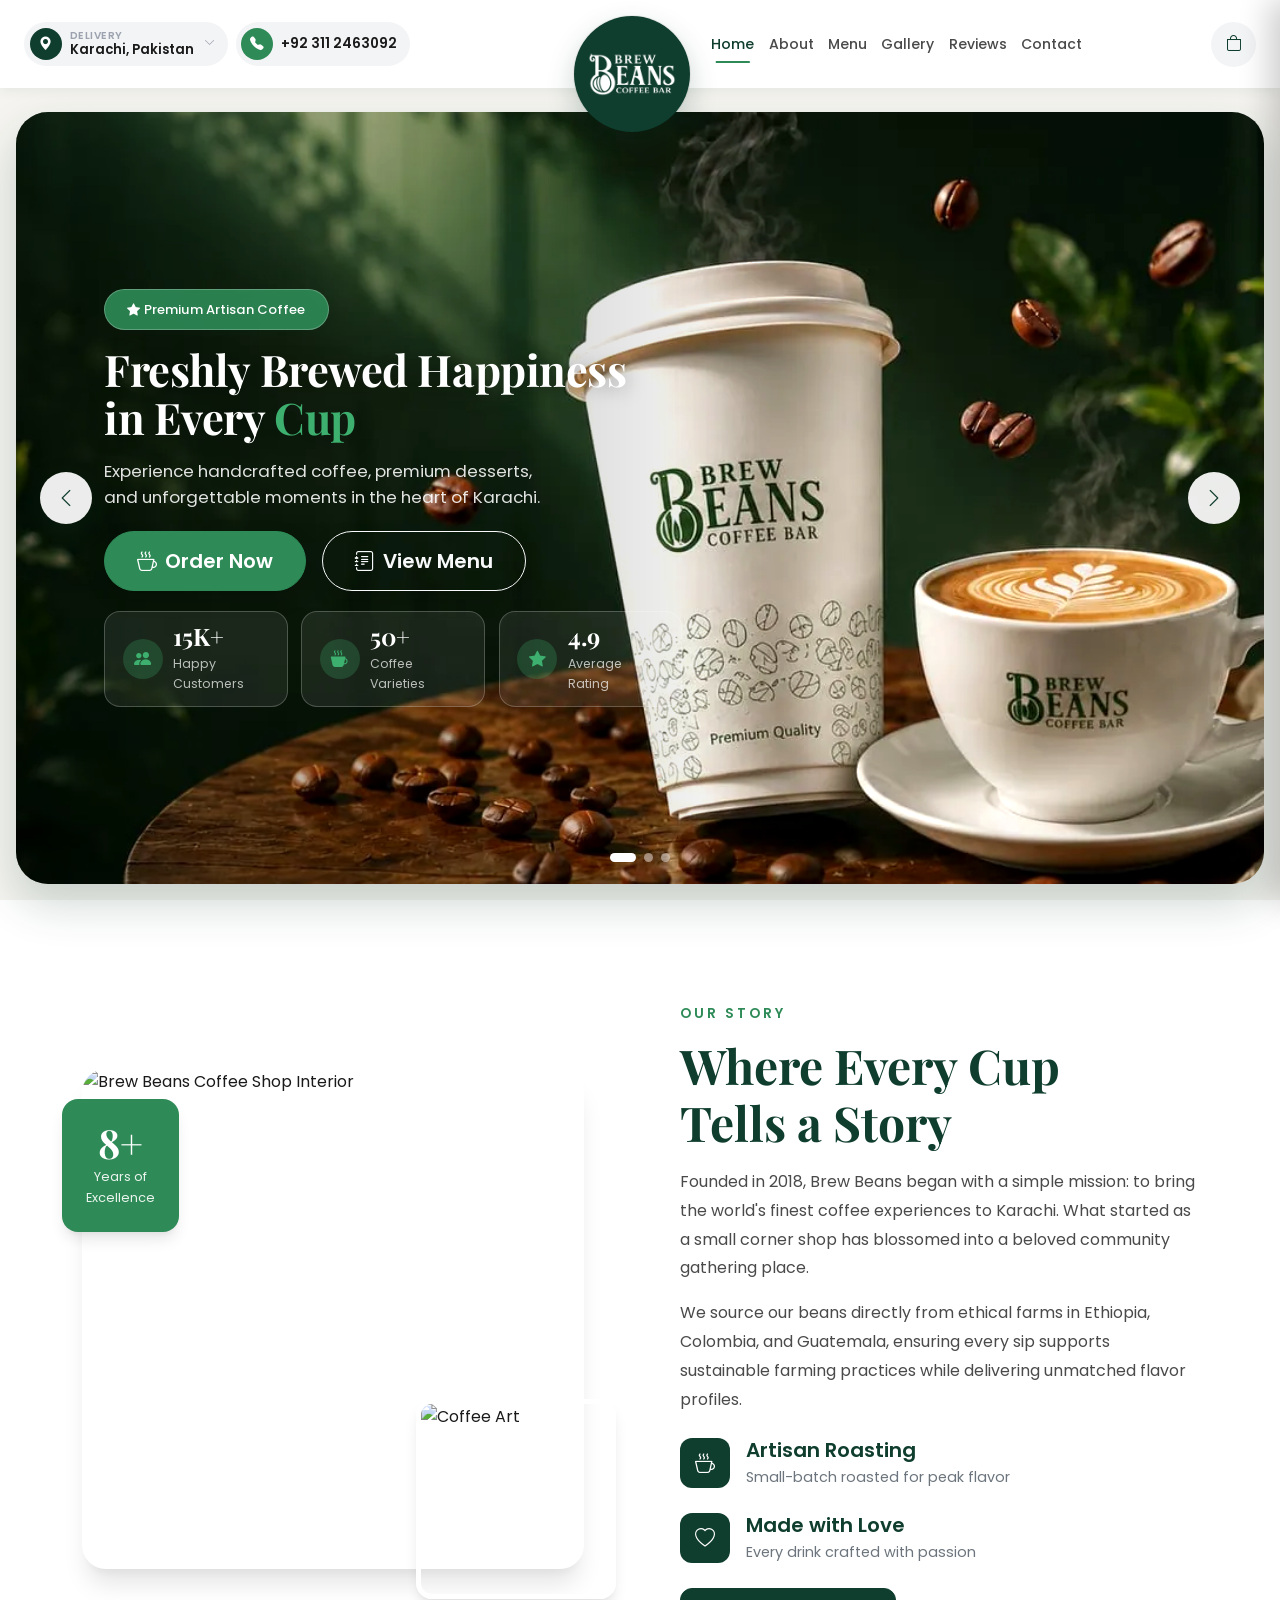
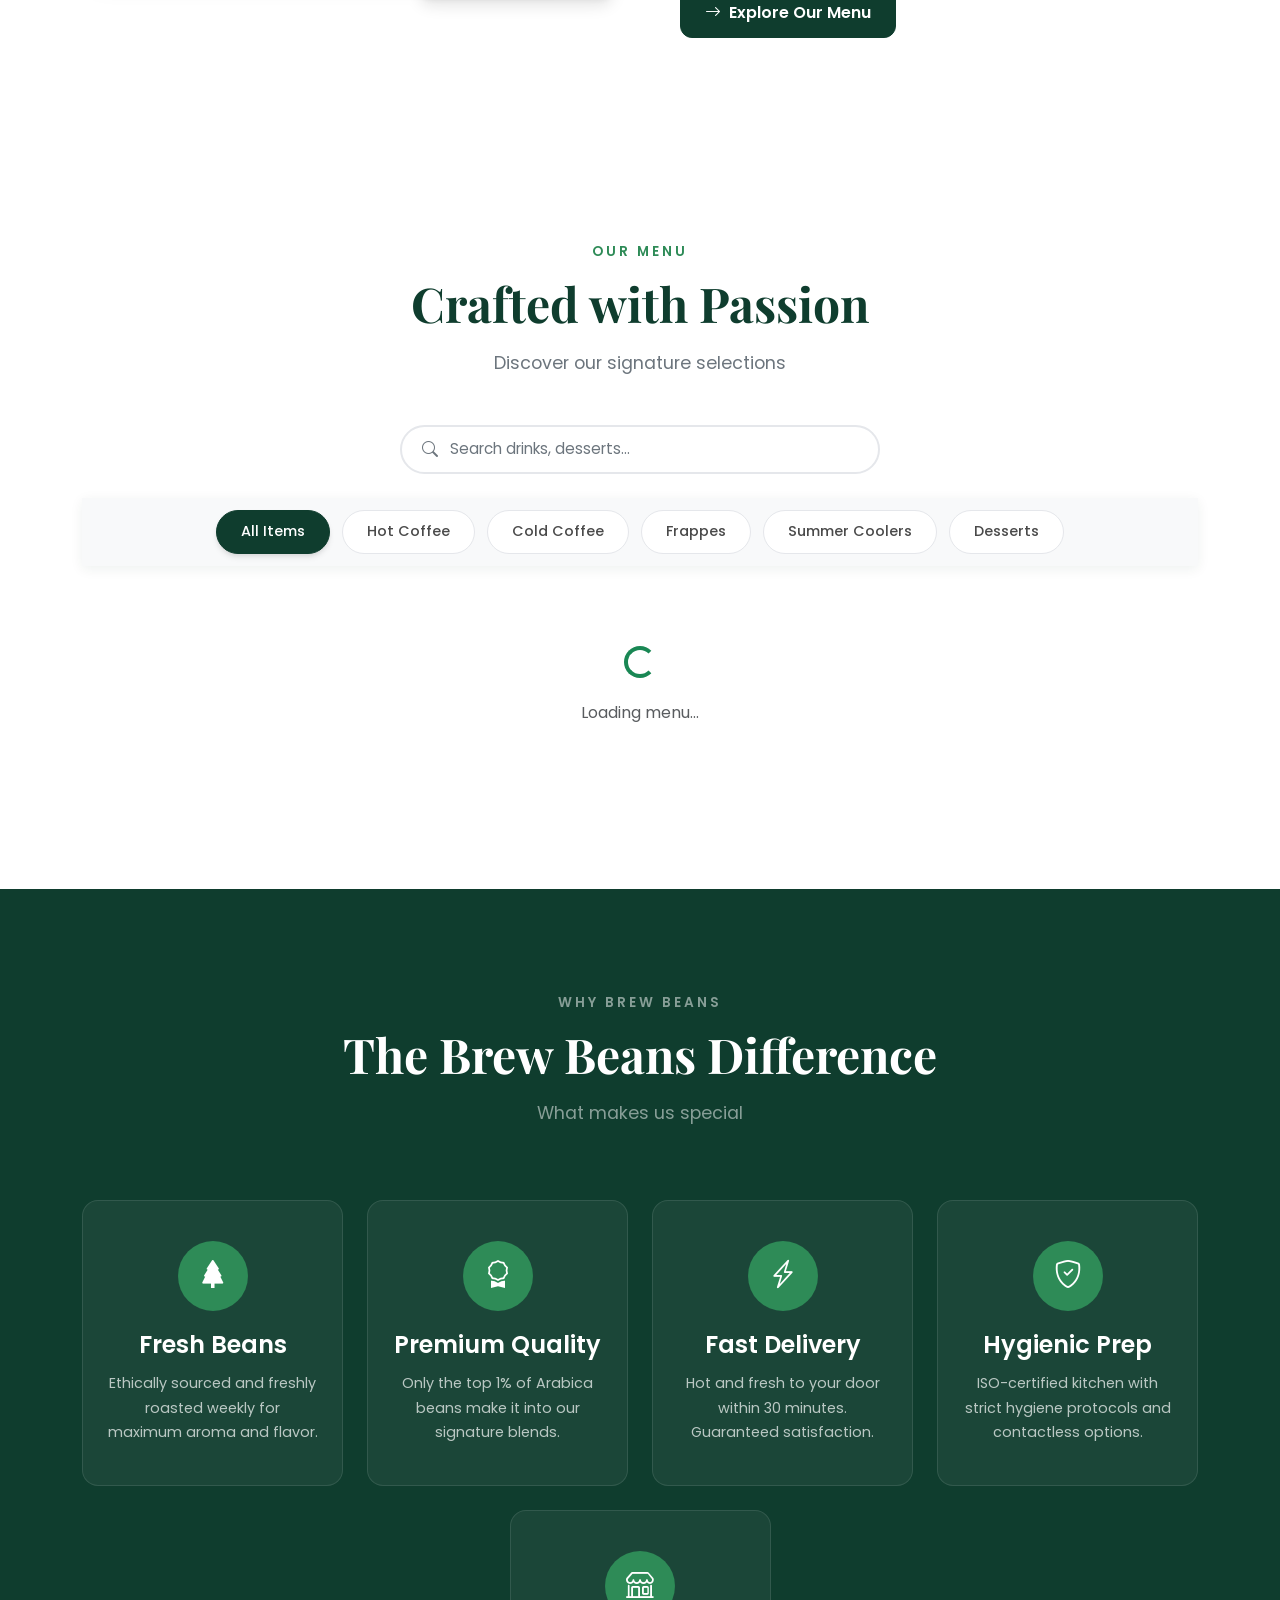
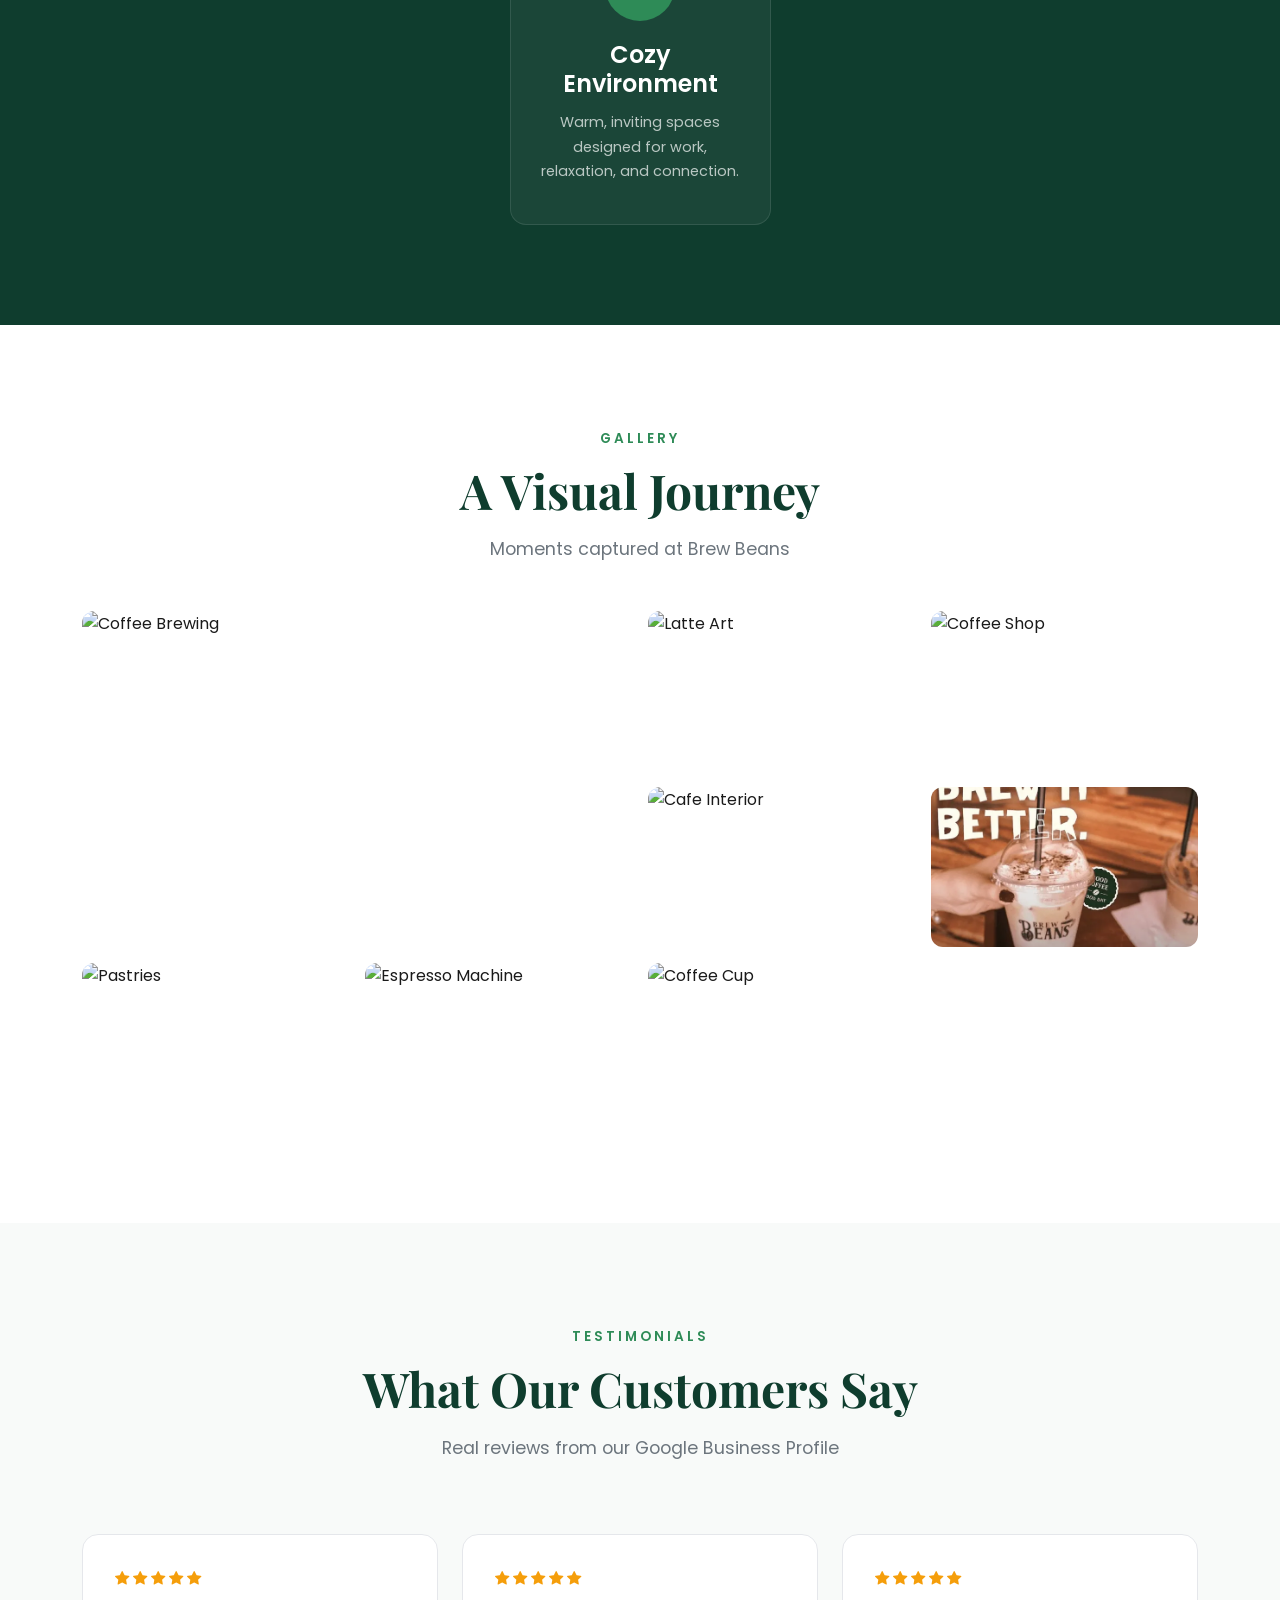
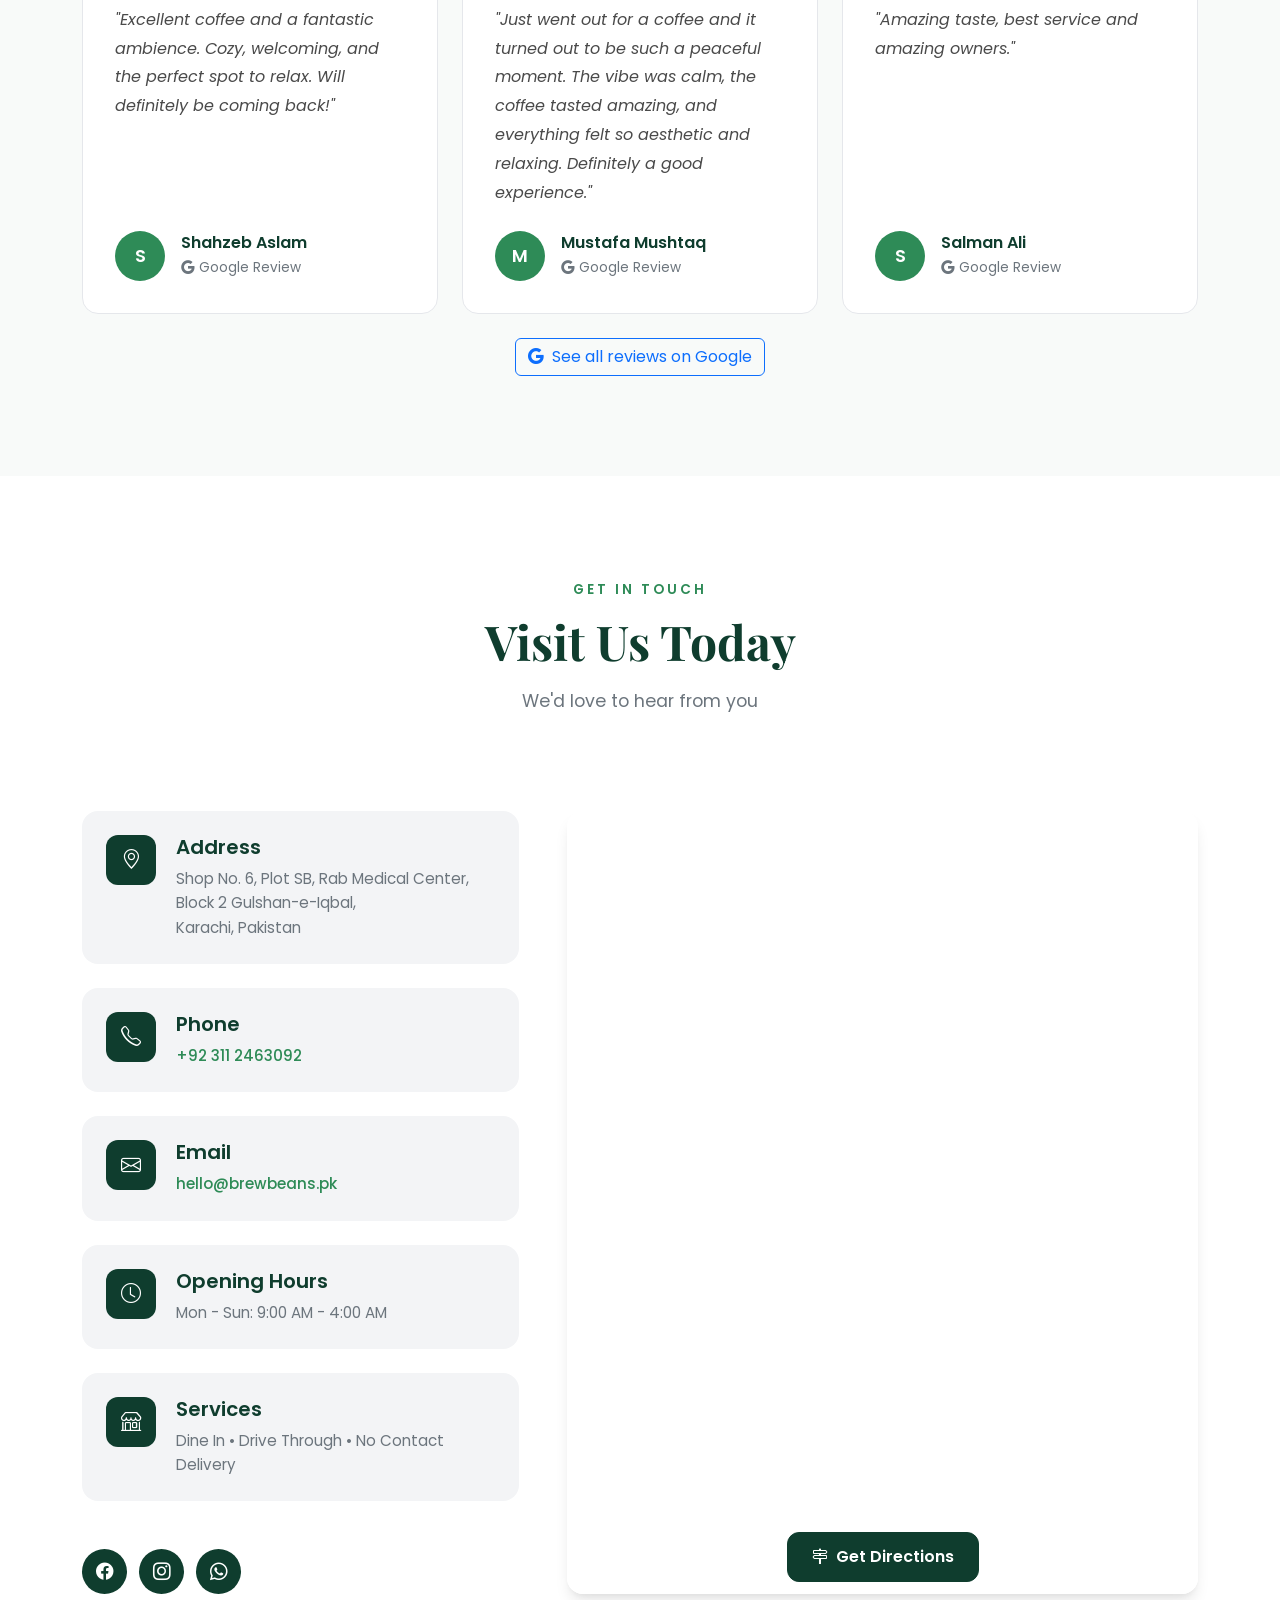
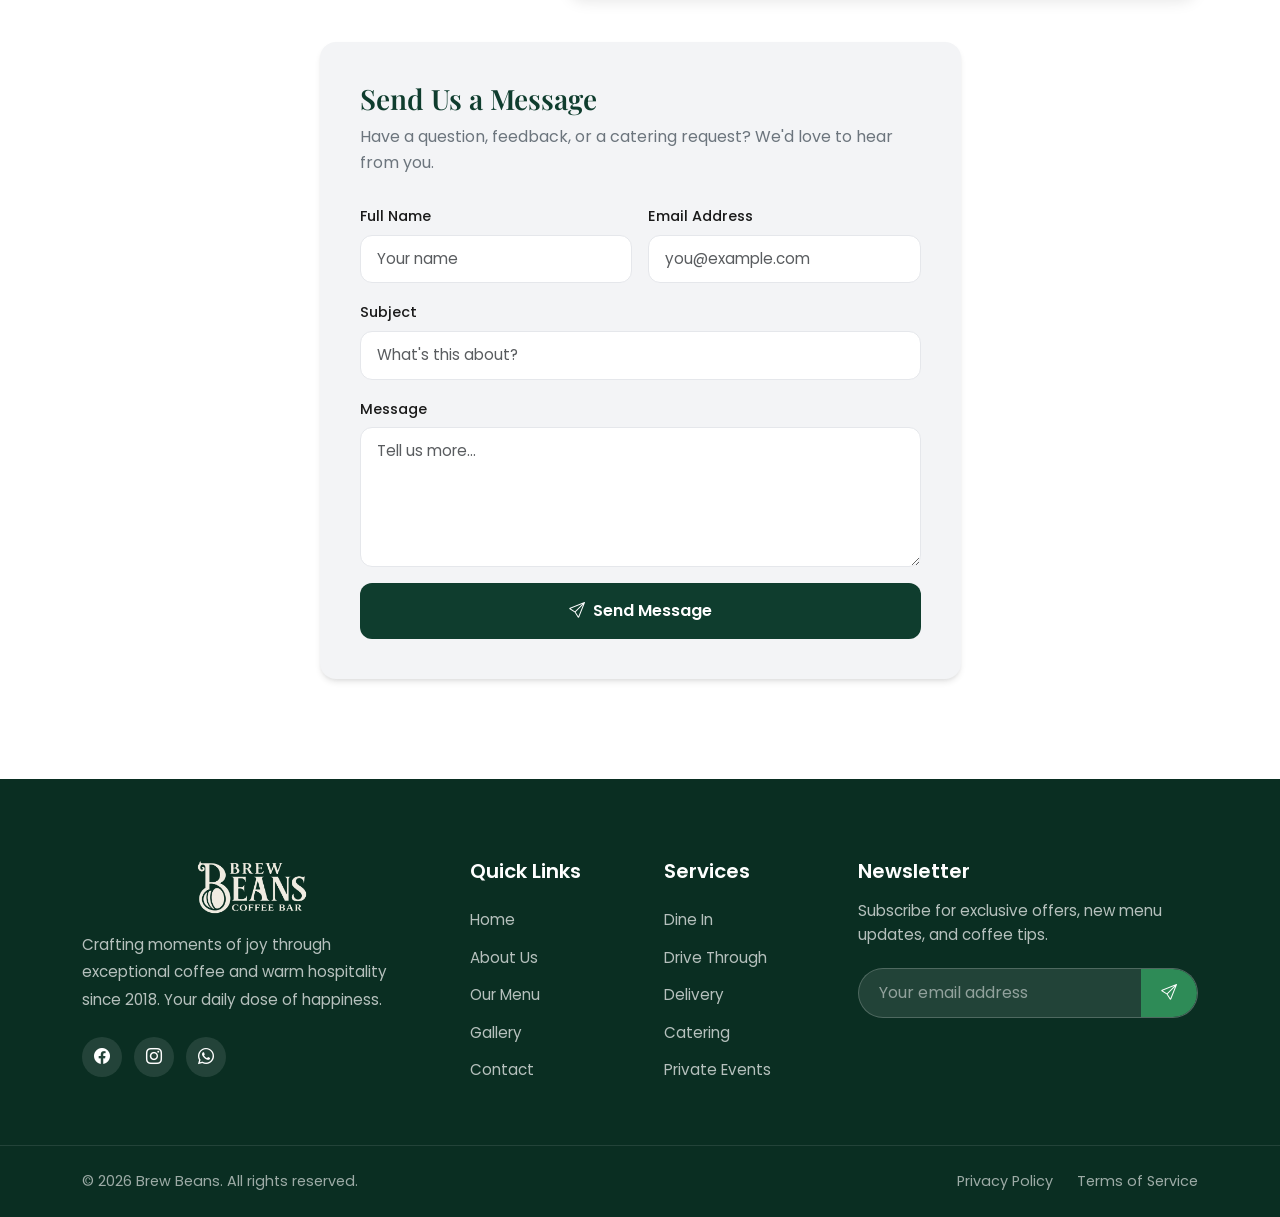
==== commit de111e4a: "perf: serve WebP for hero + menu images with safe fallbacks Add WebP variants (45 files) for the thr" ====
--- a/index.html
+++ b/index.html
@@ -43,7 +43,7 @@
     <link rel="preconnect" href="https://images.unsplash.com">
 
     <!-- Hero background is the LCP element on this page — preload it -->
-    <link rel="preload" as="image" href="img/bg-2.jpg" fetchpriority="high">
+    <link rel="preload" as="image" href="img/bg-2.webp" type="image/webp" fetchpriority="high">
     <link rel="preload" as="image" href="img/brewbeans-logo.png" fetchpriority="high">
 
     <!-- Fonts -->
@@ -106,7 +106,7 @@
     <!-- Loading Screen -->
     <div id="loading-screen">
         <div class="loading-content">
-            <img src="img/brewbeans-logo.png" alt="Brew Beans Coffee Bar" class="loading-logo">
+            <img src="img/brewbeans-logo.png" alt="Brew Beans Coffee Bar" class="loading-logo" width="872" height="439">
             <p class="loading-subtext">Brewing something special...</p>
         </div>
     </div>
@@ -239,7 +239,7 @@
 
             <!-- Slide 1: Brand intro -->
             <div class="hero-slide is-active" data-slide-index="0">
-                <div class="hero-bg" style="background-image:url('img/bg-2.jpg')"></div>
+                <div class="hero-bg hero-bg--s1"></div>
                 <div class="hero-overlay"></div>
                 <div class="hero-content">
                     <div class="hero-inner" data-aos="fade-up" data-aos-duration="1200">
@@ -290,7 +290,7 @@
                  so no competing title/subtitle overlay here, just a
                  CTA pinned clear of the artwork. -->
             <div class="hero-slide hero-slide-banner" data-slide-index="1">
-                <div class="hero-bg" style="background-image:url('img/predict.jpg');background-position:center;"></div>
+                <div class="hero-bg hero-bg--s2"></div>
                 <div class="hero-overlay"></div>
                 <div class="hero-content">
                     <div class="hero-inner">
@@ -308,7 +308,7 @@
                  so no competing title/subtitle overlay here, just a
                  CTA pinned clear of the artwork. -->
             <div class="hero-slide hero-slide-banner" data-slide-index="2">
-                <div class="hero-bg" style="background-image:url('img/3rd carousel.jpg');background-position:center;"></div>
+                <div class="hero-bg hero-bg--s3"></div>
                 <div class="hero-overlay"></div>
                 <div class="hero-content">
                     <div class="hero-inner">
@@ -343,10 +343,10 @@
                 <div class="col-lg-6" data-aos="fade-right">
                     <div class="about-images">
                         <div class="about-img-main">
-                            <img src="https://images.unsplash.com/photo-1495474472287-4d71bcdd2085?w=600&h=700&fit=crop" alt="Brew Beans Coffee Shop Interior" loading="lazy">
+                            <img src="https://images.unsplash.com/photo-1495474472287-4d71bcdd2085?w=600&h=700&fit=crop" alt="Brew Beans Coffee Shop Interior" loading="lazy" width="600" height="700">
                         </div>
                         <div class="about-img-float">
-                            <img src="https://images.unsplash.com/photo-1501339847302-ac426a4a7cbb?w=300&h=300&fit=crop" alt="Coffee Art" loading="lazy">
+                            <img src="https://images.unsplash.com/photo-1501339847302-ac426a4a7cbb?w=300&h=300&fit=crop" alt="Coffee Art" loading="lazy" width="300" height="300">
                         </div>
                         <div class="experience-badge">
                             <span class="exp-number">8+</span>
@@ -566,49 +566,52 @@
             </div>
             <div class="gallery-grid mt-2">
                 <div class="gallery-item gallery-item-1" data-aos="fade-right" data-aos-delay="0">
-                    <img src="https://images.unsplash.com/photo-1442512595331-e89e73853f31?w=400&h=400&fit=crop" alt="Coffee Brewing" loading="lazy">
+                    <img src="https://images.unsplash.com/photo-1442512595331-e89e73853f31?w=400&h=400&fit=crop" alt="Coffee Brewing" loading="lazy" width="400" height="400">
                     <div class="gallery-overlay">
                         <i class="bi bi-zoom-in"></i>
                     </div>
                 </div>
                 <div class="gallery-item gallery-item-2" data-aos="fade-left" data-aos-delay="50">
-                    <img src="https://images.unsplash.com/photo-1509042239860-f550ce710b93?w=400&h=400&fit=crop" alt="Latte Art" loading="lazy">
+                    <img src="https://images.unsplash.com/photo-1509042239860-f550ce710b93?w=400&h=400&fit=crop" alt="Latte Art" loading="lazy" width="400" height="400">
                     <div class="gallery-overlay">
                         <i class="bi bi-zoom-in"></i>
                     </div>
                 </div>
                 <div class="gallery-item gallery-item-3" data-aos="fade-right" data-aos-delay="90">
-                    <img src="https://images.unsplash.com/photo-1521017432531-fbd92d768814?w=400&h=400&fit=crop" alt="Coffee Shop" loading="lazy">
+                    <img src="https://images.unsplash.com/photo-1521017432531-fbd92d768814?w=400&h=400&fit=crop" alt="Coffee Shop" loading="lazy" width="400" height="400">
                     <div class="gallery-overlay">
                         <i class="bi bi-zoom-in"></i>
                     </div>
                 </div>
                 <div class="gallery-item gallery-item-4" data-aos="fade-left" data-aos-delay="130">
-                    <img src="https://images.unsplash.com/photo-1481833761820-0509d3217039?w=400&h=400&fit=crop" alt="Cafe Interior" loading="lazy">
+                    <img src="https://images.unsplash.com/photo-1481833761820-0509d3217039?w=400&h=400&fit=crop" alt="Cafe Interior" loading="lazy" width="400" height="400">
                     <div class="gallery-overlay">
                         <i class="bi bi-zoom-in"></i>
                     </div>
                 </div>
                 <div class="gallery-item gallery-item-5" data-aos="fade-right" data-aos-delay="170">
-                    <img src="./img/b1.png" alt="Coffee Beans" loading="lazy">
+                    <picture>
+                        <source srcset="./img/b1.webp" type="image/webp">
+                        <img src="./img/b1.png" alt="Coffee Beans" loading="lazy" width="617" height="693">
+                    </picture>
                     <div class="gallery-overlay">
                         <i class="bi bi-zoom-in"></i>
                     </div>
                 </div>
                 <div class="gallery-item gallery-item-6" data-aos="fade-left" data-aos-delay="210">
-                    <img src="https://images.unsplash.com/photo-1568051243858-533a607809a5?w=400&h=400&fit=crop" alt="Pastries" loading="lazy">
+                    <img src="https://images.unsplash.com/photo-1568051243858-533a607809a5?w=400&h=400&fit=crop" alt="Pastries" loading="lazy" width="400" height="400">
                     <div class="gallery-overlay">
                         <i class="bi bi-zoom-in"></i>
                     </div>
                 </div>
                 <div class="gallery-item gallery-item-7" data-aos="fade-right" data-aos-delay="250">
-                    <img src="https://images.unsplash.com/photo-1522992319-0365e5f11656?w=400&h=400&fit=crop" alt="Espresso Machine" loading="lazy">
+                    <img src="https://images.unsplash.com/photo-1522992319-0365e5f11656?w=400&h=400&fit=crop" alt="Espresso Machine" loading="lazy" width="400" height="400">
                     <div class="gallery-overlay">
                         <i class="bi bi-zoom-in"></i>
                     </div>
                 </div>
                 <div class="gallery-item gallery-item-8" data-aos="fade-left" data-aos-delay="290">
-                    <img src="https://images.unsplash.com/photo-1461023058943-07fcbe16d735?w=400&h=400&fit=crop" alt="Coffee Cup" loading="lazy">
+                    <img src="https://images.unsplash.com/photo-1461023058943-07fcbe16d735?w=400&h=400&fit=crop" alt="Coffee Cup" loading="lazy" width="400" height="400">
                     <div class="gallery-overlay">
                         <i class="bi bi-zoom-in"></i>
                     </div>
@@ -824,7 +827,7 @@
                     <div class="col-lg-4 col-md-6">
                         <div class="footer-brand">
                             <a class="navbar-brand mb-3" href="#home">
-                                <img src="img/brewbeans-logo.png" alt="Brew Beans Coffee Bar" class="brand-logo">
+                                <img src="img/brewbeans-logo.png" alt="Brew Beans Coffee Bar" class="brand-logo" width="872" height="439">
                             </a>
                             <p class="footer-text">Crafting moments of joy through exceptional coffee and warm hospitality since 2018. Your daily dose of happiness.</p>
                             <div class="footer-social">
--- a/css/style.css
+++ b/css/style.css
@@ -79,6 +79,14 @@
     display: block;
 }
 
+/* <picture> is used purely as a WebP-with-fallback wrapper around
+   existing <img>s. display:contents removes the wrapper from the box
+   tree so the inner <img> keeps behaving exactly as before (same flex/
+   grid child, same selectors) — zero layout impact. */
+picture {
+    display: contents;
+}
+
 /* Scrollbar */
 ::-webkit-scrollbar {
     width: 8px;
@@ -926,9 +934,34 @@
     left: 0;
     width: 100%;
     height: 120%;
-    background: url('../img/bg.png') 62% center/cover no-repeat;
+    background-position: 62% center;
+    background-size: cover;
+    background-repeat: no-repeat;
     filter: brightness(1.08) saturate(1.06) contrast(1.02);
     will-change: transform;
+}
+
+/* Per-slide background images. Each declares a plain JPEG url() first,
+   then an image-set() that serves WebP to browsers that support it and
+   the same JPEG to those that don't — browsers that don't understand
+   image-set() at all simply keep the url() line above. No slide ever
+   ends up without an image. (Moved out of inline styles so the WebP
+   fallback chain lives in one place; visuals are unchanged.) */
+.hero-bg--s1 {
+    background-image: url('../img/bg-2.jpg');
+    background-image: image-set(url('../img/bg-2.webp') type('image/webp'), url('../img/bg-2.jpg') type('image/jpeg'));
+}
+
+.hero-bg--s2 {
+    background-position: center;
+    background-image: url('../img/predict.jpg');
+    background-image: image-set(url('../img/predict.webp') type('image/webp'), url('../img/predict.jpg') type('image/jpeg'));
+}
+
+.hero-bg--s3 {
+    background-position: center;
+    background-image: url('../img/3rd carousel.jpg');
+    background-image: image-set(url('../img/3rd carousel.webp') type('image/webp'), url('../img/3rd carousel.jpg') type('image/jpeg'));
 }
 
 /* Kept intentionally light — just enough contrast for the white
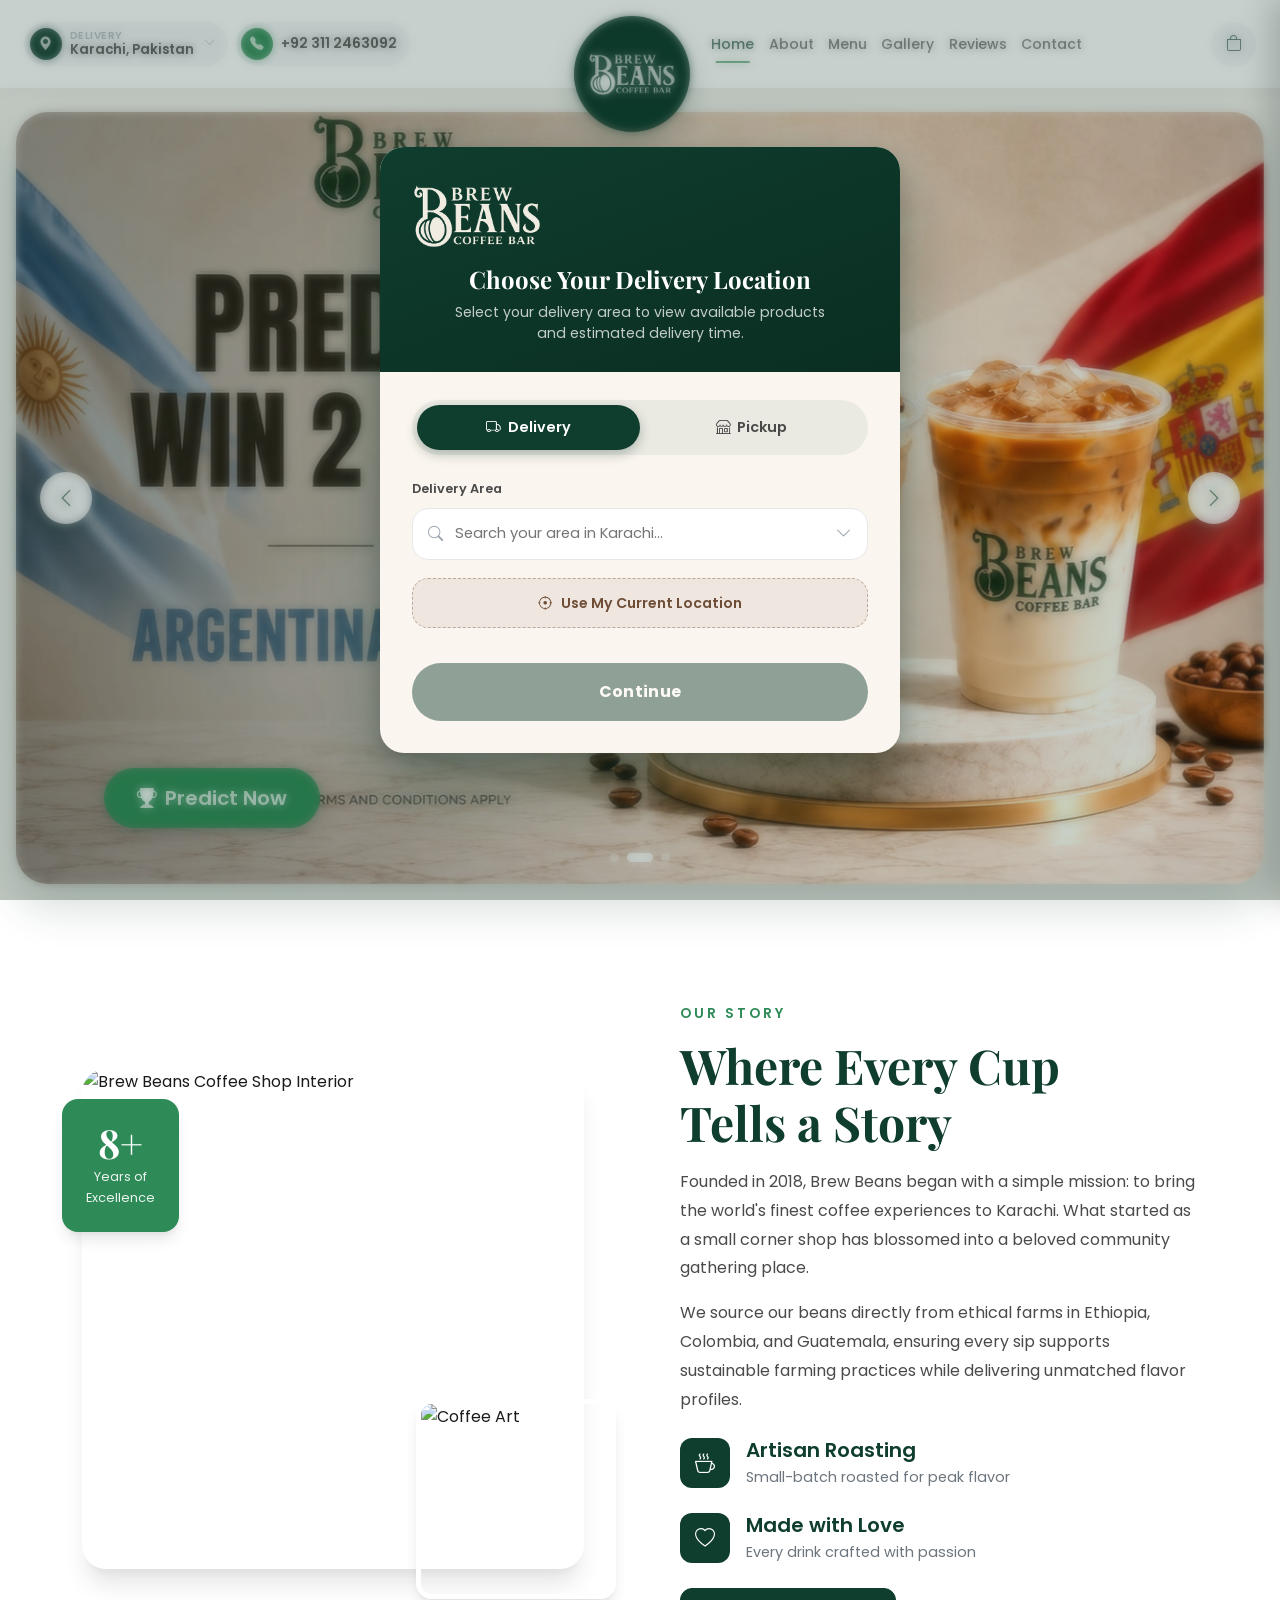
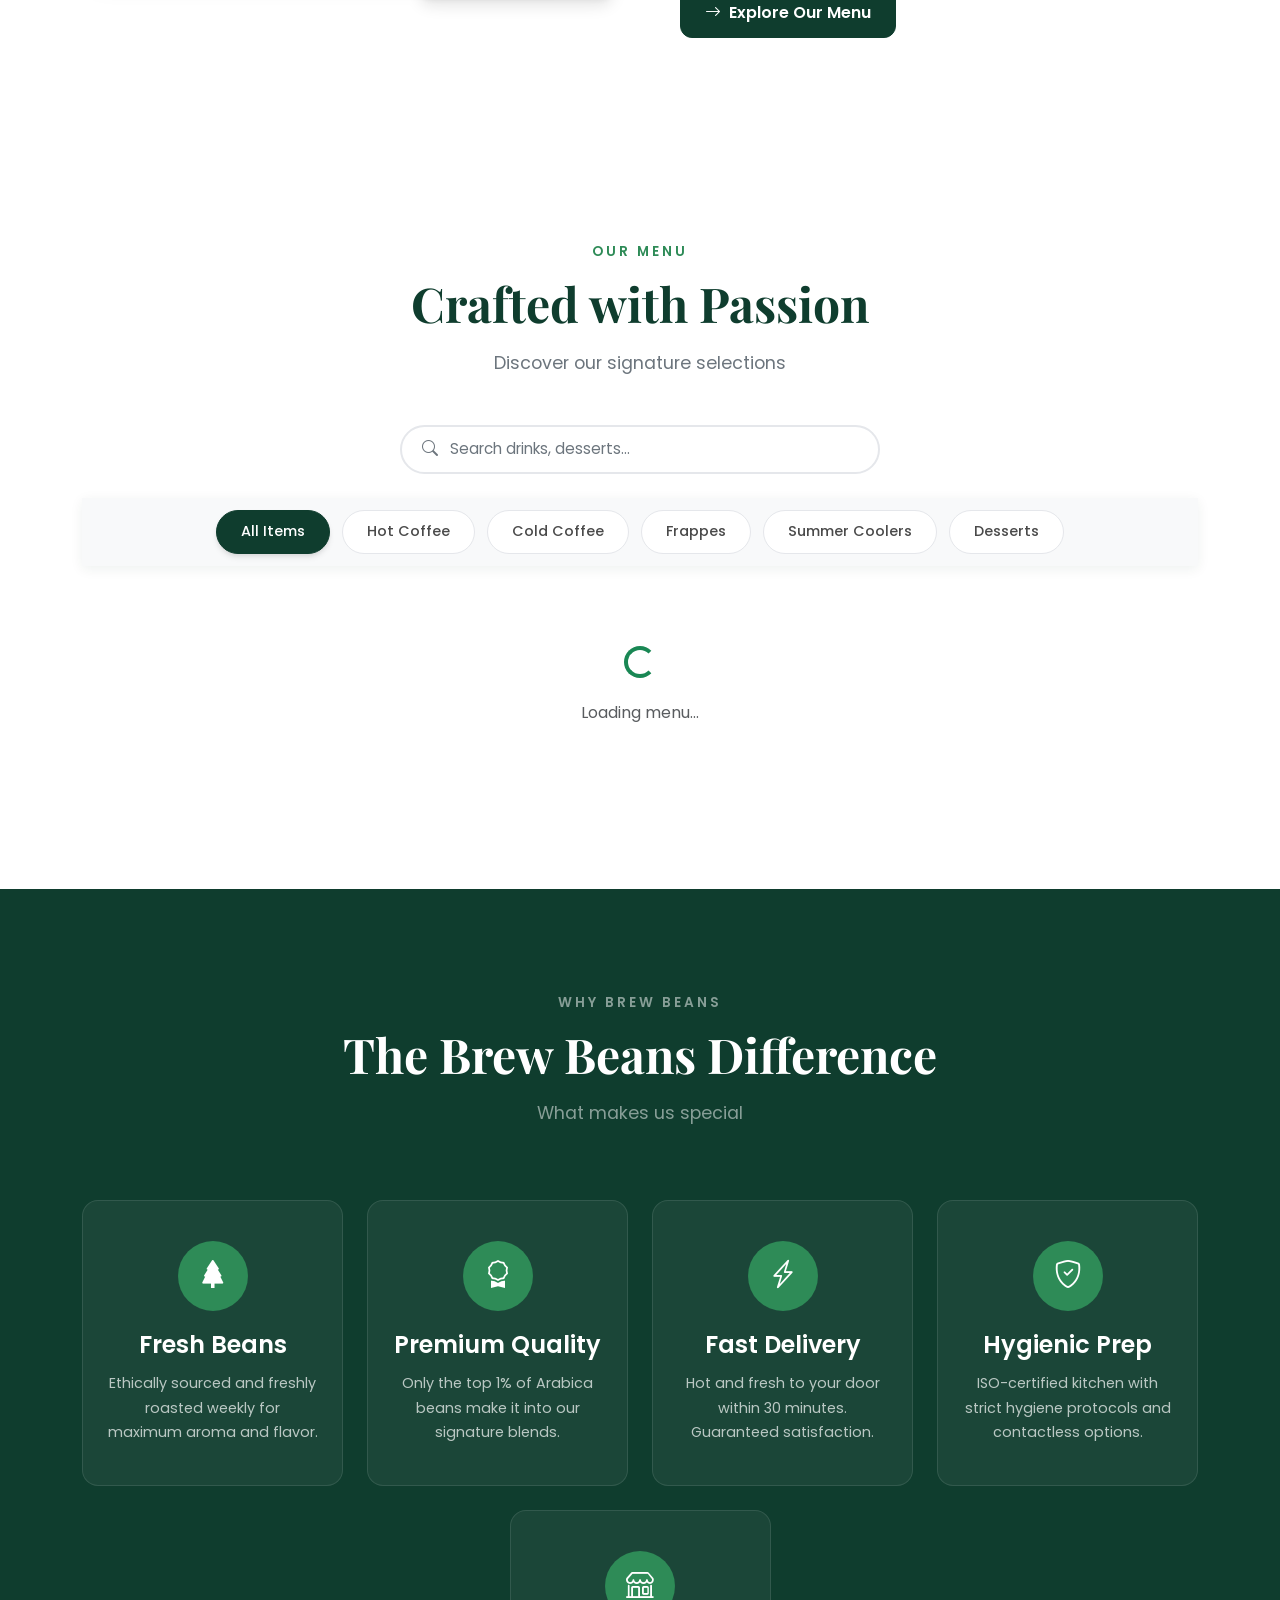
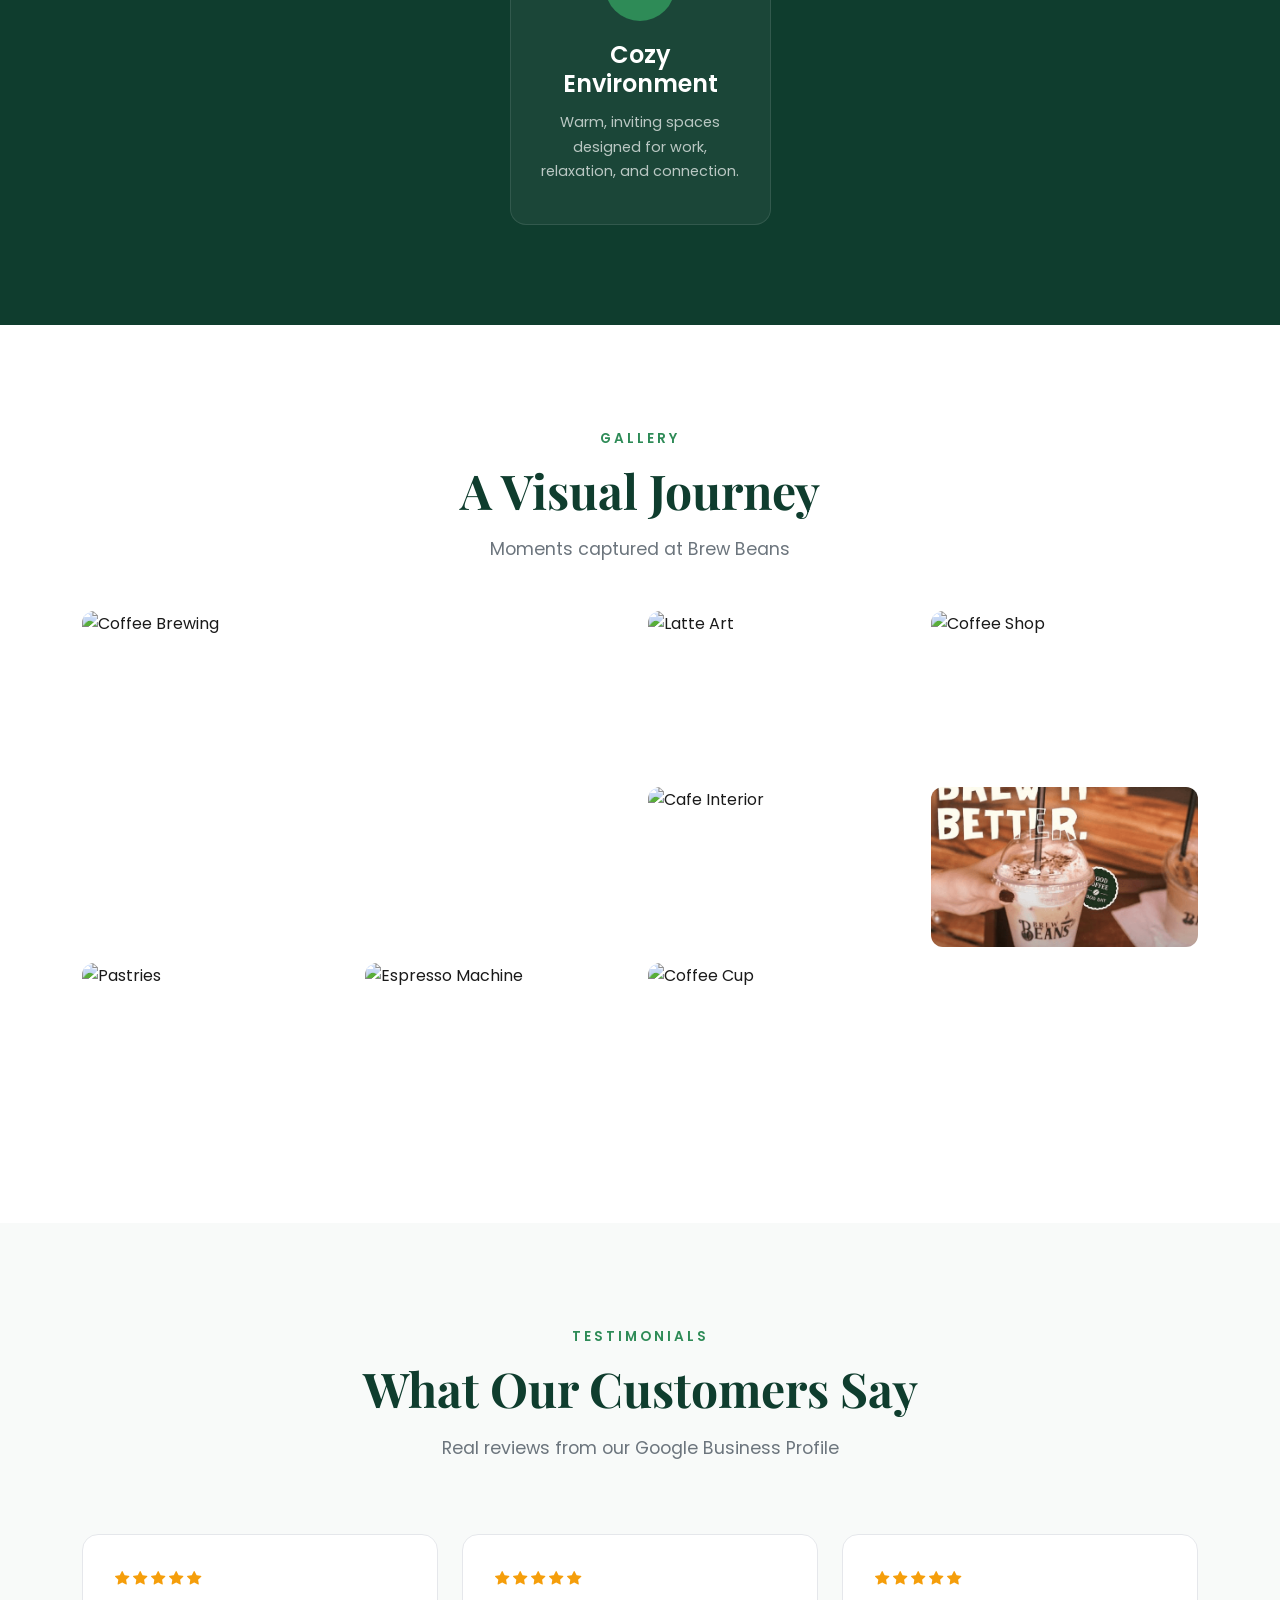
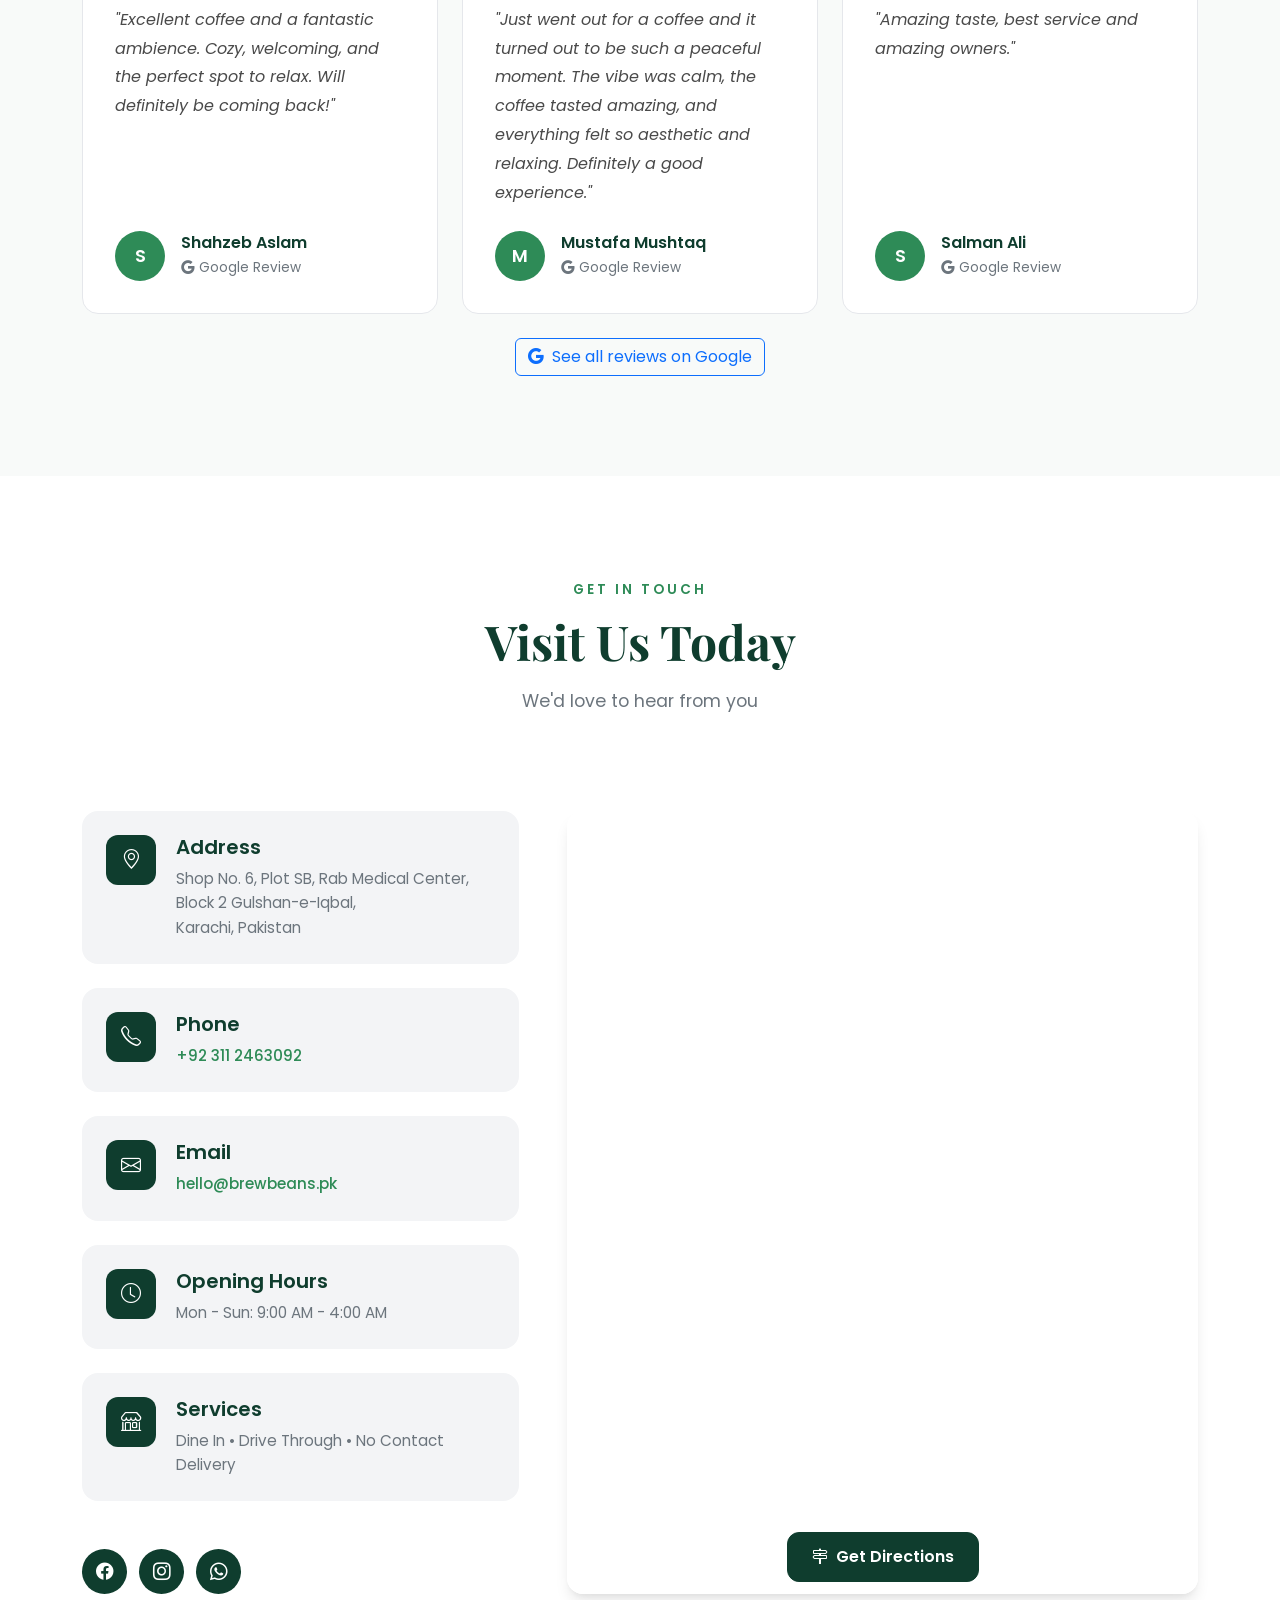
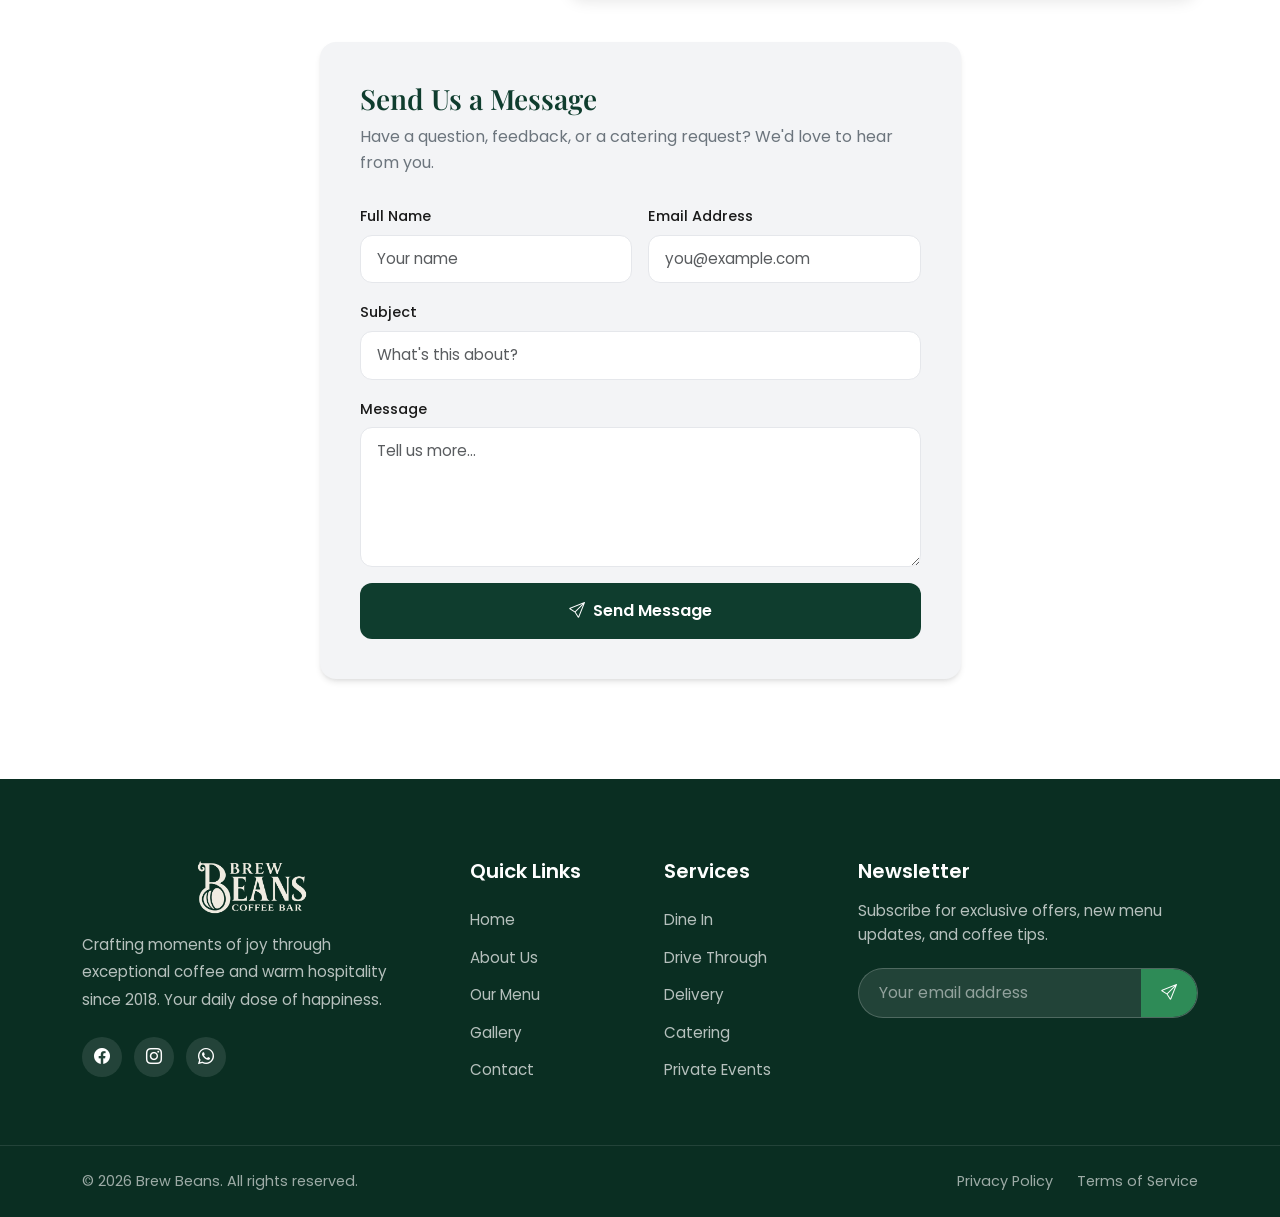
==== commit c0608734: "feat: responsive hero carousel redesign, SEO metadata, premium button micro-interactions, and locati" ====
--- a/index.html
+++ b/index.html
@@ -6,11 +6,15 @@
     <meta http-equiv="X-UA-Compatible" content="IE=edge">
 
     <!-- SEO Meta Tags -->
-    <title>Brew Beans | Premium Artisan Coffee Shop in Karachi</title>
-    <meta name="description" content="Brew Beans - Experience handcrafted coffee, premium desserts, and unforgettable moments. Freshly brewed happiness in every cup. Dine-in, Drive-through & Delivery available in Karachi.">
-    <meta name="keywords" content="coffee shop, artisan coffee, espresso, cappuccino, latte, Karachi, premium coffee, desserts, frappes, brew beans">
+    <title>Brew Beans | Best Artisan Coffee Shop in Gulshan-e-Iqbal, Karachi</title>
+    <meta name="description" content="Brew Beans is Karachi's favorite artisan coffee shop in Gulshan-e-Iqbal — handcrafted coffee, lattes, frappes, cold brews & premium desserts. Order online for fast delivery or visit us for dine-in.">
+    <meta name="keywords" content="coffee shop Karachi, best coffee shop in Karachi, coffee shop Gulshan-e-Iqbal, artisan coffee Karachi, cafe near me, espresso, cappuccino, latte, iced coffee, cold brew, frappe, hot chocolate, premium desserts, coffee delivery Karachi, order coffee online Karachi, dine-in cafe Karachi, brew beans">
     <meta name="author" content="Brew Beans">
     <meta name="robots" content="index, follow">
+    <meta name="geo.region" content="PK-SD">
+    <meta name="geo.placename" content="Karachi">
+    <meta name="geo.position" content="24.9180;67.0971">
+    <meta name="ICBM" content="24.9180, 67.0971">
 
     <!-- Canonical URL -->
     <link rel="canonical" href="https://brewbeans.pk/">
@@ -18,18 +22,22 @@
     <!-- Open Graph / Facebook -->
     <meta property="og:type" content="website">
     <meta property="og:url" content="https://brewbeans.pk/">
-    <meta property="og:title" content="Brew Beans | Premium Artisan Coffee Shop">
-    <meta property="og:description" content="Experience handcrafted coffee, premium desserts, and unforgettable moments. Freshly brewed happiness in every cup.">
+    <meta property="og:title" content="Brew Beans | Best Artisan Coffee Shop in Gulshan-e-Iqbal, Karachi">
+    <meta property="og:description" content="Handcrafted coffee, lattes, frappes, cold brews & premium desserts in the heart of Karachi. Order online for delivery or visit us for dine-in — freshly brewed happiness in every cup.">
     <meta property="og:image" content="https://brewbeans.pk/img/b1.png">
+    <meta property="og:image:width" content="1200">
+    <meta property="og:image:height" content="630">
+    <meta property="og:image:alt" content="Brew Beans Coffee Bar signature drinks">
     <meta property="og:site_name" content="Brew Beans">
     <meta property="og:locale" content="en_PK">
 
     <!-- Twitter -->
     <meta property="twitter:card" content="summary_large_image">
     <meta property="twitter:url" content="https://brewbeans.pk/">
-    <meta property="twitter:title" content="Brew Beans | Premium Artisan Coffee Shop">
-    <meta property="twitter:description" content="Experience handcrafted coffee, premium desserts, and unforgettable moments. Freshly brewed happiness in every cup.">
+    <meta property="twitter:title" content="Brew Beans | Best Artisan Coffee Shop in Gulshan-e-Iqbal, Karachi">
+    <meta property="twitter:description" content="Handcrafted coffee, lattes, frappes, cold brews & premium desserts in the heart of Karachi. Order online for delivery or visit us for dine-in.">
     <meta property="twitter:image" content="https://brewbeans.pk/img/b1.png">
+    <meta property="twitter:image:alt" content="Brew Beans Coffee Bar signature drinks">
 
     <!-- Favicon -->
     <link rel="icon" type="image/png" sizes="32x32" href="img/favicon-32.png">
@@ -43,7 +51,7 @@
     <link rel="preconnect" href="https://images.unsplash.com">
 
     <!-- Hero background is the LCP element on this page — preload it -->
-    <link rel="preload" as="image" href="img/bg-2.webp" type="image/webp" fetchpriority="high">
+    <link rel="preload" as="image" href="img/bg-2.jpg" fetchpriority="high">
     <link rel="preload" as="image" href="img/brewbeans-logo.png" fetchpriority="high">
 
     <!-- Fonts -->
@@ -97,7 +105,33 @@
         "servesCuisine": "Coffee, Desserts, Sandwiches",
         "acceptsReservations": true,
         "paymentAccepted": "Cash, Credit Card, Mobile Payment",
-        "currenciesAccepted": "PKR"
+        "currenciesAccepted": "PKR",
+        "menu": "https://brewbeans.pk/#menu",
+        "hasMap": "https://www.google.com/maps/search/?api=1&query=Brew+Beans+Karachi",
+        "sameAs": [
+            "https://www.facebook.com/brewbeanskhi/",
+            "https://www.instagram.com/brewbeans.karachi/"
+        ],
+        "review": [
+            {
+                "@type": "Review",
+                "author": { "@type": "Person", "name": "Shahzeb Aslam" },
+                "reviewRating": { "@type": "Rating", "ratingValue": "5", "bestRating": "5" },
+                "reviewBody": "Excellent coffee and a fantastic ambience. Cozy, welcoming, and the perfect spot to relax. Will definitely be coming back!"
+            },
+            {
+                "@type": "Review",
+                "author": { "@type": "Person", "name": "Mustafa Mushtaq" },
+                "reviewRating": { "@type": "Rating", "ratingValue": "5", "bestRating": "5" },
+                "reviewBody": "Just went out for a coffee and it turned out to be such a peaceful moment. The vibe was calm, the coffee tasted amazing, and everything felt so aesthetic and relaxing."
+            },
+            {
+                "@type": "Review",
+                "author": { "@type": "Person", "name": "Salman Ali" },
+                "reviewRating": { "@type": "Rating", "ratingValue": "5", "bestRating": "5" },
+                "reviewBody": "Amazing taste, best service and amazing owners."
+            }
+        ]
     }
     </script>
 </head>
@@ -106,29 +140,52 @@
     <!-- Loading Screen -->
     <div id="loading-screen">
         <div class="loading-content">
-            <img src="img/brewbeans-logo.png" alt="Brew Beans Coffee Bar" class="loading-logo" width="872" height="439">
+            <img src="img/brewbeans-logo.png" alt="Brew Beans Coffee Bar" class="loading-logo">
             <p class="loading-subtext">Brewing something special...</p>
         </div>
     </div>
 
-    <!-- Location Permission Modal -->
-    <div class="modal fade" id="locationModal" tabindex="-1" aria-hidden="true">
-        <div class="modal-dialog modal-dialog-centered">
-            <div class="modal-content location-modal">
-                <div class="modal-body text-center p-5">
-                    <div class="location-icon mb-4">
-                        <i class="bi bi-geo-alt-fill"></i>
-                    </div>
-                    <h3 class="modal-title mb-3">Enable Location Services</h3>
-                    <p class="text-muted mb-4">Allow us to access your location for accurate delivery estimates, nearby store suggestions, and personalized service.</p>
-                    <div class="d-grid gap-3">
-                        <button type="button" class="btn btn-primary btn-lg" id="allowLocation">
-                            <i class="bi bi-geo-alt me-2"></i>Allow Location Access
+    <!-- Location Selection Modal -->
+    <div class="modal fade" id="locationModal" data-bs-backdrop="static" data-bs-keyboard="false" tabindex="-1" aria-hidden="true" aria-labelledby="locationModalTitle">
+        <div class="modal-dialog modal-dialog-centered loc-modal-dialog">
+            <div class="modal-content loc-modal">
+                <div class="loc-modal-header">
+                    <img src="img/brewbeans-logo.png" alt="Brew Beans Coffee Bar" class="loc-modal-logo">
+                    <h2 class="loc-modal-title" id="locationModalTitle">Choose Your Delivery Location</h2>
+                    <p class="loc-modal-subtitle">Select your delivery area to view available products and estimated delivery time.</p>
+                </div>
+
+                <div class="loc-modal-body">
+                    <div class="loc-order-type" role="tablist" aria-label="Order type">
+                        <button type="button" class="loc-order-btn is-active" data-order-type="delivery" role="tab" aria-selected="true">
+                            <i class="bi bi-truck"></i> Delivery
                         </button>
-                        <button type="button" class="btn btn-outline-secondary" id="denyLocation" data-bs-dismiss="modal">
-                            Not Now
+                        <button type="button" class="loc-order-btn" data-order-type="pickup" role="tab" aria-selected="false">
+                            <i class="bi bi-shop"></i> Pickup
                         </button>
                     </div>
+
+                    <div class="loc-field" id="locAreaField">
+                        <label class="loc-field-label" for="locAreaInput">Delivery Area</label>
+                        <div class="loc-search">
+                            <i class="bi bi-search loc-search-icon"></i>
+                            <input type="text" class="loc-search-input" id="locAreaInput" placeholder="Search your area in Karachi..." autocomplete="off" aria-expanded="false" aria-controls="locAreaDropdown">
+                            <i class="bi bi-chevron-down loc-search-caret"></i>
+                            <div class="loc-dropdown" id="locAreaDropdown"></div>
+                        </div>
+                    </div>
+
+                    <button type="button" class="loc-current-btn" id="locUseCurrentBtn">
+                        <i class="bi bi-crosshair"></i>
+                        <span>Use My Current Location</span>
+                    </button>
+                    <div class="loc-detect-status" id="locDetectStatus" aria-live="polite"></div>
+
+                    <div class="loc-availability" id="locAvailability" aria-live="polite"></div>
+                </div>
+
+                <div class="loc-modal-footer">
+                    <button type="button" class="loc-continue-btn" id="locContinueBtn" disabled>Continue</button>
                 </div>
             </div>
         </div>
@@ -141,8 +198,8 @@
                 <button type="button" class="nav-info-card nav-info-location" id="navLocationCard">
                     <span class="nav-info-icon"><i class="bi bi-geo-alt-fill"></i></span>
                     <span class="nav-info-text">
-                        <span class="nav-info-label">Delivery</span>
-                        <span class="nav-info-value">Karachi, Pakistan</span>
+                        <span class="nav-info-label" id="navLocationLabel">Delivery</span>
+                        <span class="nav-info-value" id="navLocationValue">Karachi, Pakistan</span>
                     </span>
                     <i class="bi bi-chevron-down nav-info-caret"></i>
                 </button>
@@ -239,7 +296,7 @@
 
             <!-- Slide 1: Brand intro -->
             <div class="hero-slide is-active" data-slide-index="0">
-                <div class="hero-bg hero-bg--s1"></div>
+                <div class="hero-bg" style="background-image:url('img/bg-2.jpg')"></div>
                 <div class="hero-overlay"></div>
                 <div class="hero-content">
                     <div class="hero-inner" data-aos="fade-up" data-aos-duration="1200">
@@ -290,7 +347,8 @@
                  so no competing title/subtitle overlay here, just a
                  CTA pinned clear of the artwork. -->
             <div class="hero-slide hero-slide-banner" data-slide-index="1">
-                <div class="hero-bg hero-bg--s2"></div>
+                <div class="hero-bg-blur" style="background-image:url('img/predict.jpg')"></div>
+                <div class="hero-bg" style="background-image:url('img/predict.jpg');background-position:center;"></div>
                 <div class="hero-overlay"></div>
                 <div class="hero-content">
                     <div class="hero-inner">
@@ -308,7 +366,8 @@
                  so no competing title/subtitle overlay here, just a
                  CTA pinned clear of the artwork. -->
             <div class="hero-slide hero-slide-banner" data-slide-index="2">
-                <div class="hero-bg hero-bg--s3"></div>
+                <div class="hero-bg-blur" style="background-image:url('img/3rd carousel.jpg')"></div>
+                <div class="hero-bg" style="background-image:url('img/3rd carousel.jpg');background-position:center;"></div>
                 <div class="hero-overlay"></div>
                 <div class="hero-content">
                     <div class="hero-inner">
@@ -343,10 +402,10 @@
                 <div class="col-lg-6" data-aos="fade-right">
                     <div class="about-images">
                         <div class="about-img-main">
-                            <img src="https://images.unsplash.com/photo-1495474472287-4d71bcdd2085?w=600&h=700&fit=crop" alt="Brew Beans Coffee Shop Interior" loading="lazy" width="600" height="700">
+                            <img src="https://images.unsplash.com/photo-1495474472287-4d71bcdd2085?w=600&h=700&fit=crop" alt="Brew Beans Coffee Shop Interior" loading="lazy">
                         </div>
                         <div class="about-img-float">
-                            <img src="https://images.unsplash.com/photo-1501339847302-ac426a4a7cbb?w=300&h=300&fit=crop" alt="Coffee Art" loading="lazy" width="300" height="300">
+                            <img src="https://images.unsplash.com/photo-1501339847302-ac426a4a7cbb?w=300&h=300&fit=crop" alt="Coffee Art" loading="lazy">
                         </div>
                         <div class="experience-badge">
                             <span class="exp-number">8+</span>
@@ -566,52 +625,49 @@
             </div>
             <div class="gallery-grid mt-2">
                 <div class="gallery-item gallery-item-1" data-aos="fade-right" data-aos-delay="0">
-                    <img src="https://images.unsplash.com/photo-1442512595331-e89e73853f31?w=400&h=400&fit=crop" alt="Coffee Brewing" loading="lazy" width="400" height="400">
+                    <img src="https://images.unsplash.com/photo-1442512595331-e89e73853f31?w=400&h=400&fit=crop" alt="Coffee Brewing" loading="lazy">
                     <div class="gallery-overlay">
                         <i class="bi bi-zoom-in"></i>
                     </div>
                 </div>
                 <div class="gallery-item gallery-item-2" data-aos="fade-left" data-aos-delay="50">
-                    <img src="https://images.unsplash.com/photo-1509042239860-f550ce710b93?w=400&h=400&fit=crop" alt="Latte Art" loading="lazy" width="400" height="400">
+                    <img src="https://images.unsplash.com/photo-1509042239860-f550ce710b93?w=400&h=400&fit=crop" alt="Latte Art" loading="lazy">
                     <div class="gallery-overlay">
                         <i class="bi bi-zoom-in"></i>
                     </div>
                 </div>
                 <div class="gallery-item gallery-item-3" data-aos="fade-right" data-aos-delay="90">
-                    <img src="https://images.unsplash.com/photo-1521017432531-fbd92d768814?w=400&h=400&fit=crop" alt="Coffee Shop" loading="lazy" width="400" height="400">
+                    <img src="https://images.unsplash.com/photo-1521017432531-fbd92d768814?w=400&h=400&fit=crop" alt="Coffee Shop" loading="lazy">
                     <div class="gallery-overlay">
                         <i class="bi bi-zoom-in"></i>
                     </div>
                 </div>
                 <div class="gallery-item gallery-item-4" data-aos="fade-left" data-aos-delay="130">
-                    <img src="https://images.unsplash.com/photo-1481833761820-0509d3217039?w=400&h=400&fit=crop" alt="Cafe Interior" loading="lazy" width="400" height="400">
+                    <img src="https://images.unsplash.com/photo-1481833761820-0509d3217039?w=400&h=400&fit=crop" alt="Cafe Interior" loading="lazy">
                     <div class="gallery-overlay">
                         <i class="bi bi-zoom-in"></i>
                     </div>
                 </div>
                 <div class="gallery-item gallery-item-5" data-aos="fade-right" data-aos-delay="170">
-                    <picture>
-                        <source srcset="./img/b1.webp" type="image/webp">
-                        <img src="./img/b1.png" alt="Coffee Beans" loading="lazy" width="617" height="693">
-                    </picture>
+                    <img src="./img/b1.png" alt="Coffee Beans" loading="lazy">
                     <div class="gallery-overlay">
                         <i class="bi bi-zoom-in"></i>
                     </div>
                 </div>
                 <div class="gallery-item gallery-item-6" data-aos="fade-left" data-aos-delay="210">
-                    <img src="https://images.unsplash.com/photo-1568051243858-533a607809a5?w=400&h=400&fit=crop" alt="Pastries" loading="lazy" width="400" height="400">
+                    <img src="https://images.unsplash.com/photo-1568051243858-533a607809a5?w=400&h=400&fit=crop" alt="Pastries" loading="lazy">
                     <div class="gallery-overlay">
                         <i class="bi bi-zoom-in"></i>
                     </div>
                 </div>
                 <div class="gallery-item gallery-item-7" data-aos="fade-right" data-aos-delay="250">
-                    <img src="https://images.unsplash.com/photo-1522992319-0365e5f11656?w=400&h=400&fit=crop" alt="Espresso Machine" loading="lazy" width="400" height="400">
+                    <img src="https://images.unsplash.com/photo-1522992319-0365e5f11656?w=400&h=400&fit=crop" alt="Espresso Machine" loading="lazy">
                     <div class="gallery-overlay">
                         <i class="bi bi-zoom-in"></i>
                     </div>
                 </div>
                 <div class="gallery-item gallery-item-8" data-aos="fade-left" data-aos-delay="290">
-                    <img src="https://images.unsplash.com/photo-1461023058943-07fcbe16d735?w=400&h=400&fit=crop" alt="Coffee Cup" loading="lazy" width="400" height="400">
+                    <img src="https://images.unsplash.com/photo-1461023058943-07fcbe16d735?w=400&h=400&fit=crop" alt="Coffee Cup" loading="lazy">
                     <div class="gallery-overlay">
                         <i class="bi bi-zoom-in"></i>
                     </div>
@@ -827,7 +883,7 @@
                     <div class="col-lg-4 col-md-6">
                         <div class="footer-brand">
                             <a class="navbar-brand mb-3" href="#home">
-                                <img src="img/brewbeans-logo.png" alt="Brew Beans Coffee Bar" class="brand-logo" width="872" height="439">
+                                <img src="img/brewbeans-logo.png" alt="Brew Beans Coffee Bar" class="brand-logo">
                             </a>
                             <p class="footer-text">Crafting moments of joy through exceptional coffee and warm hospitality since 2018. Your daily dose of happiness.</p>
                             <div class="footer-social">
--- a/css/style.css
+++ b/css/style.css
@@ -31,6 +31,12 @@
     --transition-slow: all 0.5s cubic-bezier(0.4, 0, 0.2, 1);
     --font-primary: 'Poppins', sans-serif;
     --font-display: 'Playfair Display', serif;
+
+    /* Coffee-brown + cream accents — used by the premium location modal
+       only; the rest of the site keeps its existing green palette. */
+    --coffee-brown: #6F4E37;
+    --coffee-brown-light: #8A6650;
+    --cream: #FAF5EE;
 }
 
 /* Reset & Base */
@@ -77,14 +83,6 @@
     max-width: 100%;
     height: auto;
     display: block;
-}
-
-/* <picture> is used purely as a WebP-with-fallback wrapper around
-   existing <img>s. display:contents removes the wrapper from the box
-   tree so the inner <img> keeps behaving exactly as before (same flex/
-   grid child, same selectors) — zero layout impact. */
-picture {
-    display: contents;
 }
 
 /* Scrollbar */
@@ -896,6 +894,11 @@
     padding: 112px 1rem 1rem;
 }
 
+/* Grid (not flex) so every .hero-slide can share the exact same cell
+   (grid-area: 1 / 1) via the standard "stacking grid" pattern — that
+   lets the frame's height come from the tallest slide's own content on
+   every breakpoint (no hardcoded min-height per breakpoint needed) while
+   still stretching to fill .hero's 100vh on desktop, same as before. */
 .hero-frame {
     position: relative;
     width: 100%;
@@ -904,16 +907,18 @@
     border-radius: 32px;
     overflow: hidden;
     box-shadow: 0 20px 45px rgba(15, 61, 46, 0.2);
-    display: flex;
-    align-items: center;
-}
-
-/* Each slide fills the frame exactly and crossfades via opacity — the
+    display: grid;
+}
+
+/* Each slide shares the same grid cell and crossfades via opacity — the
    inactive slides stay in the DOM (no layout thrash on switch) but
-   are hidden from interaction/AT until active. */
+   are hidden from interaction/AT until active. Grid's default stretch
+   sizes every slide (and so .hero-bg below) to the row's height, which
+   itself auto-sizes to the tallest slide's content — the image always
+   fills that box exactly, whatever it ends up being. */
 .hero-slide {
-    position: absolute;
-    inset: 0;
+    grid-area: 1 / 1;
+    position: relative;
     display: flex;
     align-items: center;
     opacity: 0;
@@ -934,34 +939,25 @@
     left: 0;
     width: 100%;
     height: 120%;
-    background-position: 62% center;
-    background-size: cover;
-    background-repeat: no-repeat;
+    background: url('../img/bg.png') 62% center/cover no-repeat;
     filter: brightness(1.08) saturate(1.06) contrast(1.02);
     will-change: transform;
 }
 
-/* Per-slide background images. Each declares a plain JPEG url() first,
-   then an image-set() that serves WebP to browsers that support it and
-   the same JPEG to those that don't — browsers that don't understand
-   image-set() at all simply keep the url() line above. No slide ever
-   ends up without an image. (Moved out of inline styles so the WebP
-   fallback chain lives in one place; visuals are unchanged.) */
-.hero-bg--s1 {
-    background-image: url('../img/bg-2.jpg');
-    background-image: image-set(url('../img/bg-2.webp') type('image/webp'), url('../img/bg-2.jpg') type('image/jpeg'));
-}
-
-.hero-bg--s2 {
+/* Backdrop for slides whose source graphic can't tolerate cropping (own
+   headline/logo baked in edge-to-edge, see .hero-slide-banner below) —
+   a heavily blurred cover-fit copy of the same image fills the frame
+   completely behind the sharp contain-fit .hero-bg, so there's never a
+   plain empty gap without ever cropping the graphic itself. Only present
+   in the two banner slides' markup; absent (and irrelevant) on slide 1. */
+.hero-bg-blur {
+    position: absolute;
+    inset: -10%;
+    background-size: cover;
     background-position: center;
-    background-image: url('../img/predict.jpg');
-    background-image: image-set(url('../img/predict.webp') type('image/webp'), url('../img/predict.jpg') type('image/jpeg'));
-}
-
-.hero-bg--s3 {
-    background-position: center;
-    background-image: url('../img/3rd carousel.jpg');
-    background-image: image-set(url('../img/3rd carousel.webp') type('image/webp'), url('../img/3rd carousel.jpg') type('image/jpeg'));
+    filter: blur(35px) brightness(0.6) saturate(1.15);
+    transform: scale(1.1);
+    will-change: transform;
 }
 
 /* Kept intentionally light — just enough contrast for the white
@@ -998,6 +994,17 @@
     padding-bottom: 56px;
 }
 
+/* Desktop keeps the original full-bleed cover treatment (premium,
+   edge-to-edge, matches the other slide) — .hero-bg-blur (see above)
+   only matters once .hero-slide-banner .hero-bg switches to contain at
+   the ≤991.98px breakpoint below, so it's hidden here to avoid paying
+   for an invisible blur filter on desktop. */
+@media (min-width: 992px) {
+    .hero-bg-blur {
+        display: none;
+    }
+}
+
 /* Percentage-capped, not just a fixed px value — .hero-frame's own
    width scales a lot between breakpoints (near-full-bleed on wide
    screens, narrower on tablets), and a fixed 600px column stays wide
@@ -1171,7 +1178,7 @@
     font-size: 1.25rem;
     box-shadow: 0 8px 24px rgba(15, 61, 46, 0.22);
     cursor: pointer;
-    z-index: 5;
+    z-index: 20;
     transition: background 0.3s cubic-bezier(0.4, 0, 0.2, 1), transform 0.3s cubic-bezier(0.4, 0, 0.2, 1);
 }
 
@@ -1696,15 +1703,95 @@
     font-weight: 600;
     font-size: 0.85rem;
     cursor: pointer;
-    transition: var(--transition);
+    transition: transform 280ms ease-out, box-shadow 280ms ease-out, background 280ms ease-out;
     display: flex;
     align-items: center;
     gap: 0.5rem;
-}
-
-.btn-add-cart:hover {
-    background: var(--secondary);
-    transform: scale(1.05);
+    position: relative;
+    overflow: hidden;
+    will-change: transform;
+}
+
+/* Icon gets its own transition so the rotate/scale on hover (below) and
+   the button's own lift/scale never fight over one shared transition. */
+.btn-add-cart i {
+    display: inline-flex;
+    transition: transform 280ms ease-out;
+}
+
+/* Hover-capable pointers only (mouse/trackpad) — gating on (hover:hover)
+   keeps touchscreens from getting stuck in a "sticky hover" lift/rotate
+   after a tap, since touch UAs otherwise latch :hover until the next tap
+   elsewhere. Mobile gets its own feedback via :active below instead. */
+@media (hover: hover) and (pointer: fine) {
+    .btn-add-cart:hover {
+        background: var(--secondary);
+        transform: translateY(-3px) scale(1.02);
+        box-shadow: 0 10px 24px -4px rgba(46, 139, 87, 0.45);
+    }
+
+    .btn-add-cart:hover i {
+        transform: rotate(90deg) scale(1.13);
+    }
+
+    /* One-shot sweep (animation, not a hover transition) so it always
+       plays left-to-right on hover-in instead of reversing on hover-out. */
+    .btn-add-cart:hover::after {
+        animation: btnAddShimmer 750ms ease-out;
+    }
+}
+
+/* Glossy sweep — sized/positioned once (never animated itself); only its
+   transform/opacity move, via the keyframes below. */
+.btn-add-cart::after {
+    content: '';
+    position: absolute;
+    top: 0;
+    left: 0;
+    width: 35%;
+    height: 100%;
+    background: linear-gradient(115deg, transparent, rgba(255, 255, 255, 0.4), transparent);
+    transform: translateX(-320%) skewX(-20deg);
+    opacity: 0;
+    pointer-events: none;
+}
+
+@keyframes btnAddShimmer {
+    0% { transform: translateX(-320%) skewX(-20deg); opacity: 0; }
+    12% { opacity: 1; }
+    100% { transform: translateX(320%) skewX(-20deg); opacity: 0; }
+}
+
+/* Centered pulse standing in for a tap ripple (a true position-tracking
+   ripple needs JS) — pops in instantly on press, dissolves slowly on
+   release. Fires on :active everywhere (touch and mouse alike). */
+.btn-add-cart::before {
+    content: '';
+    position: absolute;
+    inset: 0;
+    border-radius: inherit;
+    background: radial-gradient(circle, rgba(255, 255, 255, 0.45) 0%, transparent 72%);
+    opacity: 0;
+    transform: scale(0.4);
+    transition: transform 500ms ease-out, opacity 500ms ease-out;
+    pointer-events: none;
+}
+
+.btn-add-cart:active {
+    transform: scale(0.96);
+    transition: transform 120ms ease-out;
+}
+
+.btn-add-cart:active::before {
+    opacity: 1;
+    transform: scale(1.35);
+    transition: transform 90ms ease-out, opacity 90ms ease-out;
+}
+
+.btn-add-cart:focus-visible {
+    outline: 2px solid var(--secondary-light);
+    outline-offset: 3px;
+    box-shadow: 0 0 0 4px rgba(61, 175, 110, 0.25);
 }
 
 .btn-add-cart.added {
@@ -2410,42 +2497,420 @@
     color: var(--secondary);
 }
 
-/* Location Modal */
-.location-modal {
+/* ============================================
+   PREMIUM LOCATION MODAL
+   ============================================ */
+.loc-modal-dialog {
+    max-width: 520px;
+}
+
+/* Bootstrap's own .fade only slides/fades the dialog; overriding its
+   transform here on top of that gives the fade+scale-in the design
+   calls for, without touching how any other modal on the site animates. */
+.loc-modal-dialog.modal-dialog {
+    transition: transform 0.35s cubic-bezier(0.4, 0, 0.2, 1), opacity 0.3s ease;
+    transform: scale(0.92) translateY(10px);
+    opacity: 0;
+}
+
+.modal.show .loc-modal-dialog.modal-dialog {
+    transform: scale(1) translateY(0);
+    opacity: 1;
+}
+
+.loc-modal {
     border: none;
     border-radius: var(--radius-xl);
     overflow: hidden;
-}
-
-.location-icon {
-    width: 80px;
-    height: 80px;
+    box-shadow: 0 30px 70px rgba(15, 61, 46, 0.35), 0 10px 25px rgba(0, 0, 0, 0.18);
+    background: var(--cream);
+}
+
+/* Scoped to this modal's backdrop only (tagged by JS on show) — the
+   full-page blur-behind effect the design calls for, without changing
+   how the cart/checkout/addon modals' backdrops look. */
+.modal-backdrop.loc-modal-backdrop {
+    background-color: rgba(15, 61, 46, 0.55);
+    backdrop-filter: blur(6px);
+    -webkit-backdrop-filter: blur(6px);
+}
+
+.loc-modal-header {
+    background: linear-gradient(160deg, var(--primary) 0%, var(--primary-dark) 100%);
+    padding: 2.25rem 2rem 1.75rem;
+    text-align: center;
+}
+
+.loc-modal-logo {
+    width: 130px;
+    max-width: 55%;
+    height: auto;
+    margin-bottom: 1rem;
+}
+
+.loc-modal-title {
+    font-family: var(--font-display);
+    color: var(--accent);
+    font-size: 1.5rem;
+    font-weight: 700;
+    margin-bottom: 0.5rem;
+}
+
+.loc-modal-subtitle {
+    color: rgba(255, 255, 255, 0.75);
+    font-size: 0.88rem;
+    line-height: 1.5;
+    max-width: 380px;
+    margin: 0 auto;
+}
+
+.loc-modal-body {
+    padding: 1.75rem 2rem 0.25rem;
+}
+
+/* Order type pills — a single sliding pill layer (::before) instead of
+   restyling each button, so the switch reads as one smooth motion. */
+.loc-order-type {
+    position: relative;
+    display: flex;
+    background: rgba(15, 61, 46, 0.06);
+    border-radius: 50px;
+    padding: 5px;
+    margin-bottom: 1.5rem;
+}
+
+.loc-order-type::before {
+    content: '';
+    position: absolute;
+    top: 5px;
+    left: 5px;
+    width: calc(50% - 5px);
+    height: calc(100% - 10px);
+    background: var(--primary);
+    border-radius: 50px;
+    transition: transform 0.35s cubic-bezier(0.4, 0, 0.2, 1), background 0.35s ease;
+    box-shadow: 0 4px 12px rgba(15, 61, 46, 0.3);
+}
+
+.loc-order-type[data-active="pickup"]::before {
+    transform: translateX(100%);
+    background: var(--coffee-brown);
+    box-shadow: 0 4px 12px rgba(111, 78, 55, 0.35);
+}
+
+.loc-order-btn {
+    position: relative;
+    z-index: 1;
+    flex: 1;
+    border: none;
+    background: transparent;
+    color: var(--text-medium);
+    font-weight: 600;
+    font-size: 0.9rem;
+    padding: 0.7rem 1rem;
+    border-radius: 50px;
+    display: flex;
+    align-items: center;
+    justify-content: center;
+    gap: 0.45rem;
+    cursor: pointer;
+    transition: color 0.25s ease;
+}
+
+.loc-order-btn.is-active {
+    color: var(--accent);
+}
+
+.loc-field {
+    margin-bottom: 1.1rem;
+}
+
+.loc-field-label {
+    display: block;
+    font-size: 0.8rem;
+    font-weight: 600;
+    color: var(--text-medium);
+    margin-bottom: 0.5rem;
+}
+
+.loc-search {
+    position: relative;
+}
+
+.loc-search-icon {
+    position: absolute;
+    left: 1rem;
+    top: 50%;
+    transform: translateY(-50%);
+    color: var(--text-muted);
+    font-size: 0.95rem;
+    pointer-events: none;
+}
+
+.loc-search-input {
+    width: 100%;
+    padding: 0.85rem 2.5rem 0.85rem 2.6rem;
+    border: 1.5px solid var(--border);
+    border-radius: var(--radius-lg);
+    font-size: 0.92rem;
+    font-family: var(--font-primary);
+    color: var(--text-dark);
+    background: var(--accent);
+    transition: border-color 0.25s ease, box-shadow 0.25s ease;
+}
+
+.loc-search-input:focus {
+    outline: none;
+    border-color: var(--secondary);
+    box-shadow: 0 0 0 4px rgba(46, 139, 87, 0.12);
+}
+
+.loc-search-caret {
+    position: absolute;
+    right: 1rem;
+    top: 50%;
+    transform: translateY(-50%);
+    color: var(--text-muted);
+    pointer-events: none;
+    transition: transform 0.25s ease;
+}
+
+.loc-search.is-open .loc-search-caret {
+    transform: translateY(-50%) rotate(180deg);
+}
+
+.loc-dropdown {
+    position: absolute;
+    top: calc(100% + 8px);
+    left: 0;
+    right: 0;
+    max-height: 260px;
+    overflow-y: auto;
+    background: var(--accent);
+    border-radius: var(--radius-lg);
+    box-shadow: 0 20px 45px rgba(15, 61, 46, 0.2);
+    border: 1px solid var(--border-light);
+    padding: 0.5rem;
+    z-index: 20;
+    opacity: 0;
+    visibility: hidden;
+    transform: translateY(-8px);
+    transition: opacity 0.2s ease, transform 0.2s ease, visibility 0.2s;
+}
+
+.loc-search.is-open .loc-dropdown {
+    opacity: 1;
+    visibility: visible;
+    transform: translateY(0);
+}
+
+.loc-dropdown-item {
+    display: flex;
+    align-items: center;
+    gap: 0.65rem;
+    width: 100%;
+    border: none;
+    background: transparent;
+    text-align: left;
+    padding: 0.65rem 0.75rem;
+    border-radius: var(--radius);
+    font-size: 0.88rem;
+    color: var(--text-dark);
+    cursor: pointer;
+    transition: background 0.15s ease;
+}
+
+.loc-dropdown-item:hover,
+.loc-dropdown-item.is-highlighted {
+    background: rgba(46, 139, 87, 0.08);
+}
+
+.loc-dropdown-item i {
+    color: var(--secondary);
+    font-size: 0.9rem;
+    flex-shrink: 0;
+}
+
+.loc-dropdown-item.is-selected {
+    background: rgba(46, 139, 87, 0.12);
+    font-weight: 600;
+}
+
+.loc-dropdown-empty {
+    padding: 1rem;
+    text-align: center;
+    color: var(--text-muted);
+    font-size: 0.85rem;
+}
+
+.loc-current-btn {
+    width: 100%;
+    display: flex;
+    align-items: center;
+    justify-content: center;
+    gap: 0.55rem;
+    background: rgba(111, 78, 55, 0.08);
+    color: var(--coffee-brown);
+    border: 1.5px dashed rgba(111, 78, 55, 0.4);
+    border-radius: var(--radius-lg);
+    padding: 0.8rem 1rem;
+    font-weight: 600;
+    font-size: 0.88rem;
+    cursor: pointer;
+    transition: background 0.25s ease, border-color 0.25s ease, transform 0.2s ease;
+    margin-bottom: 0.6rem;
+}
+
+.loc-current-btn:hover {
+    background: rgba(111, 78, 55, 0.14);
+    border-color: rgba(111, 78, 55, 0.6);
+}
+
+.loc-current-btn:active {
+    transform: scale(0.98);
+}
+
+.loc-current-btn i.spin {
+    animation: locSpin 0.9s linear infinite;
+}
+
+@keyframes locSpin {
+    to { transform: rotate(360deg); }
+}
+
+.loc-detect-status {
+    font-size: 0.82rem;
+    text-align: center;
+    margin-bottom: 0.35rem;
+    min-height: 1.2em;
+}
+
+.loc-detect-status.is-success {
+    color: var(--secondary);
+    font-weight: 600;
+}
+
+.loc-detect-status.is-error {
+    color: #B45309;
+}
+
+.loc-availability {
+    border-radius: var(--radius-lg);
+    padding: 1rem 1.1rem;
+    font-size: 0.85rem;
+    margin-top: 0.4rem;
+    margin-bottom: 1.25rem;
+    display: none;
+    align-items: flex-start;
+    gap: 0.65rem;
+    animation: locFadeIn 0.3s ease;
+}
+
+.loc-availability.is-visible {
+    display: flex;
+}
+
+.loc-availability.is-available {
+    background: rgba(46, 139, 87, 0.1);
+    color: #1F5C3A;
+    border: 1px solid rgba(46, 139, 87, 0.25);
+}
+
+.loc-availability.is-unavailable {
+    background: rgba(180, 83, 9, 0.1);
+    color: #92400E;
+    border: 1px solid rgba(180, 83, 9, 0.25);
+}
+
+.loc-availability i {
+    font-size: 1.1rem;
+    margin-top: 0.1rem;
+}
+
+.loc-availability-title {
+    font-weight: 700;
+    display: block;
+    margin-bottom: 0.15rem;
+}
+
+@keyframes locFadeIn {
+    from { opacity: 0; transform: translateY(-6px); }
+    to { opacity: 1; transform: translateY(0); }
+}
+
+.loc-modal-footer {
+    padding: 0 2rem 2rem;
+}
+
+.loc-continue-btn {
+    width: 100%;
     background: var(--primary);
     color: var(--accent);
-    border-radius: 50%;
-    display: flex;
-    align-items: center;
-    justify-content: center;
-    font-size: 2.5rem;
-    margin: 0 auto;
-    animation: pulse 2s infinite;
-}
-
-.location-modal .modal-title {
-    font-family: var(--font-display);
-    color: var(--primary);
+    border: none;
+    border-radius: 50px;
+    padding: 1rem;
     font-weight: 700;
-}
-
-.location-modal .btn-primary {
-    background: var(--primary);
-    border-color: var(--primary);
-    border-radius: var(--radius);
-}
-
-.location-modal .btn-primary:hover {
+    font-size: 1rem;
+    letter-spacing: 0.02em;
+    cursor: pointer;
+    transition: background 0.25s ease, transform 0.2s ease, box-shadow 0.25s ease, opacity 0.25s ease;
+    box-shadow: 0 10px 24px rgba(15, 61, 46, 0.3);
+}
+
+.loc-continue-btn:hover:not(:disabled) {
     background: var(--secondary);
-    border-color: var(--secondary);
+    transform: translateY(-2px);
+    box-shadow: 0 14px 30px rgba(46, 139, 87, 0.35);
+}
+
+.loc-continue-btn:active:not(:disabled) {
+    transform: scale(0.97);
+}
+
+.loc-continue-btn:disabled {
+    opacity: 0.45;
+    cursor: not-allowed;
+    box-shadow: none;
+}
+
+@media (max-width: 991.98px) {
+    .loc-modal-dialog {
+        max-width: 90%;
+    }
+}
+
+@media (max-width: 575.98px) {
+    .loc-modal-dialog {
+        max-width: 95%;
+    }
+
+    .loc-modal-header {
+        padding: 1.75rem 1.25rem 1.5rem;
+    }
+
+    .loc-modal-body {
+        padding: 1.5rem 1.25rem 0.25rem;
+    }
+
+    .loc-modal-footer {
+        padding: 0 1.25rem 1.5rem;
+    }
+
+    .loc-modal-title {
+        font-size: 1.25rem;
+    }
+
+    .loc-order-btn {
+        padding: 0.75rem 0.5rem;
+        font-size: 0.85rem;
+    }
+
+    .loc-current-btn,
+    .loc-search-input,
+    .loc-continue-btn {
+        padding-top: 0.9rem;
+        padding-bottom: 0.9rem;
+    }
 }
 
 /* Success Modal */
@@ -2629,51 +3094,35 @@
 
     .hero-frame {
         border-radius: 26px;
-        min-height: 560px;
-        align-items: stretch;
     }
 
     /* On a narrow/tall crop, cover-sizing at the desktop's 62%
-       horizontal position zooms in hard on the cup — recentering
-       keeps the frame from being dominated by it right where the
-       heading and paragraph need clear space to sit. */
+       horizontal position shows mostly empty background and crops the
+       cups almost entirely off-frame — recentering onto the cups
+       cluster (see bg-2.jpg: they sit roughly 55-95% across the frame)
+       keeps the actual product in view instead of the plain backdrop. */
     .hero-bg {
         top: 0;
         height: 100%;
-        background-position: 25% top;
-    }
-
-    /* Slides 2/3 are fully-designed graphics with their own headline
-       baked in (see hero-slide-banner above) — cover-sizing crops
-       their edges on narrow screens and cuts off words ("WIN",
-       "ARGENTINA"). contain guarantees the whole graphic, text
-       included, always stays fully visible; a plain white margin
-       reads as clean matting regardless of which slide's artwork
-       (cream marble vs. dark green) is showing.
-       bottom is reserved to match .hero-content's own box (32px top
-       pad + button + 56px bottom pad ≈ 138px) so the contained image
-       never shares that strip — without this the letterbox margin
-       shrinks or grows with the image's own aspect ratio and the
-       button ends up overlapping the artwork on some slides. */
+        background-position: 78% center;
+    }
+
+    /* Only at these narrower widths does cover-cropping actually cut into
+       the baked-in logo/headline/terms text (confirmed on phone/tablet
+       crops) — contain guarantees the whole graphic stays visible, and
+       .hero-bg-blur (see base rules above) fills the frame behind it so
+       there's still never a plain empty gap. Desktop keeps cover/full-bleed
+       (see the min-width:992px rule above hiding this blur layer there). */
     .hero-slide-banner .hero-bg {
-        bottom: 138px;
-        height: auto;
         background-size: contain;
         background-position: center;
-        background-color: #fff;
-    }
-
-    /* Opaque so it reads as a dedicated footer bar sitting below the
-       image rather than a floating button overlapping it. */
-    .hero-slide-banner .hero-content {
-        background: #fff;
-    }
-
-    /* These two slides have no HTML heading/subtitle competing for
-       contrast against the photo — just a bottom-pinned button that
-       already carries its own solid background — so the readability
-       scrim below (meant for slide 1's text-over-photo) would only
-       tint the fresh white letterbox margin above for no reason. */
+        background-color: transparent;
+    }
+
+    /* No HTML heading/subtitle on these two slides to contrast against the
+       photo — just a CTA with its own solid background — so the reading
+       scrim (meant for slide 1's text-over-photo) would only dim the
+       graphic's own baked-in text/logo for no reason. */
     .hero-slide-banner .hero-overlay {
         display: none;
     }
@@ -2700,6 +3149,18 @@
         font-size: 2.1rem;
     }
 
+    /* Arrows stay visible at this breakpoint (see .hero-arrow below), so
+       the copy that sits in their vertical band needs the same kind of
+       horizontal clearance the desktop layout already reserves via
+       .hero-content's padding — buttons/stats sit lower and never reach
+       that band, so they're left at full width. */
+    .hero-badge,
+    .hero-title,
+    .hero-subtitle {
+        margin-left: 1.75rem;
+        margin-right: 1.75rem;
+    }
+
     .hero-buttons {
         gap: 0.6rem;
     }
@@ -2729,12 +3190,27 @@
         font-size: 1.3rem;
     }
 
-    /* The stacked mobile hero (text above, photo below) has no clear
-       band left to overlay the arrows/dots on without covering the
-       copy or the stats row — swipe (see main.js) replaces both here. */
-    .hero-arrow,
+    /* Dots assume the side-by-side desktop layout (bottom-center strip
+       clear of copy); the stacked mobile hero has no such clear band for
+       them, so swipe (see main.js) replaces them here. The arrows stay on
+       — .hero-badge/.hero-title/.hero-subtitle above reserve the
+       horizontal clearance they need to avoid the slide copy. */
     .hero-dots {
         display: none;
+    }
+
+    .hero-arrow {
+        width: 36px;
+        height: 36px;
+        font-size: 0.9rem;
+    }
+
+    .hero-arrow-prev {
+        left: 10px;
+    }
+
+    .hero-arrow-next {
+        right: 10px;
     }
 }
 
@@ -2846,10 +3322,6 @@
 
     .hero {
         padding: 170px 0.5rem 1rem;
-    }
-
-    .hero-frame {
-        min-height: 460px;
     }
 
     .hero-title {
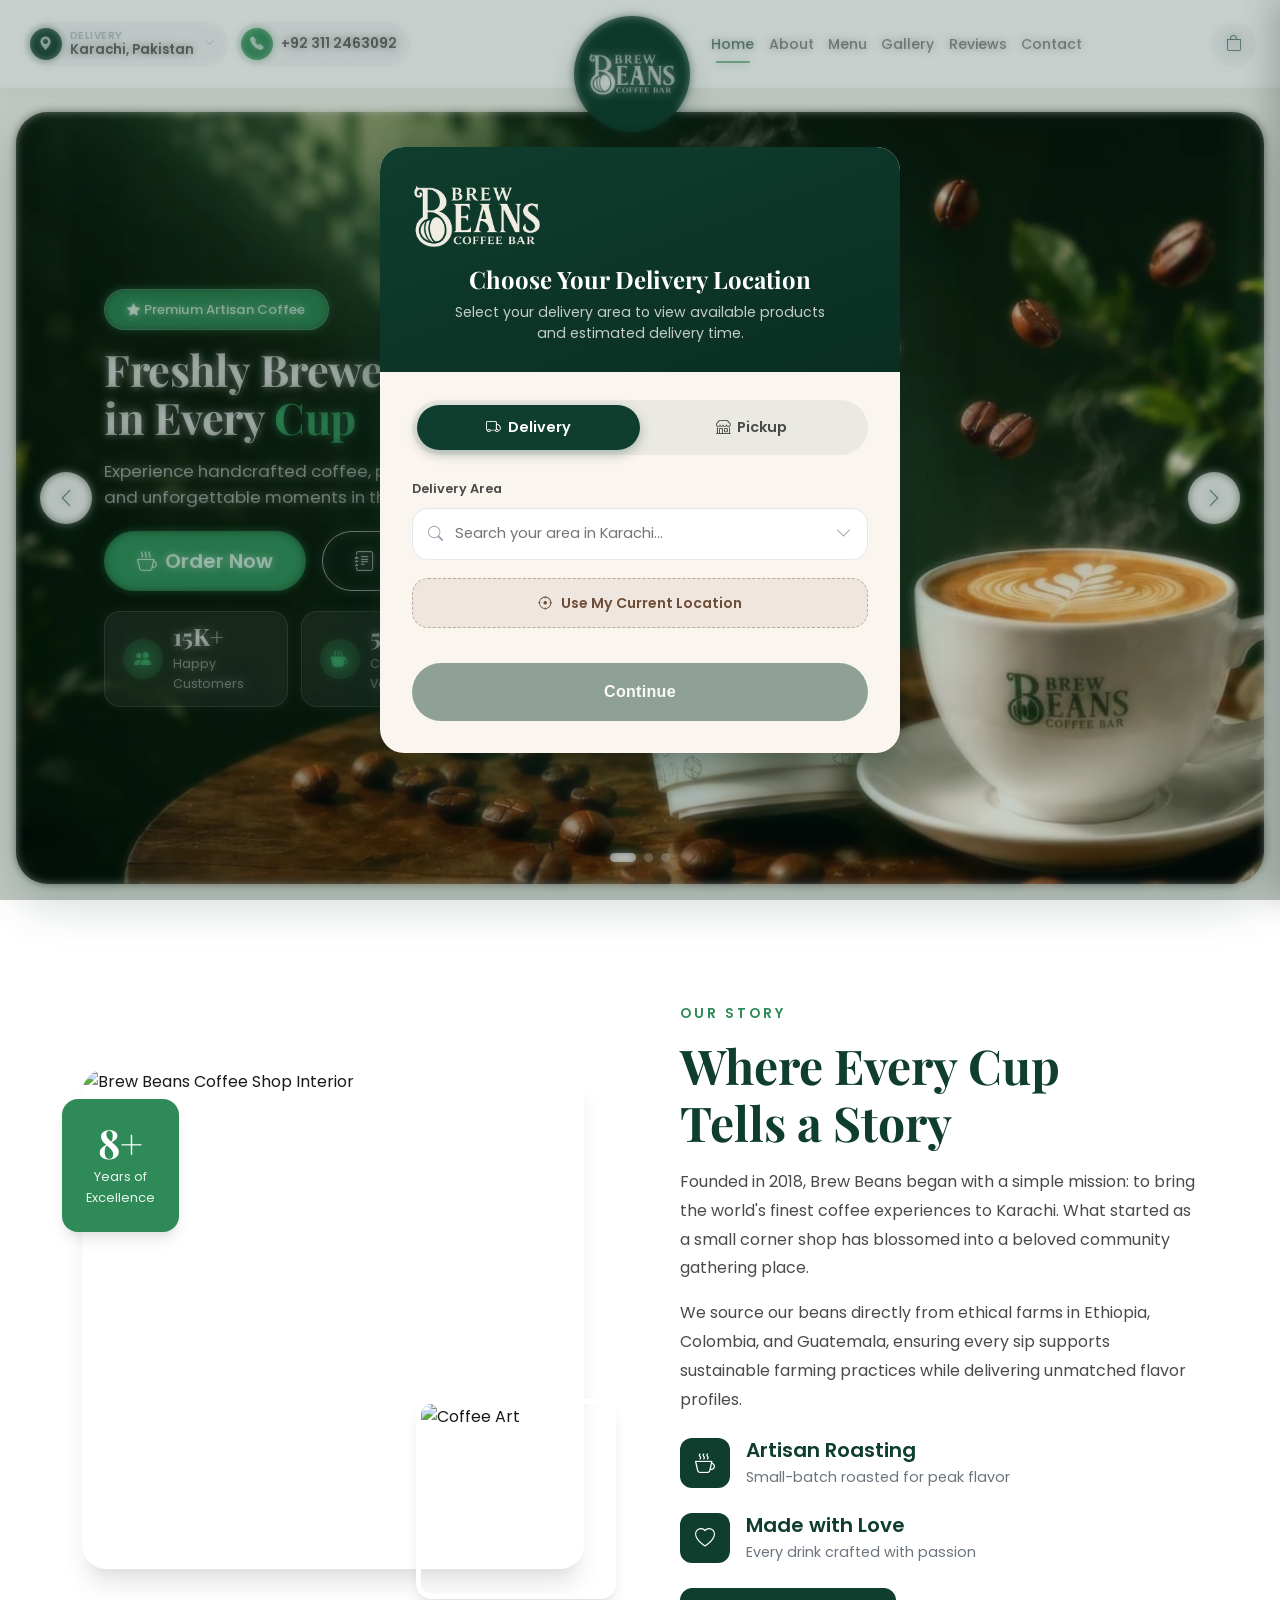
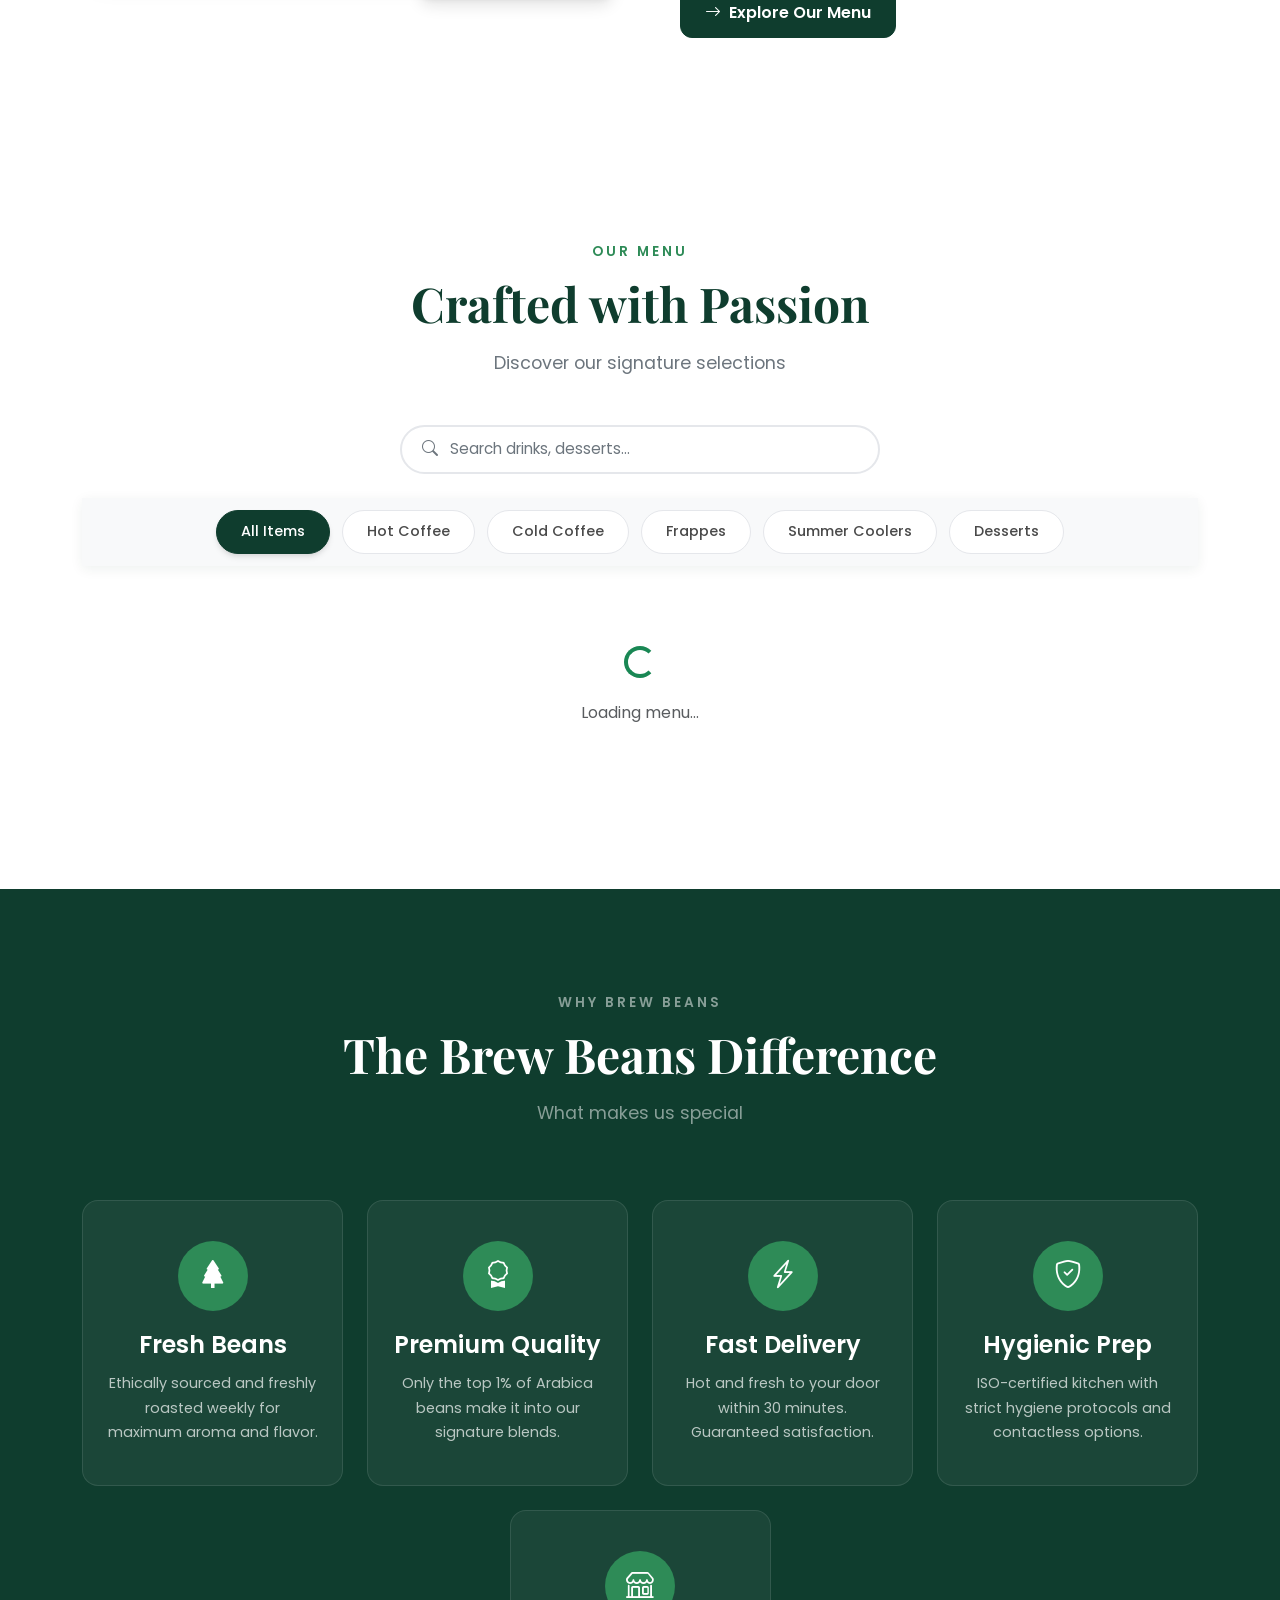
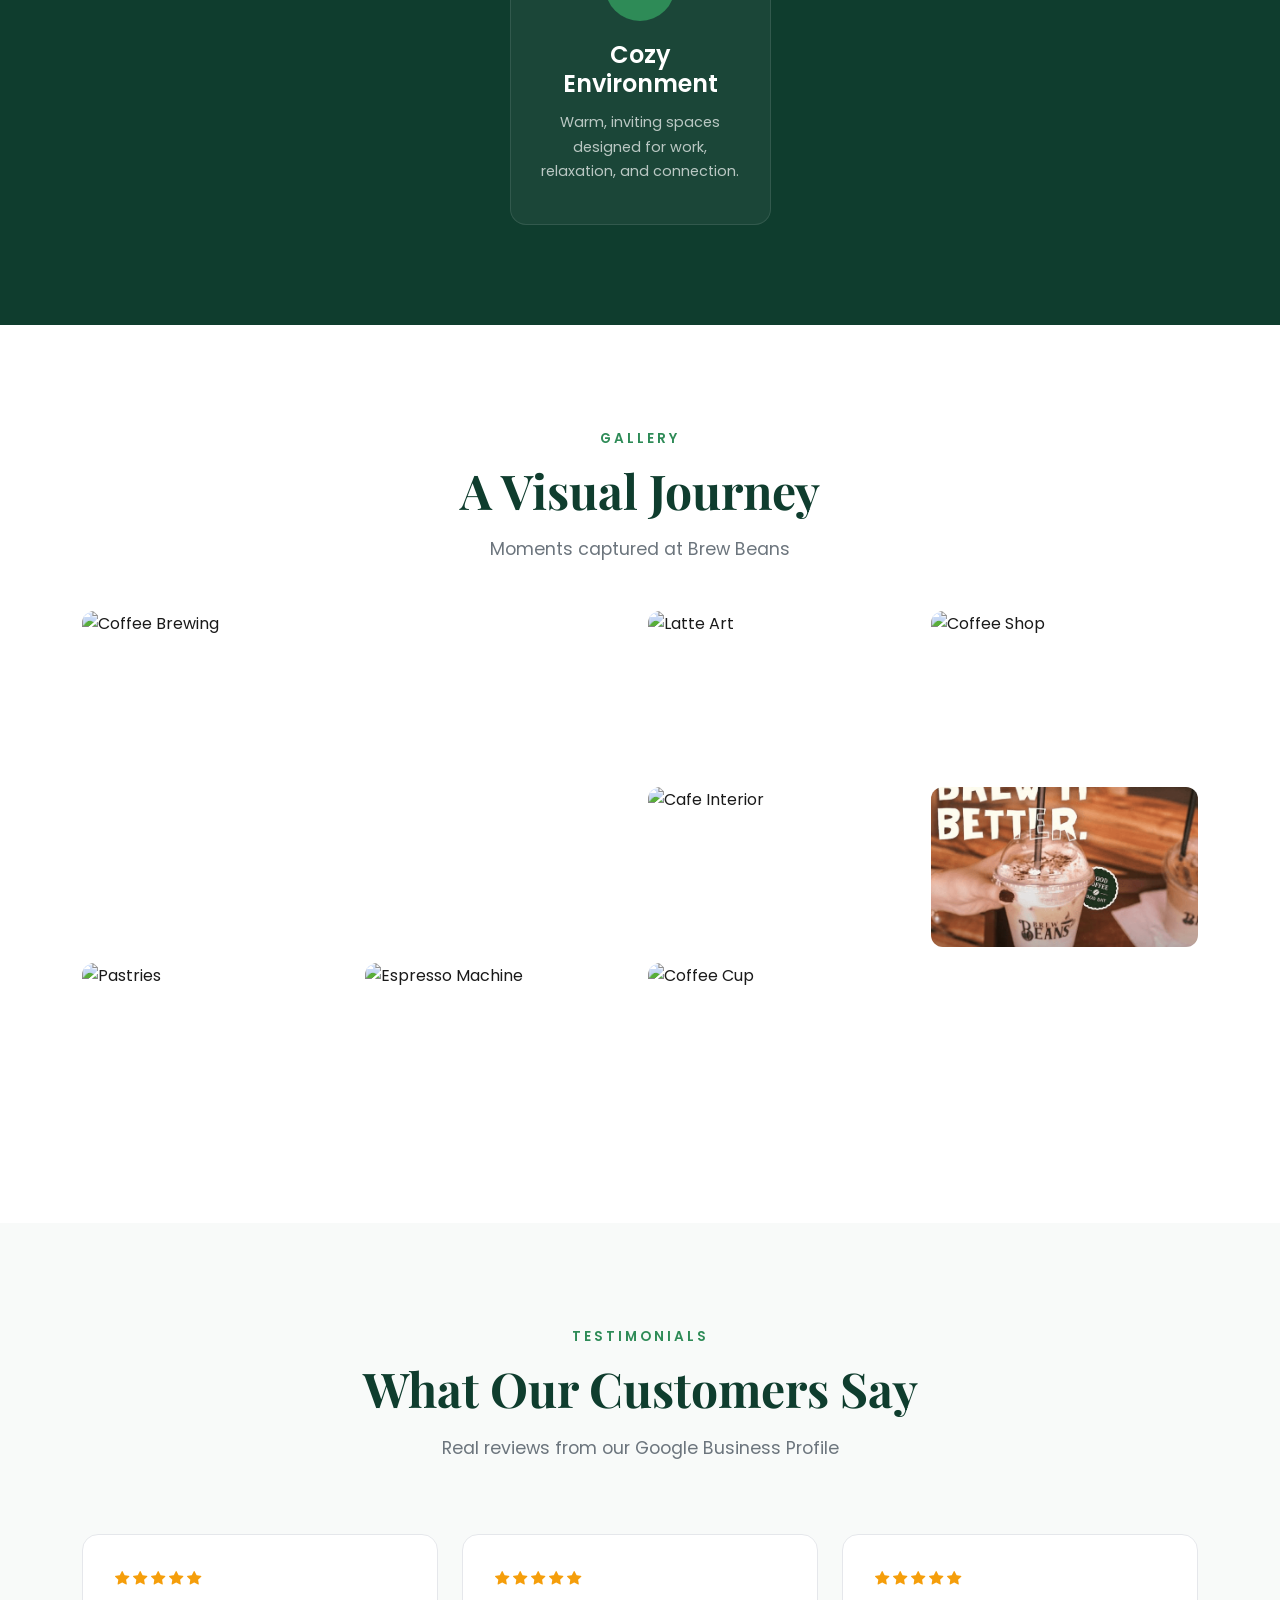
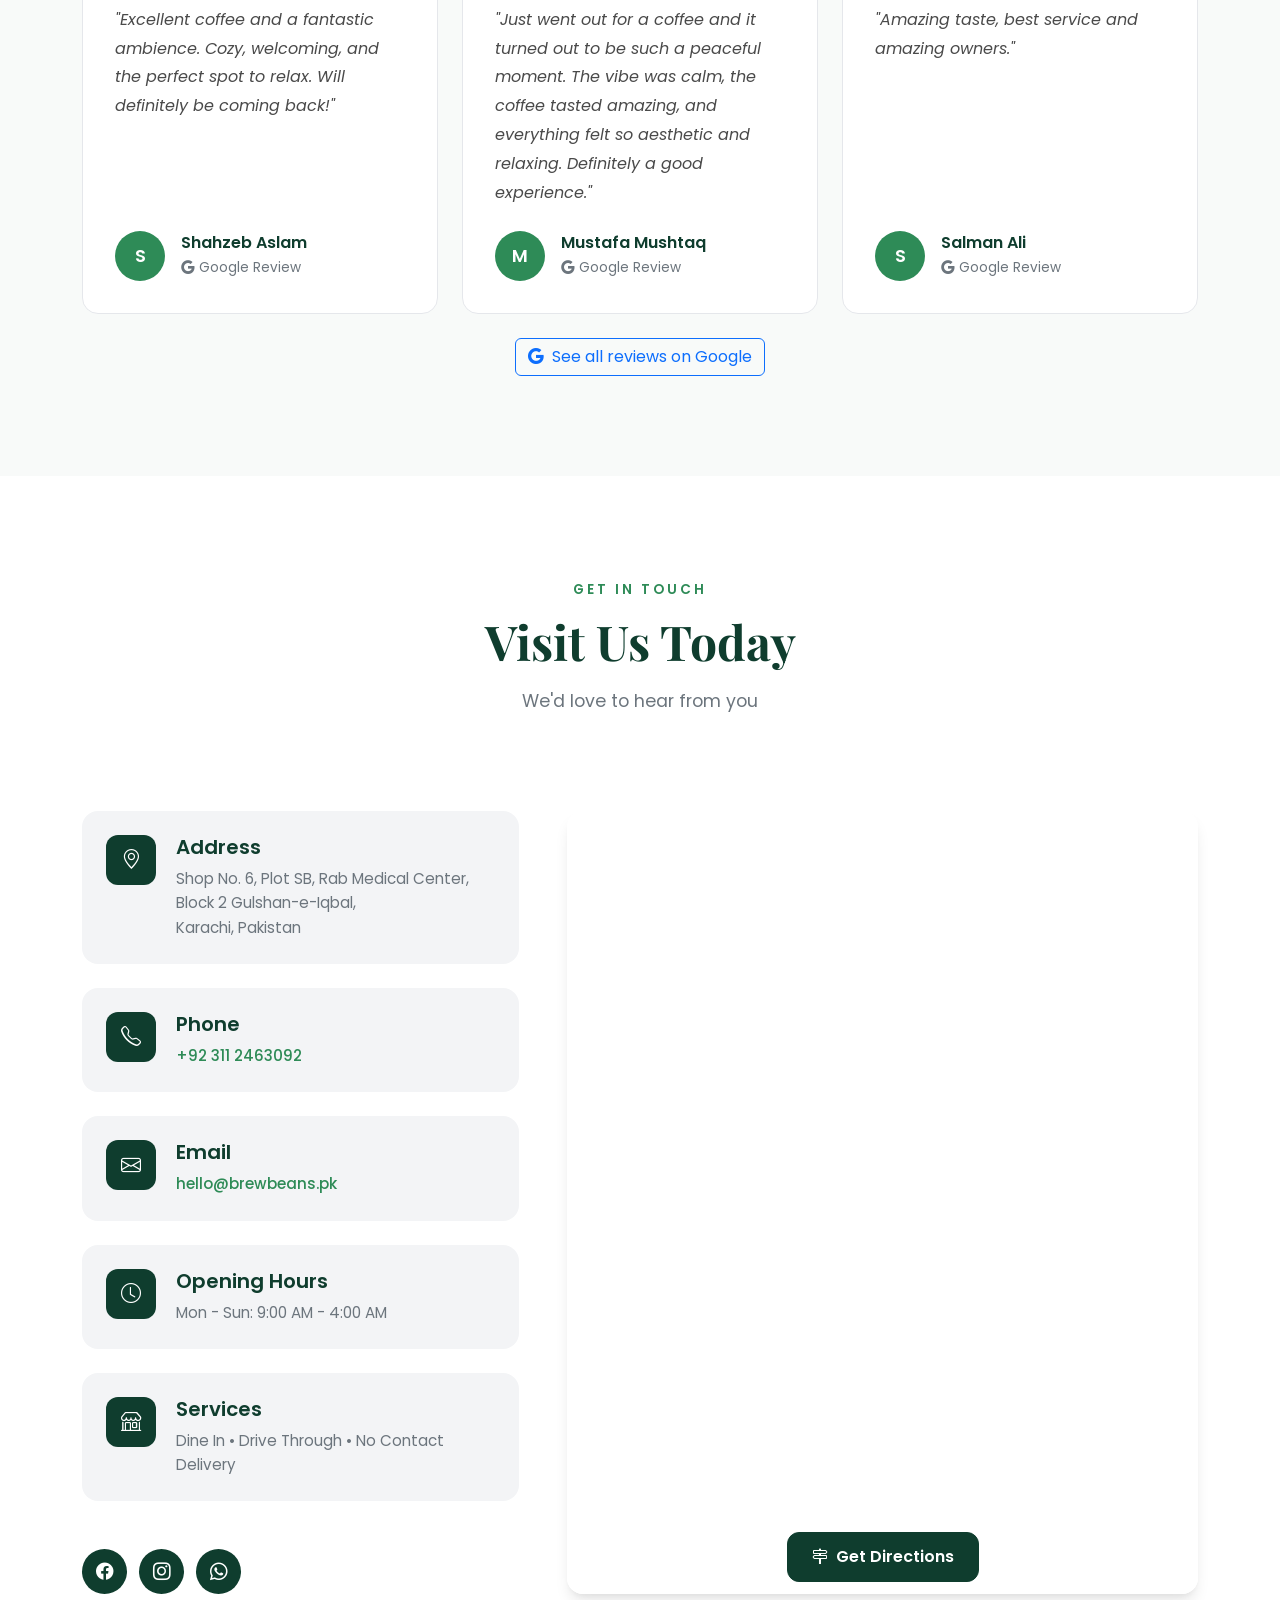
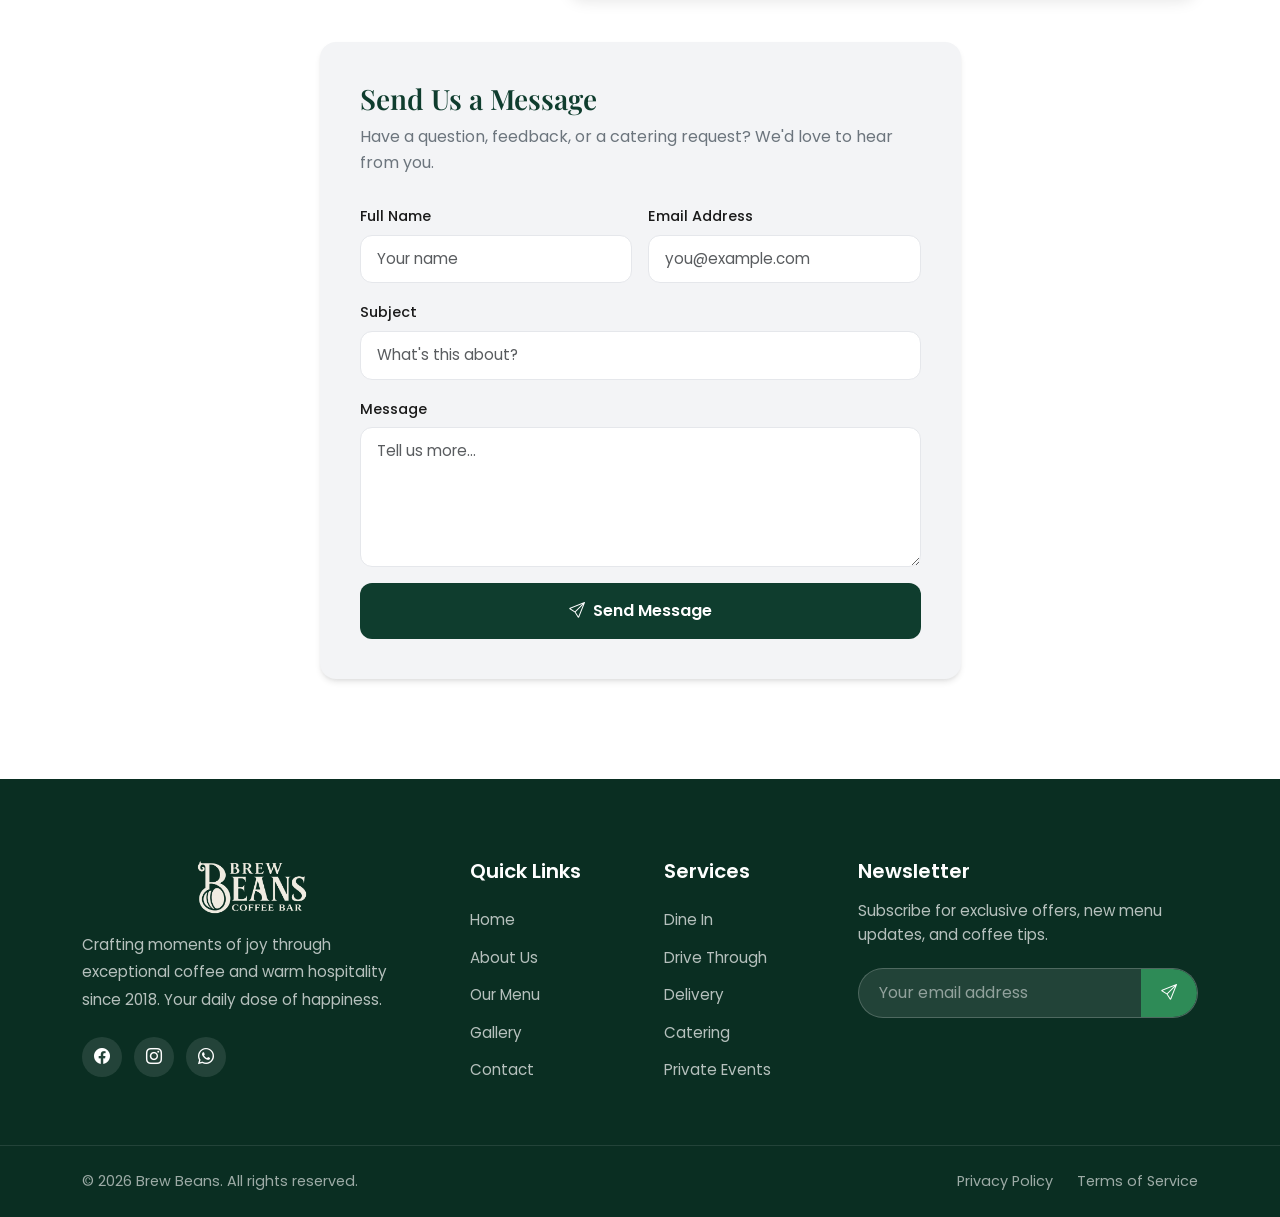
==== commit fb8ac445: "fix: restore hero WebP lost in merge, whitelist JSON-LD hash in CSP The carousel redesign (c060873) " ====
--- a/index.html
+++ b/index.html
@@ -50,8 +50,10 @@
     <link rel="preconnect" href="https://cdn.jsdelivr.net">
     <link rel="preconnect" href="https://images.unsplash.com">
 
-    <!-- Hero background is the LCP element on this page — preload it -->
-    <link rel="preload" as="image" href="img/bg-2.jpg" fetchpriority="high">
+    <!-- Hero background is the LCP element on this page — preload it.
+         WebP first; browsers without WebP support skip this preload on the
+         type mismatch and pick up the JPEG the slide's own fallback loads. -->
+    <link rel="preload" as="image" type="image/webp" href="img/bg-2.webp" fetchpriority="high">
     <link rel="preload" as="image" href="img/brewbeans-logo.png" fetchpriority="high">
 
     <!-- Fonts -->
@@ -296,7 +298,7 @@
 
             <!-- Slide 1: Brand intro -->
             <div class="hero-slide is-active" data-slide-index="0">
-                <div class="hero-bg" style="background-image:url('img/bg-2.jpg')"></div>
+                <div class="hero-bg" style="background-image:url('img/bg-2.jpg');background-image:image-set(url('img/bg-2.webp') type('image/webp'),url('img/bg-2.jpg') type('image/jpeg'))"></div>
                 <div class="hero-overlay"></div>
                 <div class="hero-content">
                     <div class="hero-inner" data-aos="fade-up" data-aos-duration="1200">
@@ -347,8 +349,8 @@
                  so no competing title/subtitle overlay here, just a
                  CTA pinned clear of the artwork. -->
             <div class="hero-slide hero-slide-banner" data-slide-index="1">
-                <div class="hero-bg-blur" style="background-image:url('img/predict.jpg')"></div>
-                <div class="hero-bg" style="background-image:url('img/predict.jpg');background-position:center;"></div>
+                <div class="hero-bg-blur" style="background-image:url('img/predict.jpg');background-image:image-set(url('img/predict.webp') type('image/webp'),url('img/predict.jpg') type('image/jpeg'))"></div>
+                <div class="hero-bg" style="background-image:url('img/predict.jpg');background-image:image-set(url('img/predict.webp') type('image/webp'),url('img/predict.jpg') type('image/jpeg'));background-position:center;"></div>
                 <div class="hero-overlay"></div>
                 <div class="hero-content">
                     <div class="hero-inner">
@@ -366,8 +368,8 @@
                  so no competing title/subtitle overlay here, just a
                  CTA pinned clear of the artwork. -->
             <div class="hero-slide hero-slide-banner" data-slide-index="2">
-                <div class="hero-bg-blur" style="background-image:url('img/3rd carousel.jpg')"></div>
-                <div class="hero-bg" style="background-image:url('img/3rd carousel.jpg');background-position:center;"></div>
+                <div class="hero-bg-blur" style="background-image:url('img/3rd carousel.jpg');background-image:image-set(url('img/3rd carousel.webp') type('image/webp'),url('img/3rd carousel.jpg') type('image/jpeg'))"></div>
+                <div class="hero-bg" style="background-image:url('img/3rd carousel.jpg');background-image:image-set(url('img/3rd carousel.webp') type('image/webp'),url('img/3rd carousel.jpg') type('image/jpeg'));background-position:center;"></div>
                 <div class="hero-overlay"></div>
                 <div class="hero-content">
                     <div class="hero-inner">
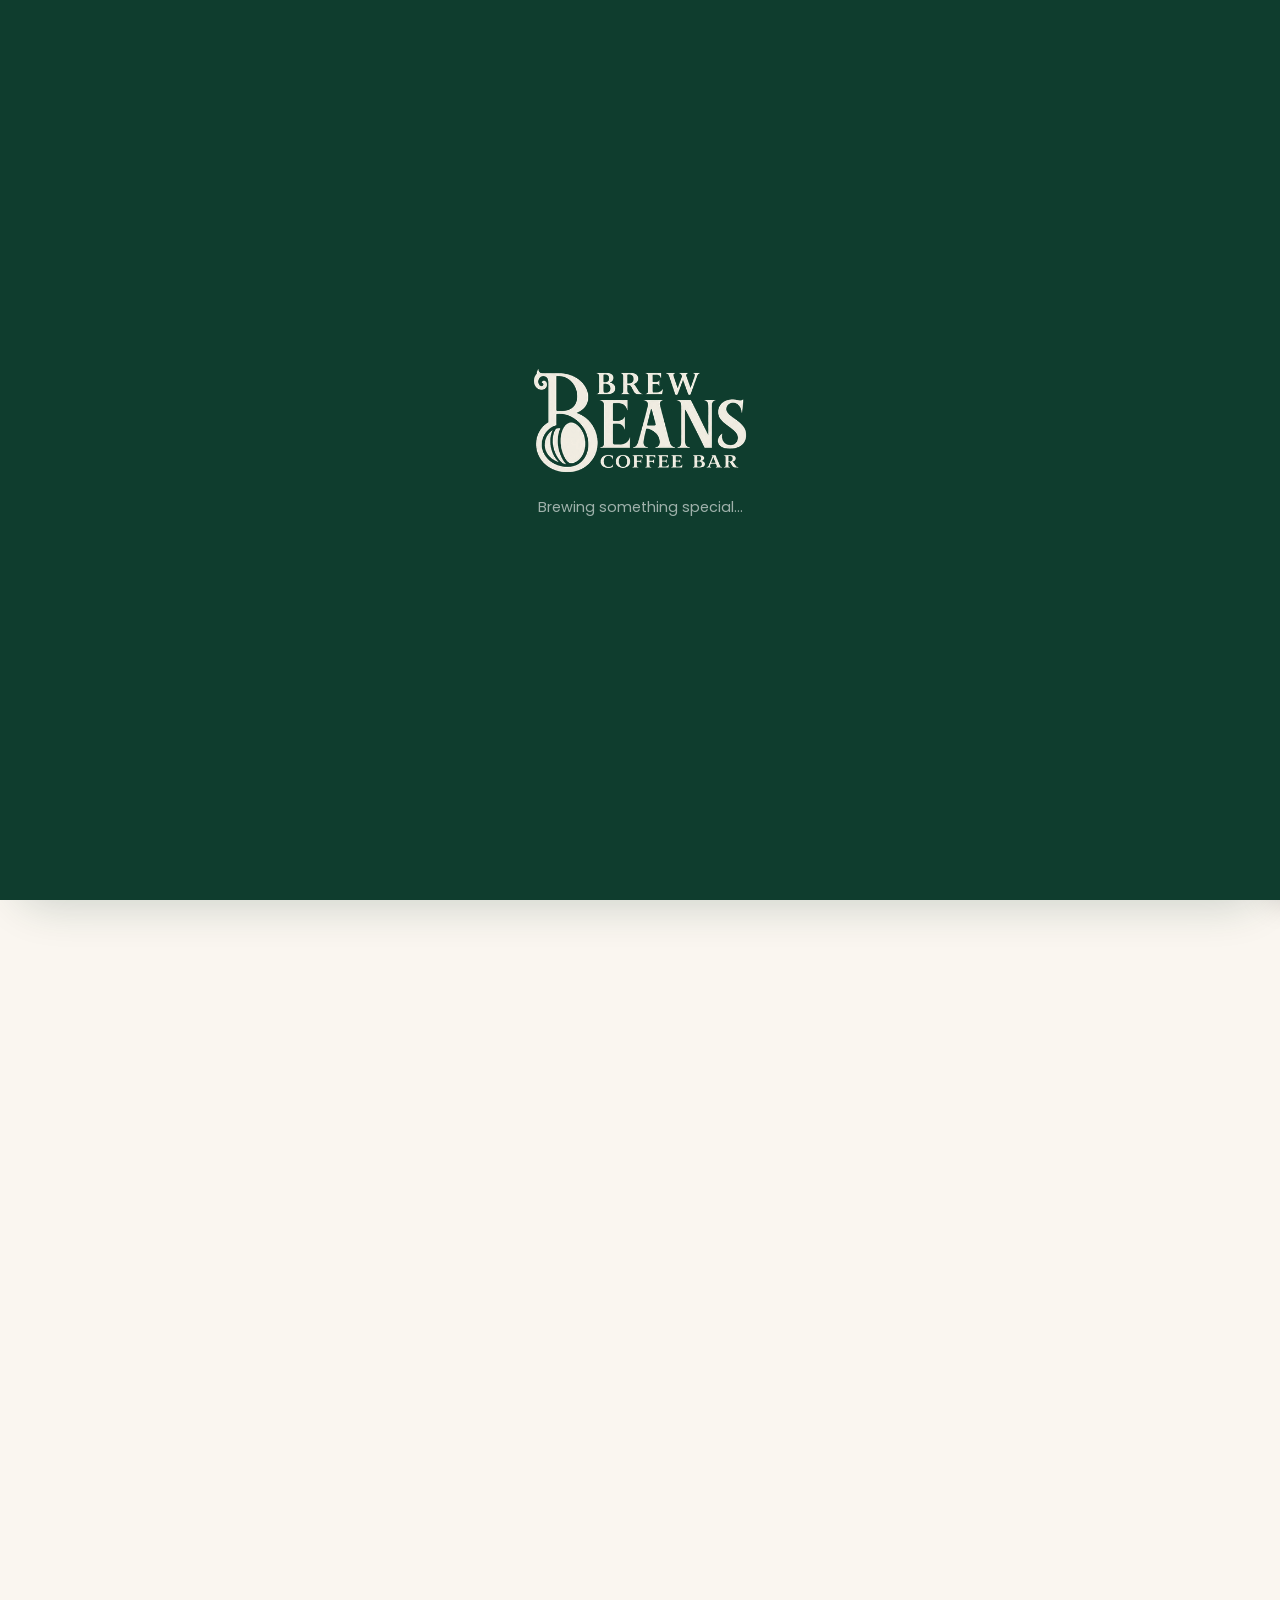
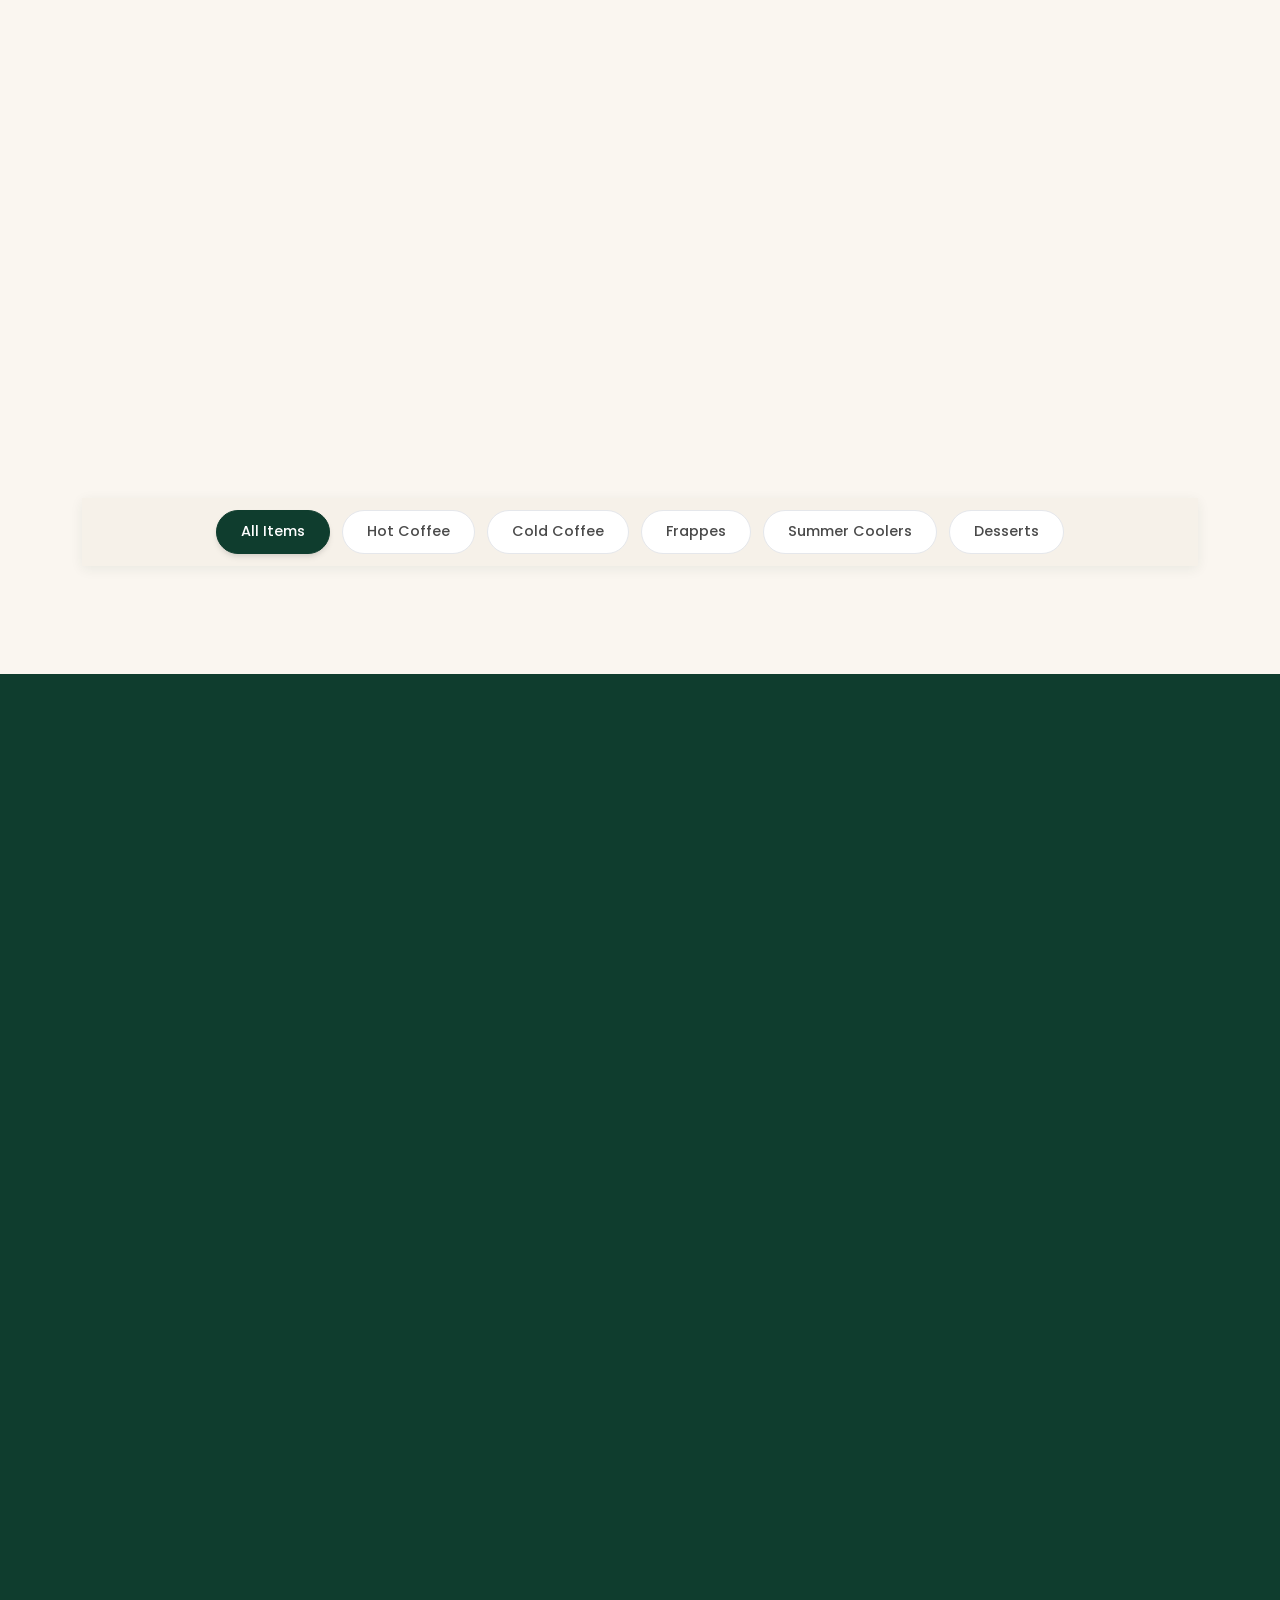
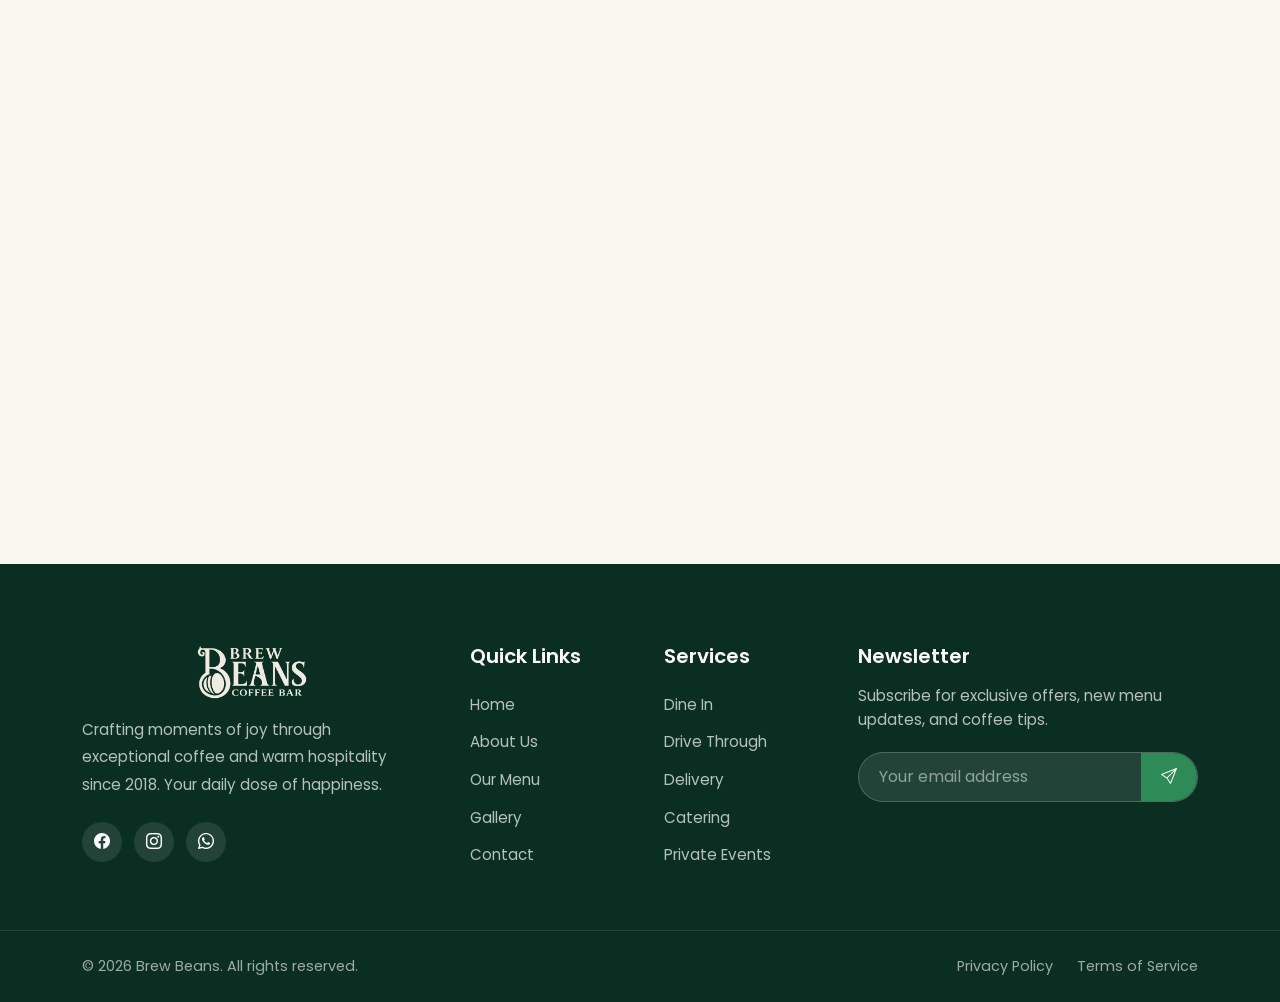
==== commit 181050b1: "feat(admin): Settings page for shop details, wired into the public site Adds a single-row shop_setti" ====
--- a/index.html
+++ b/index.html
@@ -142,7 +142,7 @@
     <!-- Loading Screen -->
     <div id="loading-screen">
         <div class="loading-content">
-            <img src="img/brewbeans-logo.png" alt="Brew Beans Coffee Bar" class="loading-logo">
+            <img src="img/brewbeans-logo.png" alt="Brew Beans Coffee Bar" data-shop-src="logo_url" data-shop-alt="shop_name" class="loading-logo">
             <p class="loading-subtext">Brewing something special...</p>
         </div>
     </div>
@@ -152,7 +152,7 @@
         <div class="modal-dialog modal-dialog-centered loc-modal-dialog">
             <div class="modal-content loc-modal">
                 <div class="loc-modal-header">
-                    <img src="img/brewbeans-logo.png" alt="Brew Beans Coffee Bar" class="loc-modal-logo">
+                    <img src="img/brewbeans-logo.png" alt="Brew Beans Coffee Bar" data-shop-src="logo_url" data-shop-alt="shop_name" class="loc-modal-logo">
                     <h2 class="loc-modal-title" id="locationModalTitle">Choose Your Delivery Location</h2>
                     <p class="loc-modal-subtitle">Select your delivery area to view available products and estimated delivery time.</p>
                 </div>
@@ -205,15 +205,15 @@
                     </span>
                     <i class="bi bi-chevron-down nav-info-caret"></i>
                 </button>
-                <a href="tel:+923112463092" class="nav-info-card nav-info-phone">
+                <a href="tel:+923112463092" class="nav-info-card nav-info-phone" data-shop-tel="phone">
                     <span class="nav-info-icon"><i class="bi bi-telephone-fill"></i></span>
-                    <span class="nav-info-value">+92 311 2463092</span>
+                    <span class="nav-info-value" data-shop-phone-text>+92 311 2463092</span>
                 </a>
             </div>
 
             <a class="navbar-brand" href="#home">
                 <span class="brand-badge">
-                    <img src="img/brewbeans-logo.png" alt="Brew Beans Coffee Bar" class="brand-logo" width="872" height="439">
+                    <img src="img/brewbeans-logo.png" alt="Brew Beans Coffee Bar" data-shop-src="logo_url" data-shop-alt="shop_name" class="brand-logo" width="872" height="439">
                 </span>
             </a>
 
@@ -746,7 +746,7 @@
                 </div>
             </div>
             <div class="text-center mt-4" data-aos="fade-up">
-                <a href="https://www.google.com/maps/search/?api=1&query=Brew+Beans+Karachi" target="_blank" rel="noopener noreferrer" class="btn btn-outline-primary">
+                <a href="https://www.google.com/maps/search/?api=1&query=Brew+Beans+Karachi" target="_blank" rel="noopener noreferrer" class="btn btn-outline-primary" data-shop-href="maps_link">
                     <i class="bi bi-google me-2"></i>See all reviews on Google
                 </a>
             </div>
@@ -770,7 +770,7 @@
                             </div>
                             <div class="contact-details">
                                 <h5>Address</h5>
-                                <p>Shop No. 6, Plot SB, Rab Medical Center,<br>Block 2 Gulshan-e-Iqbal,<br>Karachi, Pakistan</p>
+                                <p data-shop-text="address">Shop No. 6, Plot SB, Rab Medical Center,<br>Block 2 Gulshan-e-Iqbal,<br>Karachi, Pakistan</p>
                             </div>
                         </div>
                         <div class="contact-card">
@@ -779,7 +779,7 @@
                             </div>
                             <div class="contact-details">
                                 <h5>Phone</h5>
-                                <p><a href="tel:+923112463092">+92 311 2463092</a></p>
+                                <p><a href="tel:+923112463092" data-shop-tel="phone" data-shop-phone-text>+92 311 2463092</a></p>
                             </div>
                         </div>
                         <div class="contact-card">
@@ -788,7 +788,7 @@
                             </div>
                             <div class="contact-details">
                                 <h5>Email</h5>
-                                <p><a href="mailto:hello@brewbeans.pk">hello@brewbeans.pk</a></p>
+                                <p><a href="mailto:hello@brewbeans.pk" data-shop-mailto="email" data-shop-text="email">hello@brewbeans.pk</a></p>
                             </div>
                         </div>
                         <div class="contact-card">
@@ -811,9 +811,11 @@
                         </div>
 
                         <div class="social-links mt-4">
-                            <a href="https://www.facebook.com/brewbeanskhi/" class="social-link" aria-label="Facebook" target="_blank" rel="noopener noreferrer"><i class="bi bi-facebook"></i></a>
-                            <a href="https://www.instagram.com/brewbeans.karachi/" class="social-link" aria-label="Instagram" target="_blank" rel="noopener noreferrer"><i class="bi bi-instagram"></i></a>
-                            <a href="https://wa.me/923112463092" class="social-link" aria-label="WhatsApp" target="_blank" rel="noopener noreferrer"><i class="bi bi-whatsapp"></i></a>
+                            <a href="https://www.facebook.com/brewbeanskhi/" class="social-link" aria-label="Facebook" target="_blank" rel="noopener noreferrer" data-shop-social="facebook_url"><i class="bi bi-facebook"></i></a>
+                            <a href="https://www.instagram.com/brewbeans.karachi/" class="social-link" aria-label="Instagram" target="_blank" rel="noopener noreferrer" data-shop-social="instagram_url"><i class="bi bi-instagram"></i></a>
+                            <a href="https://wa.me/923112463092" class="social-link" aria-label="WhatsApp" target="_blank" rel="noopener noreferrer" data-shop-whatsapp="whatsapp"><i class="bi bi-whatsapp"></i></a>
+                            <a href="#" class="social-link" aria-label="TikTok" target="_blank" rel="noopener noreferrer" data-shop-social="tiktok_url" hidden><i class="bi bi-tiktok"></i></a>
+                            <a href="#" class="social-link" aria-label="YouTube" target="_blank" rel="noopener noreferrer" data-shop-social="youtube_url" hidden><i class="bi bi-youtube"></i></a>
                         </div>
                     </div>
                 </div>
@@ -885,13 +887,15 @@
                     <div class="col-lg-4 col-md-6">
                         <div class="footer-brand">
                             <a class="navbar-brand mb-3" href="#home">
-                                <img src="img/brewbeans-logo.png" alt="Brew Beans Coffee Bar" class="brand-logo">
+                                <img src="img/brewbeans-logo.png" alt="Brew Beans Coffee Bar" data-shop-src="logo_url" data-shop-alt="shop_name" class="brand-logo">
                             </a>
                             <p class="footer-text">Crafting moments of joy through exceptional coffee and warm hospitality since 2018. Your daily dose of happiness.</p>
                             <div class="footer-social">
-                                <a href="https://www.facebook.com/brewbeanskhi/" aria-label="Facebook" target="_blank" rel="noopener noreferrer"><i class="bi bi-facebook"></i></a>
-                                <a href="https://www.instagram.com/brewbeans.karachi/" aria-label="Instagram" target="_blank" rel="noopener noreferrer"><i class="bi bi-instagram"></i></a>
-                                <a href="https://wa.me/923112463092" aria-label="WhatsApp" target="_blank" rel="noopener noreferrer"><i class="bi bi-whatsapp"></i></a>
+                                <a href="https://www.facebook.com/brewbeanskhi/" aria-label="Facebook" target="_blank" rel="noopener noreferrer" data-shop-social="facebook_url"><i class="bi bi-facebook"></i></a>
+                                <a href="https://www.instagram.com/brewbeans.karachi/" aria-label="Instagram" target="_blank" rel="noopener noreferrer" data-shop-social="instagram_url"><i class="bi bi-instagram"></i></a>
+                                <a href="https://wa.me/923112463092" aria-label="WhatsApp" target="_blank" rel="noopener noreferrer" data-shop-whatsapp="whatsapp"><i class="bi bi-whatsapp"></i></a>
+                                <a href="#" aria-label="TikTok" target="_blank" rel="noopener noreferrer" data-shop-social="tiktok_url" hidden><i class="bi bi-tiktok"></i></a>
+                                <a href="#" aria-label="YouTube" target="_blank" rel="noopener noreferrer" data-shop-social="youtube_url" hidden><i class="bi bi-youtube"></i></a>
                             </div>
                         </div>
                     </div>
--- a/css/style.css
+++ b/css/style.css
@@ -12,10 +12,16 @@
     --secondary: #2E8B57;
     --secondary-light: #3DAF6E;
     --accent: #FFFFFF;
-    --accent-dark: #F8F9FA;
+    /* Warm off-white. Was #F8F9FA, a cold grey-blue that turned the cart
+       footer, menu filters and the legal/tracking/staff pages into cool
+       patches once the page ground went cream. */
+    --accent-dark: #F6F1E9;
     --text-dark: #1A1A1A;
     --text-medium: #4A4A4A;
-    --text-light: #6C757D;
+    /* Darkened from #6C757D: that cleared 4.5:1 on white, but the cream
+       page and the sunk sections are darker grounds and it fell to
+       4.36:1 / 3.93:1. This clears AA on both. */
+    --text-light: #626B73;
     --text-muted: #9CA3AF;
     --border: #E5E7EB;
     --border-light: #F3F4F6;
@@ -32,11 +38,20 @@
     --font-primary: 'Poppins', sans-serif;
     --font-display: 'Playfair Display', serif;
 
-    /* Coffee-brown + cream accents — used by the premium location modal
-       only; the rest of the site keeps its existing green palette. */
+    /* Coffee-brown + cream accents. */
     --coffee-brown: #6F4E37;
     --coffee-brown-light: #8A6650;
     --cream: #FAF5EE;
+
+    /* Figure/ground. Cards were white on a white page, separated only by
+       a hairline border, so the whole layout read as one flat sheet. The
+       page now sits on warm cream and cards stay white, which gives them
+       a real edge at rest and lets a coffee brand look warm rather than
+       clinical. --surface-sunk is for alternating sections that need to
+       read as recessed against the cream. */
+    --surface-card: #FFFFFF;
+    --surface-page: #FAF6F0;
+    --surface-sunk: #F2EAE0;
 }
 
 /* Reset & Base */
@@ -56,7 +71,7 @@
 body {
     font-family: var(--font-primary);
     color: var(--text-dark);
-    background-color: var(--accent);
+    background-color: var(--surface-page);
     line-height: 1.6;
     overflow-x: hidden;
     max-width: 100%;
@@ -1304,8 +1319,10 @@
     margin: 0 auto;
 }
 
+/* Was #F8FAF9, a cold grey-green. On a cream page it has to stay in the
+   warm family or the alternating sections read as two different sites. */
 .bg-light {
-    background: #F8FAF9 !important;
+    background: var(--surface-sunk) !important;
 }
 
 .bg-primary-dark {
@@ -1603,11 +1620,15 @@
     box-shadow: var(--shadow);
 }
 
+/* Resting elevation, not just on hover. A card with no shadow until you
+   point at it has no presence in the layout — the grid reads as flat
+   panels rather than objects you can pick up. */
 .menu-item {
-    background: var(--accent);
+    background: var(--surface-card);
     border-radius: var(--radius-lg);
     overflow: hidden;
-    border: 1px solid var(--border);
+    border: 1px solid var(--border-light);
+    box-shadow: var(--shadow-sm);
     transition: var(--transition);
     height: 100%;
     display: flex;
@@ -2433,6 +2454,38 @@
 
 .checkout-summary-section h5 {
     color: var(--accent);
+}
+
+/* .btn-checkout paints itself --primary, which is exactly this panel's
+   background — the button was invisible against it, leaving what looked
+   like a bare line of text where the order's primary CTA should be. On
+   the dark panel it inverts: light surface, dark green label. The other
+   two .btn-checkout instances sit on light backgrounds and are left as
+   they are, hence scoping this to the summary panel. */
+.checkout-summary-section .btn-checkout {
+    background: var(--accent);
+    color: var(--primary);
+    font-weight: 700;
+    box-shadow: 0 4px 14px rgba(0, 0, 0, 0.25);
+}
+
+.checkout-summary-section .btn-checkout:hover {
+    background: var(--cream);
+    color: var(--primary-dark);
+    transform: translateY(-2px);
+    box-shadow: 0 10px 22px rgba(0, 0, 0, 0.32);
+}
+
+.checkout-summary-section .btn-checkout:active {
+    transform: translateY(0);
+    box-shadow: 0 2px 8px rgba(0, 0, 0, 0.25);
+}
+
+/* The global focus ring is tuned for light backgrounds and disappears
+   here, so keyboard users get a light one instead. */
+.checkout-summary-section .btn-checkout:focus-visible {
+    outline: 3px solid var(--secondary-light);
+    outline-offset: 3px;
 }
 
 .checkout-items {
@@ -2990,9 +3043,23 @@
 /* ============================================
    BUTTONS
    ============================================ */
+/* Bootstrap 5.3 drives every button state off --bs-btn-* custom
+   properties, and its pressed-state selectors (.btn:first-child:active,
+   :not(.btn-check)+.btn:active) are specificity 0,3,0 — higher than any
+   plain .btn-primary:active override. Setting the properties instead of
+   the declarations is what actually retints all of it: without this the
+   button flashed Bootstrap blue for as long as the mouse was held down,
+   then snapped back to green on release. */
 .btn-primary {
-    background: var(--primary);
-    border-color: var(--primary);
+    --bs-btn-bg: var(--primary);
+    --bs-btn-border-color: var(--primary);
+    --bs-btn-hover-bg: var(--secondary);
+    --bs-btn-hover-border-color: var(--secondary);
+    --bs-btn-active-bg: var(--secondary);
+    --bs-btn-active-border-color: var(--secondary);
+    --bs-btn-disabled-bg: var(--primary);
+    --bs-btn-disabled-border-color: var(--primary);
+    --bs-btn-focus-shadow-rgb: 15, 61, 46;
     font-weight: 600;
     padding: 0.75rem 1.5rem;
     border-radius: var(--radius);
@@ -3000,10 +3067,43 @@
 }
 
 .btn-primary:hover {
-    background: var(--secondary);
-    border-color: var(--secondary);
     transform: translateY(-2px);
     box-shadow: var(--shadow-lg);
+}
+
+/* Same story: shipped as #0d6efd and never themed, so the staff
+   dashboard's filter tabs and the contact section's Get Directions
+   button were bright blue on a green-and-cream site. Border radius is
+   left to Bootstrap so .btn-group keeps its segmented corners. */
+.btn-outline-primary {
+    --bs-btn-color: var(--primary);
+    --bs-btn-border-color: var(--primary);
+    --bs-btn-hover-color: var(--accent);
+    --bs-btn-hover-bg: var(--primary);
+    --bs-btn-hover-border-color: var(--primary);
+    --bs-btn-active-color: var(--accent);
+    --bs-btn-active-bg: var(--primary);
+    --bs-btn-active-border-color: var(--primary);
+    --bs-btn-disabled-color: var(--primary);
+    --bs-btn-disabled-border-color: var(--primary);
+    --bs-btn-focus-shadow-rgb: 15, 61, 46;
+    font-weight: 600;
+    transition: var(--transition);
+}
+
+/* Bootstrap's default focus ring is #86b7fe with an rgba(13,110,253,.25)
+   glow — blue on every input on the site. Components that already set
+   their own focused border keep it, being more specific than this. */
+.form-control:focus,
+.form-select:focus,
+.form-check-input:focus {
+    border-color: var(--secondary);
+    box-shadow: 0 0 0 0.25rem rgba(46, 139, 87, 0.2);
+}
+
+.form-check-input:checked {
+    background-color: var(--primary);
+    border-color: var(--primary);
 }
 
 /* ============================================
@@ -3831,6 +3931,205 @@
     padding: 40px 0;
 }
 
+/* Header actions. These were stock .btn-outline-secondary / -danger, so
+   they read as three grey boxes with no sense of which one matters or
+   what state anything is in. Pill shape, a white surface that lifts off
+   the page, and a real on-state for the alerts toggle. Scoped to the
+   wrapper rather than overriding the Bootstrap classes globally. */
+.staff-actions .btn {
+    display: inline-flex;
+    align-items: center;
+    gap: 0.4rem;
+    padding: 0.5rem 1rem;
+    min-height: 40px;
+    border: 1.5px solid var(--border);
+    border-radius: 50px;
+    background: var(--surface-card);
+    color: var(--text-medium);
+    font-weight: 600;
+    font-size: 0.82rem;
+    box-shadow: var(--shadow-sm);
+    transition: background 0.2s ease, border-color 0.2s ease, color 0.2s ease, box-shadow 0.2s ease;
+}
+
+.staff-actions .btn i {
+    font-size: 1em;
+    line-height: 1;
+}
+
+.staff-actions .btn:hover {
+    border-color: var(--primary);
+    color: var(--primary);
+    box-shadow: var(--shadow);
+}
+
+.staff-actions .btn:active {
+    box-shadow: var(--shadow-sm);
+}
+
+.staff-actions .btn:focus-visible {
+    outline: 3px solid var(--secondary-light);
+    outline-offset: 2px;
+    box-shadow: none;
+}
+
+/* Armed. Staff need to tell at a glance whether they will actually be
+   pinged, so this is a filled state, not just a tinted label. */
+.staff-actions .btn.is-on {
+    background: var(--primary);
+    border-color: var(--primary);
+    color: var(--accent);
+}
+
+.staff-actions .btn.is-on:hover {
+    background: var(--primary-light);
+    border-color: var(--primary-light);
+    color: var(--accent);
+}
+
+/* Destructive, so it stays visually separate from the two neutral
+   actions — muted until you reach for it, solid red on hover. */
+.staff-actions .staff-action-danger {
+    color: #C82333;
+    border-color: rgba(200, 35, 51, 0.35);
+}
+
+.staff-actions .staff-action-danger:hover {
+    background: #C82333;
+    border-color: #C82333;
+    color: var(--accent);
+}
+
+.staff-actions .staff-action-danger:focus-visible {
+    outline-color: #C82333;
+}
+
+/* ---- Staff search ---- */
+.staff-search {
+    position: relative;
+    width: 100%;
+    max-width: 340px;
+}
+
+.staff-search .form-control {
+    height: 44px;
+    padding: 0 2.6rem;
+    border: 1.5px solid var(--border);
+    border-radius: 50px;
+    background: var(--surface-card);
+    font-size: 0.88rem;
+    box-shadow: var(--shadow-sm);
+    transition: border-color 0.2s ease, box-shadow 0.2s ease;
+}
+
+.staff-search .form-control:focus {
+    border-color: var(--primary);
+    box-shadow: 0 0 0 4px rgba(15, 61, 46, 0.12);
+}
+
+.staff-search-icon,
+.staff-search-clear {
+    position: absolute;
+    top: 50%;
+    transform: translateY(-50%);
+    color: var(--text-light);
+    pointer-events: none;
+}
+
+.staff-search-icon {
+    left: 0.95rem;
+    font-size: 0.95rem;
+}
+
+.staff-search:focus-within .staff-search-icon {
+    color: var(--primary);
+}
+
+/* Its own control, so it has to take pointer events back and clear the
+   44px touch-target floor. */
+.staff-search-clear {
+    right: 0.4rem;
+    pointer-events: auto;
+    width: 32px;
+    height: 32px;
+    display: flex;
+    align-items: center;
+    justify-content: center;
+    border: none;
+    border-radius: 50%;
+    background: transparent;
+    font-size: 0.72rem;
+    cursor: pointer;
+    transition: background 0.2s ease, color 0.2s ease;
+}
+
+.staff-search-clear:hover {
+    background: var(--border-light);
+    color: var(--text-dark);
+}
+
+.staff-search-clear[hidden] {
+    display: none;
+}
+
+/* The native one sits in the wrong place and ignores the theme. */
+.staff-search .form-control::-webkit-search-cancel-button {
+    -webkit-appearance: none;
+    appearance: none;
+}
+
+/* ---- Staff empty state ---- */
+.staff-empty {
+    text-align: center;
+    padding: 4rem 1.5rem;
+    animation: staffEmptyIn 0.45s cubic-bezier(0.4, 0, 0.2, 1) both;
+}
+
+@keyframes staffEmptyIn {
+    from { opacity: 0; transform: translateY(12px); }
+    to { opacity: 1; transform: translateY(0); }
+}
+
+.staff-empty-icon {
+    display: inline-flex;
+    align-items: center;
+    justify-content: center;
+    width: 84px;
+    height: 84px;
+    margin-bottom: 1.1rem;
+    border-radius: 50%;
+    background: rgba(15, 61, 46, 0.06);
+    color: var(--primary);
+    font-size: 2.1rem;
+    animation: staffEmptyFloat 3.2s ease-in-out infinite;
+}
+
+@keyframes staffEmptyFloat {
+    0%, 100% { transform: translateY(0); }
+    50% { transform: translateY(-7px); }
+}
+
+.staff-empty-title {
+    margin: 0 0 0.3rem;
+    font-family: var(--font-display);
+    font-size: 1.15rem;
+    font-weight: 600;
+    color: var(--text-dark);
+}
+
+.staff-empty-hint {
+    margin: 0;
+    font-size: 0.88rem;
+    color: var(--text-light);
+}
+
+@media (prefers-reduced-motion: reduce) {
+    .staff-empty,
+    .staff-empty-icon {
+        animation: none;
+    }
+}
+
 .staff-login-card {
     max-width: 400px;
     margin: 80px auto;
@@ -4263,88 +4562,102 @@
     margin-bottom: 0.5rem;
 }
 
+/* The group header is its own raised card sitting above its options,
+   rather than a bare line of text. It gives each group a visible
+   container edge, so a long list of options reads as a few labelled
+   sections instead of one undifferentiated stack. */
 .addon-group-title {
     font-weight: 600;
-    font-size: 0.95rem;
-    margin-bottom: 0.85rem;
-    display: flex;
-    align-items: center;
-    gap: 0.5rem;
+    font-size: 1rem;
+    margin-bottom: 0.7rem;
+    display: flex;
+    align-items: center;
+    justify-content: space-between;
+    gap: 0.75rem;
+    padding: 0.85rem 1.1rem;
+    background: var(--accent);
+    border: 1px solid var(--border-light);
+    border-radius: var(--radius-lg);
+    box-shadow: var(--shadow-sm);
     color: var(--text-dark);
     font-family: var(--font-display);
 }
 
 .addon-required-badge {
-    font-size: 0.62rem;
-    padding: 0.15rem 0.5rem;
+    font-size: 0.68rem;
+    padding: 0.3rem 0.75rem;
     background: rgba(220, 53, 69, 0.12);
-    color: #dc3545;
+    color: #C82333;
     border-radius: 50px;
     font-weight: 700;
     text-transform: uppercase;
     letter-spacing: 0.04em;
-}
-
+    white-space: nowrap;
+    flex: 0 0 auto;
+}
+
+/* --text-light on --border-light lands just under 4.5:1; --text-medium
+   on the same surface clears it. */
 .addon-optional-badge {
-    font-size: 0.62rem;
-    padding: 0.15rem 0.5rem;
+    font-size: 0.68rem;
+    padding: 0.3rem 0.75rem;
     background: var(--border-light);
-    color: var(--text-light);
+    color: var(--text-medium);
     border-radius: 50px;
     font-weight: 600;
     text-transform: uppercase;
     letter-spacing: 0.04em;
-}
-
-/* Flex, not grid — a grid's equal-width columns force long labels
-   ("Ethiopian Single Origin") onto two lines while short ones ("Hot")
-   sit in mostly-empty boxes. Flex chips size to their own content, so
-   short options stay compact and long ones simply claim the width
-   their text actually needs, wrapping to the next row only when a
-   line is genuinely full. */
+    white-space: nowrap;
+    flex: 0 0 auto;
+}
+
+/* One option per row, full width. The previous layout packed options
+   into content-sized chips so they wrapped like tags; that stayed
+   compact but read as a dense cluster of pills rather than a menu you
+   choose from, and long labels ("Ethiopian Single Origin") made the
+   rows ragged. A single column gives every option the same generous
+   hit area, lets the price line up on a common right edge, and lets
+   long names wrap inside their own row instead of reflowing the group. */
 .addon-options {
     display: flex;
-    flex-wrap: wrap;
-    gap: 0.55rem;
-}
-
-/* Compact chip-style option card — icon, name, and price all inline
-   on one row, sized to content rather than stretched into a grid
-   column. The little selection indicator is a pure ::before so the JS
-   template (unchanged) doesn't need to render one — circular for
-   single-select (required) groups, a checkmark for multi-select
-   (optional) ones, driven off the group's own data-required
-   attribute. Selected state is a solid fill (not just a tinted
-   border) for a stronger, more decisive look. */
+    flex-direction: column;
+    gap: 0.6rem;
+}
+
+/* Full-width option card. The selection indicator is still a pure
+   ::before so the JS template stays untouched, but it now leads the row
+   on the left where the eye starts — circular for single-select
+   (required) groups, rounded-square with a tick for multi-select
+   (optional) ones, driven off the group's own data-required attribute.
+   min-height clears the 44px touch-target floor with room to spare. */
 .addon-option {
     position: relative;
     display: flex;
     align-items: center;
-    flex: 0 0 auto;
-    column-gap: 0.35rem;
-    padding: 0.5rem 1.5rem 0.5rem 0.65rem;
+    column-gap: 0.85rem;
+    width: 100%;
+    padding: 0.9rem 1.1rem 0.9rem 3.15rem;
     border: 1.5px solid var(--border);
-    border-radius: var(--radius);
+    border-radius: var(--radius-lg);
     cursor: pointer;
-    font-size: 0.76rem;
-    background: rgba(255, 255, 255, 0.6);
-    backdrop-filter: blur(10px);
-    -webkit-backdrop-filter: blur(10px);
+    font-size: 0.9rem;
+    background: var(--accent);
     user-select: none;
-    line-height: 1.25;
-    min-height: 40px;
-    transition: transform 0.2s cubic-bezier(0.4, 0, 0.2, 1), box-shadow 0.2s ease, border-color 0.2s ease, background 0.2s ease, color 0.2s ease;
+    line-height: 1.35;
+    min-height: 56px;
+    box-shadow: var(--shadow-sm);
+    transition: box-shadow 0.2s ease, border-color 0.2s ease, background 0.2s ease, color 0.2s ease;
 }
 
 .addon-option::before {
     content: '';
     position: absolute;
     top: 50%;
-    right: 0.55rem;
+    left: 1.1rem;
     transform: translateY(-50%);
-    width: 14px;
-    height: 14px;
-    border: 1.5px solid var(--border);
+    width: 22px;
+    height: 22px;
+    border: 2px solid var(--border);
     background: var(--accent);
     transition: var(--transition);
 }
@@ -4354,13 +4667,16 @@
 }
 
 .addon-options[data-required="false"] .addon-option::before {
-    border-radius: 4px;
-}
-
+    border-radius: 6px;
+}
+
+/* No nowrap — a full-width row has space to wrap a long option name
+   onto a second line, which beats truncating or forcing the row wider. */
 .addon-option-name {
     font-weight: 600;
     color: var(--text-dark);
-    white-space: nowrap;
+    flex: 1 1 auto;
+    min-width: 0;
 }
 
 .addon-option-icon {
@@ -4373,54 +4689,62 @@
     color: inherit;
 }
 
+/* Border, background and shadow only — no translate. A row in a
+   vertical list that lifts on hover makes the whole group feel like it
+   is shifting under the pointer. */
 .addon-option:hover {
     border-color: var(--addon-accent-light);
-    transform: translateY(-2px);
-    box-shadow: var(--shadow-lg);
-    background: rgba(255, 255, 255, 0.9);
-}
-
+    box-shadow: var(--shadow);
+    background: #FCFDFC;
+}
+
+/* A tinted surface with an accent ring, rather than the full solid fill
+   the chips used. Across a full-width row a solid slab dominates the
+   panel and buries the price; the ring plus the filled indicator marks
+   the choice just as clearly and keeps the list readable. */
 .addon-option.selected {
     border-color: var(--addon-accent);
-    background: linear-gradient(135deg, var(--addon-accent) 0%, var(--addon-accent-light) 100%);
-    color: var(--accent);
-    box-shadow: var(--shadow);
+    background: rgba(15, 93, 67, 0.06);
+    box-shadow: 0 0 0 3px rgba(15, 93, 67, 0.12);
 }
 
 .addon-option.selected .addon-option-name {
-    color: var(--accent);
+    color: var(--addon-accent);
 }
 
 .addon-option.selected::before {
-    background: var(--accent);
-    border-color: var(--accent);
-    transform: translateY(-50%) scale(1.05);
-}
-
+    background: var(--addon-accent);
+    border-color: var(--addon-accent);
+}
+
+/* Single-select: a filled dot inside the ring. Multi-select: a tick.
+   The shape difference carries the meaning on its own, so the two
+   states are not distinguished by colour alone. */
 .addon-options[data-required="true"] .addon-option.selected::before {
-    box-shadow: inset 0 0 0 3px var(--addon-accent);
+    box-shadow: inset 0 0 0 4px var(--accent);
 }
 
 .addon-options[data-required="false"] .addon-option.selected::before {
     content: '\F633';
     font-family: 'bootstrap-icons';
-    font-size: 9px;
+    font-size: 13px;
+    color: var(--accent);
+    display: flex;
+    align-items: center;
+    justify-content: center;
+}
+
+.addon-option-price {
+    font-size: 0.85rem;
+    color: var(--secondary);
+    font-weight: 700;
+    white-space: nowrap;
+    font-variant-numeric: tabular-nums;
+    margin-left: auto;
+}
+
+.addon-option.selected .addon-option-price {
     color: var(--addon-accent);
-    display: flex;
-    align-items: center;
-    justify-content: center;
-}
-
-.addon-option-price {
-    font-size: 0.7rem;
-    color: var(--secondary);
-    font-weight: 600;
-    opacity: 0.9;
-    white-space: nowrap;
-}
-
-.addon-option.selected .addon-option-price {
-    color: rgba(255, 255, 255, 0.9);
 }
 
 /* ---- Live price breakdown ---- */
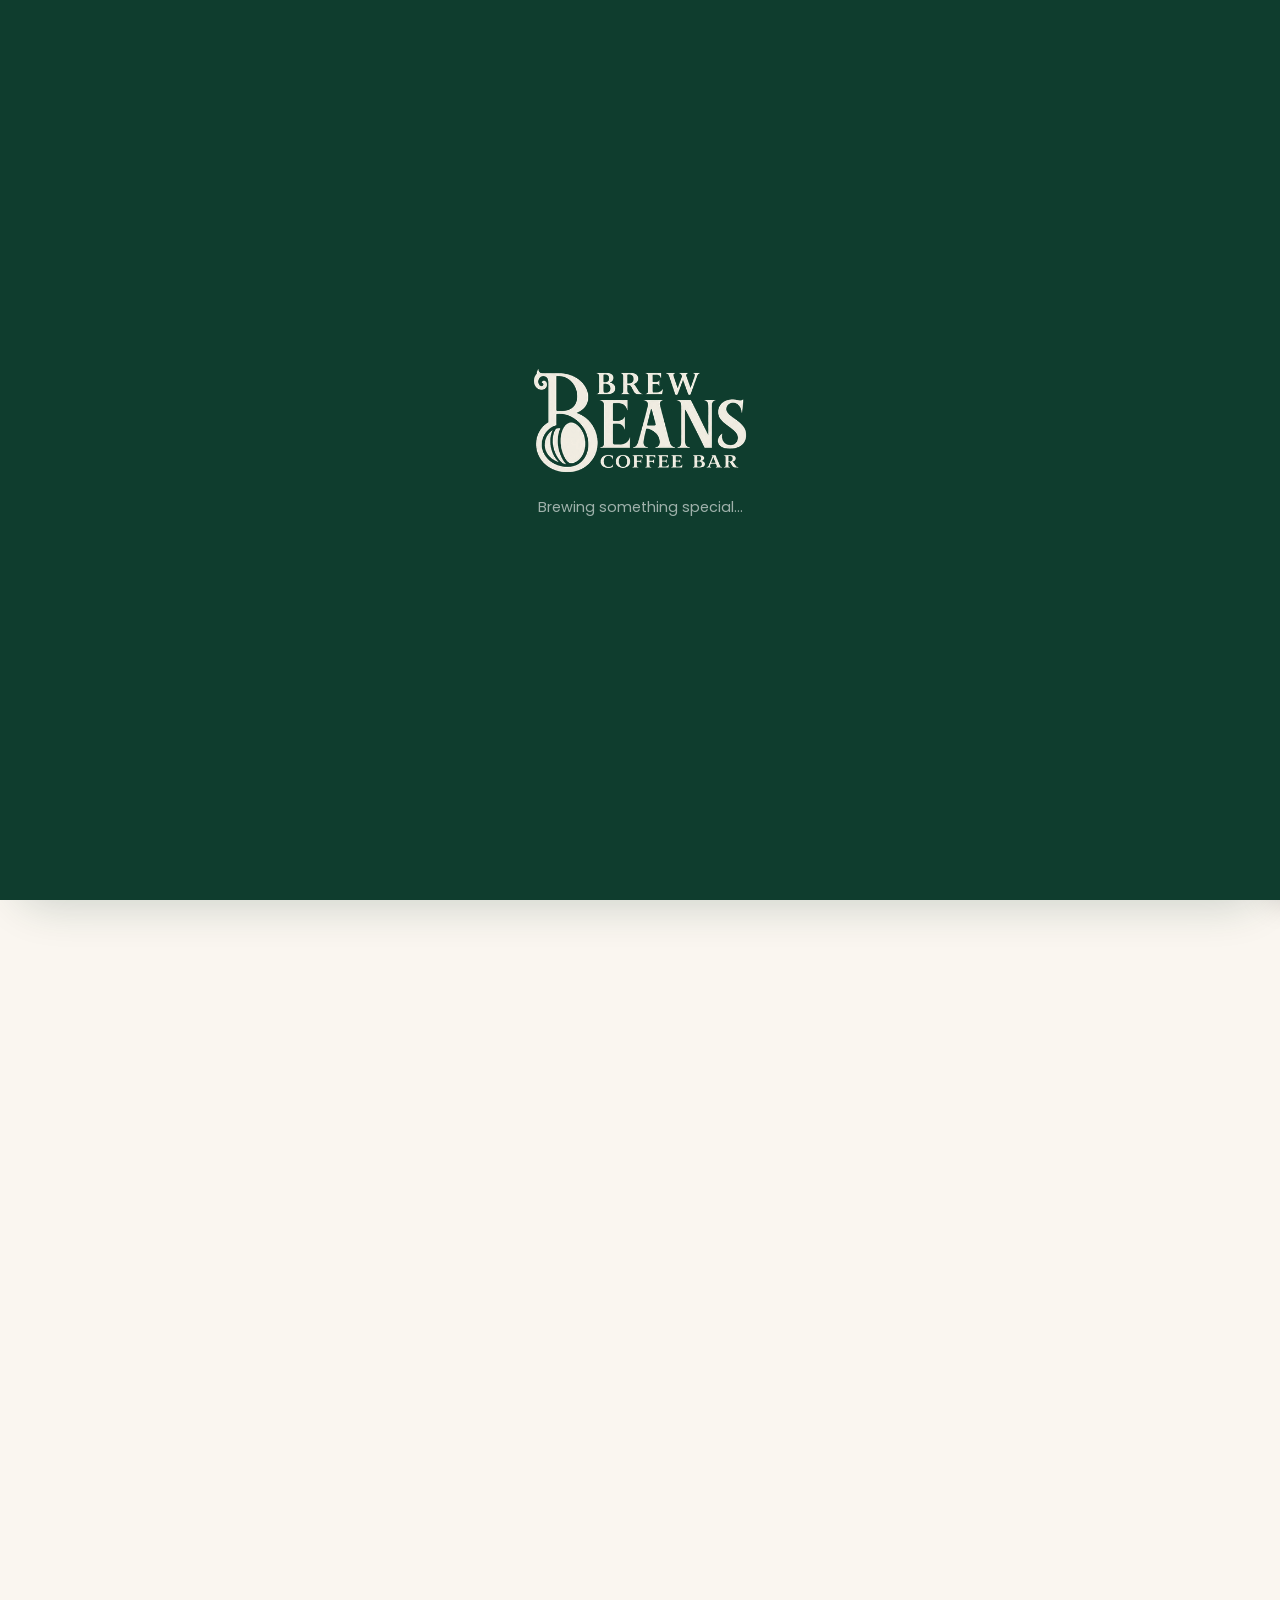
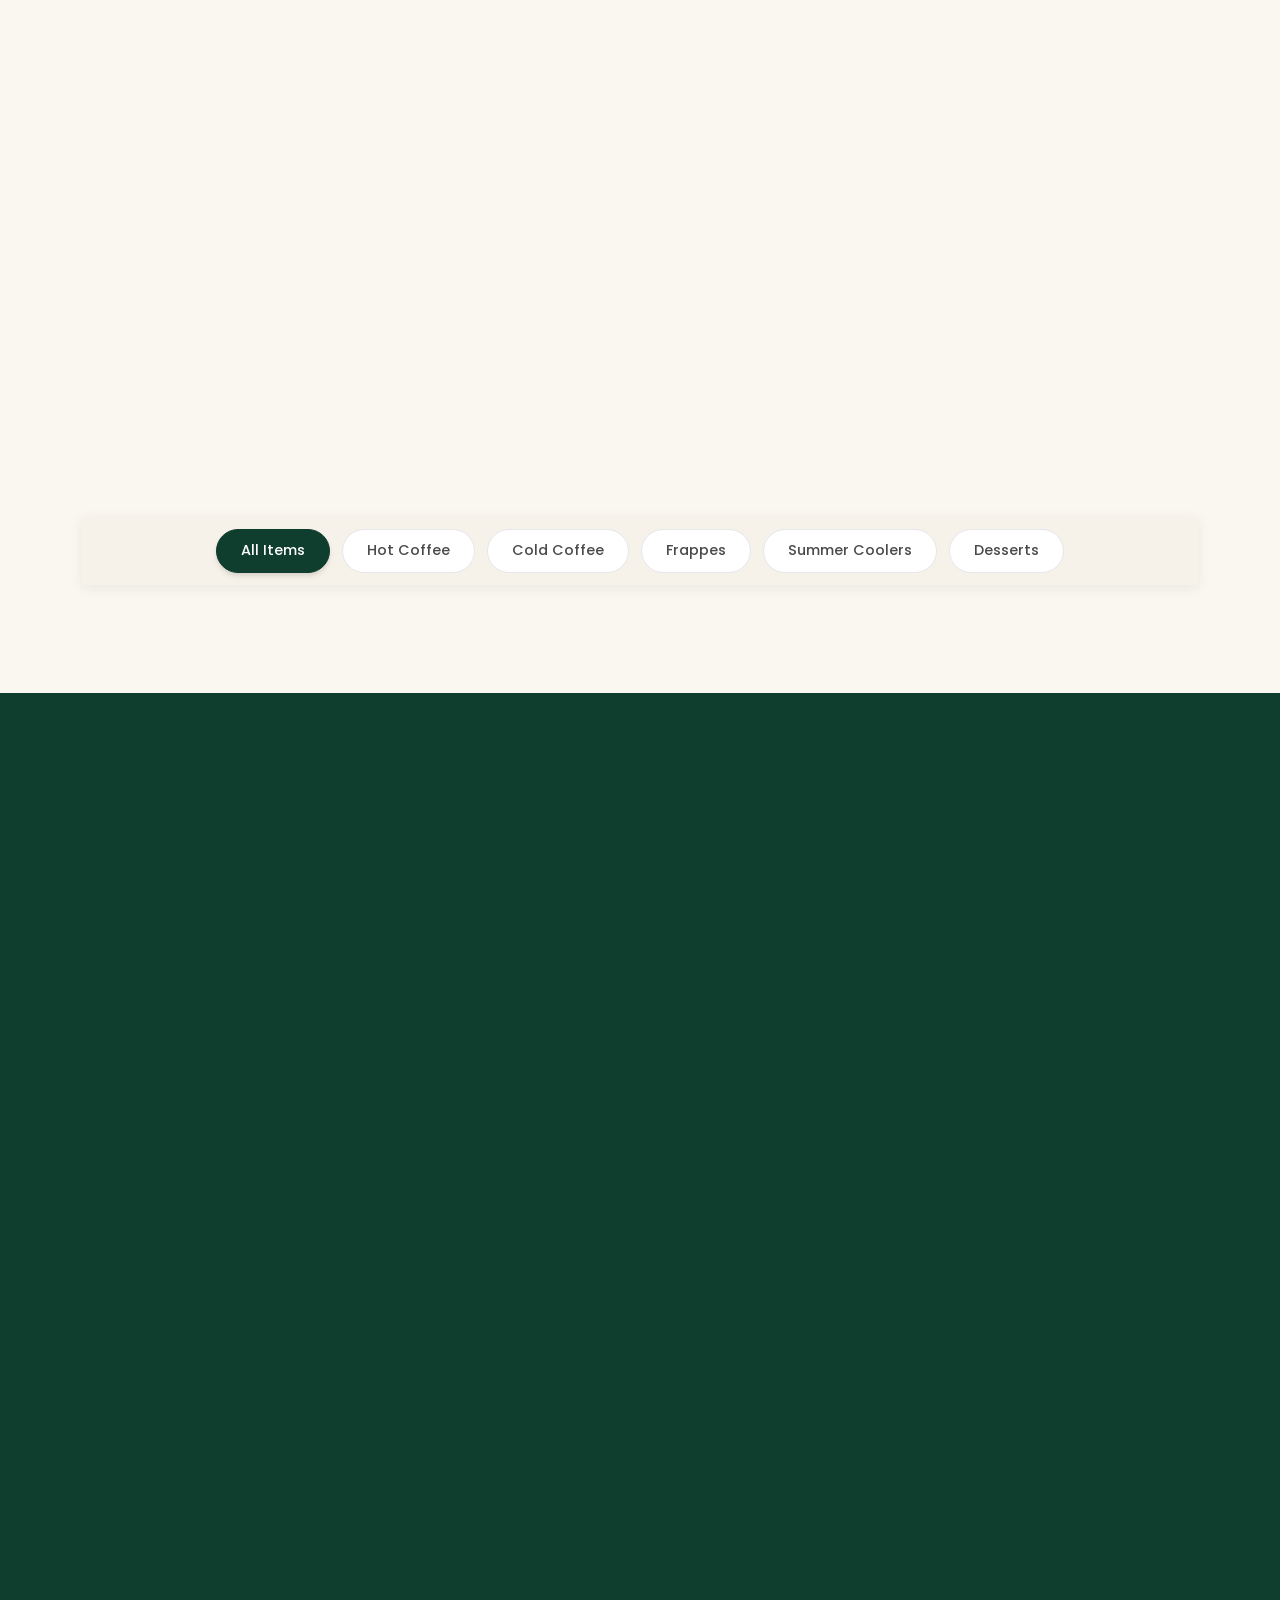
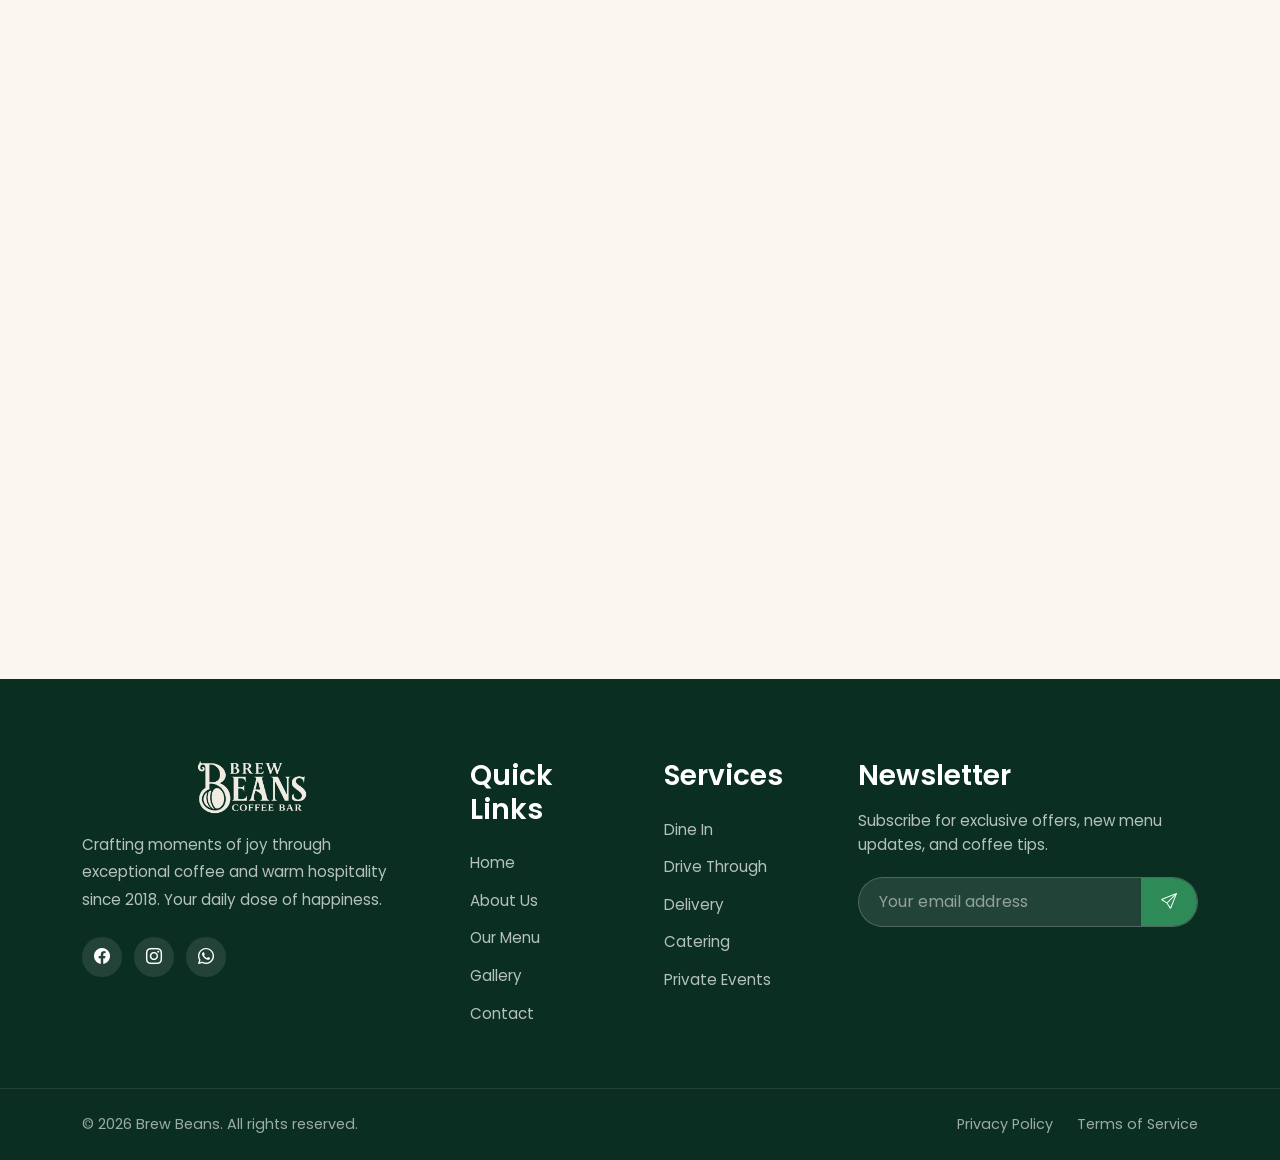
==== commit d129a9a1: "fix(a11y): button names, contrast, main landmark, heading order Findings raised against the customer" ====
--- a/index.html
+++ b/index.html
@@ -255,10 +255,13 @@
     </nav>
 
     <!-- Cart Sidebar -->
-    <div class="cart-sidebar" id="cartSidebar">
+    <!-- role/aria-label so the drawer reads as its own region, and its
+         heading is understood as belonging to that region rather than
+         sitting loose in the page outline ahead of the <h1>. -->
+    <div class="cart-sidebar" id="cartSidebar" role="dialog" aria-modal="true" aria-labelledby="cartHeading">
         <div class="cart-header">
-            <h4><i class="bi bi-bag me-2"></i>Your Order</h4>
-            <button class="btn-close-cart" id="closeCart"><i class="bi bi-x-lg"></i></button>
+            <h4 id="cartHeading"><i class="bi bi-bag me-2" aria-hidden="true"></i>Your Order</h4>
+            <button class="btn-close-cart" id="closeCart" aria-label="Close cart"><i class="bi bi-x-lg" aria-hidden="true"></i></button>
         </div>
         <div class="cart-body" id="cartBody">
             <div class="empty-cart" id="emptyCart">
@@ -293,6 +296,10 @@
     <div class="cart-overlay" id="cartOverlay"></div>
 
     <!-- Hero Section -->
+    <!-- Screen reader users navigate by landmark to skip the nav on every
+         page load; without <main> there is nothing to skip to. -->
+    <main id="mainContent">
+
     <section class="hero" id="home">
         <div class="hero-frame" id="heroFrame">
 
@@ -428,7 +435,7 @@
                                     <i class="bi bi-cup-hot"></i>
                                 </div>
                                 <div class="feature-info">
-                                    <h5>Artisan Roasting</h5>
+                                    <h3>Artisan Roasting</h3>
                                     <p>Small-batch roasted for peak flavor</p>
                                 </div>
                             </div>
@@ -437,7 +444,7 @@
                                     <i class="bi bi-heart"></i>
                                 </div>
                                 <div class="feature-info">
-                                    <h5>Made with Love</h5>
+                                    <h3>Made with Love</h3>
                                     <p>Every drink crafted with passion</p>
                                 </div>
                             </div>
@@ -466,7 +473,7 @@
                         <div class="category-icon">
                             <i class="bi bi-cup-hot"></i>
                         </div>
-                        <h4>Hot Coffee</h4>
+                        <h3>Hot Coffee</h3>
                         <p>Classic brews & espresso</p>
                         <span class="category-count">12 Items</span>
                     </div>
@@ -476,7 +483,7 @@
                         <div class="category-icon">
                             <i class="bi bi-cup-straw"></i>
                         </div>
-                        <h4>Cold Coffee</h4>
+                        <h3>Cold Coffee</h3>
                         <p>Iced & cold brews</p>
                         <span class="category-count">8 Items</span>
                     </div>
@@ -486,7 +493,7 @@
                         <div class="category-icon">
                             <i class="bi bi-snow"></i>
                         </div>
-                        <h4>Frappes</h4>
+                        <h3>Frappes</h3>
                         <p>Blended icy delights</p>
                         <span class="category-count">6 Items</span>
                     </div>
@@ -496,7 +503,7 @@
                         <div class="category-icon">
                             <i class="bi bi-droplet-half"></i>
                         </div>
-                        <h4>Summer Coolers</h4>
+                        <h3>Summer Coolers</h3>
                         <p>Refreshing cool drinks</p>
                         <span class="category-count">4 Items</span>
                     </div>
@@ -506,7 +513,7 @@
                         <div class="category-icon">
                             <i class="bi bi-cake2"></i>
                         </div>
-                        <h4>Desserts</h4>
+                        <h3>Desserts</h3>
                         <p>Sweet indulgences</p>
                         <span class="category-count">4 Items</span>
                     </div>
@@ -573,7 +580,7 @@
                         <div class="why-icon">
                             <i class="bi bi-tree-fill"></i>
                         </div>
-                        <h4>Fresh Beans</h4>
+                        <h3>Fresh Beans</h3>
                         <p>Ethically sourced and freshly roasted weekly for maximum aroma and flavor.</p>
                     </div>
                 </div>
@@ -582,7 +589,7 @@
                         <div class="why-icon">
                             <i class="bi bi-award"></i>
                         </div>
-                        <h4>Premium Quality</h4>
+                        <h3>Premium Quality</h3>
                         <p>Only the top 1% of Arabica beans make it into our signature blends.</p>
                     </div>
                 </div>
@@ -591,7 +598,7 @@
                         <div class="why-icon">
                             <i class="bi bi-lightning-charge"></i>
                         </div>
-                        <h4>Fast Delivery</h4>
+                        <h3>Fast Delivery</h3>
                         <p>Hot and fresh to your door within 30 minutes. Guaranteed satisfaction.</p>
                     </div>
                 </div>
@@ -600,7 +607,7 @@
                         <div class="why-icon">
                             <i class="bi bi-shield-check"></i>
                         </div>
-                        <h4>Hygienic Prep</h4>
+                        <h3>Hygienic Prep</h3>
                         <p>ISO-certified kitchen with strict hygiene protocols and contactless options.</p>
                     </div>
                 </div>
@@ -609,7 +616,7 @@
                         <div class="why-icon">
                             <i class="bi bi-shop"></i>
                         </div>
-                        <h4>Cozy Environment</h4>
+                        <h3>Cozy Environment</h3>
                         <p>Warm, inviting spaces designed for work, relaxation, and connection.</p>
                     </div>
                 </div>
@@ -700,7 +707,7 @@
                         <div class="reviewer">
                             <div class="reviewer-avatar">S</div>
                             <div class="reviewer-info">
-                                <h5>Shahzeb Aslam</h5>
+                                <h3>Shahzeb Aslam</h3>
                                 <span class="review-source"><i class="bi bi-google"></i> Google Review</span>
                             </div>
                         </div>
@@ -719,7 +726,7 @@
                         <div class="reviewer">
                             <div class="reviewer-avatar">M</div>
                             <div class="reviewer-info">
-                                <h5>Mustafa Mushtaq</h5>
+                                <h3>Mustafa Mushtaq</h3>
                                 <span class="review-source"><i class="bi bi-google"></i> Google Review</span>
                             </div>
                         </div>
@@ -738,7 +745,7 @@
                         <div class="reviewer">
                             <div class="reviewer-avatar">S</div>
                             <div class="reviewer-info">
-                                <h5>Salman Ali</h5>
+                                <h3>Salman Ali</h3>
                                 <span class="review-source"><i class="bi bi-google"></i> Google Review</span>
                             </div>
                         </div>
@@ -769,7 +776,7 @@
                                 <i class="bi bi-geo-alt"></i>
                             </div>
                             <div class="contact-details">
-                                <h5>Address</h5>
+                                <h3>Address</h3>
                                 <p data-shop-text="address">Shop No. 6, Plot SB, Rab Medical Center,<br>Block 2 Gulshan-e-Iqbal,<br>Karachi, Pakistan</p>
                             </div>
                         </div>
@@ -778,7 +785,7 @@
                                 <i class="bi bi-telephone"></i>
                             </div>
                             <div class="contact-details">
-                                <h5>Phone</h5>
+                                <h3>Phone</h3>
                                 <p><a href="tel:+923112463092" data-shop-tel="phone" data-shop-phone-text>+92 311 2463092</a></p>
                             </div>
                         </div>
@@ -787,7 +794,7 @@
                                 <i class="bi bi-envelope"></i>
                             </div>
                             <div class="contact-details">
-                                <h5>Email</h5>
+                                <h3>Email</h3>
                                 <p><a href="mailto:hello@brewbeans.pk" data-shop-mailto="email" data-shop-text="email">hello@brewbeans.pk</a></p>
                             </div>
                         </div>
@@ -796,7 +803,7 @@
                                 <i class="bi bi-clock"></i>
                             </div>
                             <div class="contact-details">
-                                <h5>Opening Hours</h5>
+                                <h3>Opening Hours</h3>
                                 <p>Mon - Sun: 9:00 AM - 4:00 AM</p>
                             </div>
                         </div>
@@ -805,7 +812,7 @@
                                 <i class="bi bi-shop"></i>
                             </div>
                             <div class="contact-details">
-                                <h5>Services</h5>
+                                <h3>Services</h3>
                                 <p>Dine In • Drive Through • No Contact Delivery</p>
                             </div>
                         </div>
@@ -814,8 +821,6 @@
                             <a href="https://www.facebook.com/brewbeanskhi/" class="social-link" aria-label="Facebook" target="_blank" rel="noopener noreferrer" data-shop-social="facebook_url"><i class="bi bi-facebook"></i></a>
                             <a href="https://www.instagram.com/brewbeans.karachi/" class="social-link" aria-label="Instagram" target="_blank" rel="noopener noreferrer" data-shop-social="instagram_url"><i class="bi bi-instagram"></i></a>
                             <a href="https://wa.me/923112463092" class="social-link" aria-label="WhatsApp" target="_blank" rel="noopener noreferrer" data-shop-whatsapp="whatsapp"><i class="bi bi-whatsapp"></i></a>
-                            <a href="#" class="social-link" aria-label="TikTok" target="_blank" rel="noopener noreferrer" data-shop-social="tiktok_url" hidden><i class="bi bi-tiktok"></i></a>
-                            <a href="#" class="social-link" aria-label="YouTube" target="_blank" rel="noopener noreferrer" data-shop-social="youtube_url" hidden><i class="bi bi-youtube"></i></a>
                         </div>
                     </div>
                 </div>
@@ -879,6 +884,8 @@
         </div>
     </section>
 
+    </main>
+
     <!-- Footer -->
     <footer class="footer">
         <div class="footer-top">
@@ -894,14 +901,12 @@
                                 <a href="https://www.facebook.com/brewbeanskhi/" aria-label="Facebook" target="_blank" rel="noopener noreferrer" data-shop-social="facebook_url"><i class="bi bi-facebook"></i></a>
                                 <a href="https://www.instagram.com/brewbeans.karachi/" aria-label="Instagram" target="_blank" rel="noopener noreferrer" data-shop-social="instagram_url"><i class="bi bi-instagram"></i></a>
                                 <a href="https://wa.me/923112463092" aria-label="WhatsApp" target="_blank" rel="noopener noreferrer" data-shop-whatsapp="whatsapp"><i class="bi bi-whatsapp"></i></a>
-                                <a href="#" aria-label="TikTok" target="_blank" rel="noopener noreferrer" data-shop-social="tiktok_url" hidden><i class="bi bi-tiktok"></i></a>
-                                <a href="#" aria-label="YouTube" target="_blank" rel="noopener noreferrer" data-shop-social="youtube_url" hidden><i class="bi bi-youtube"></i></a>
                             </div>
                         </div>
                     </div>
                     <div class="col-lg-2 col-md-6">
                         <div class="footer-links">
-                            <h5>Quick Links</h5>
+                            <h3>Quick Links</h3>
                             <ul>
                                 <li><a href="#home">Home</a></li>
                                 <li><a href="#about">About Us</a></li>
@@ -913,7 +918,7 @@
                     </div>
                     <div class="col-lg-2 col-md-6">
                         <div class="footer-links">
-                            <h5>Services</h5>
+                            <h3>Services</h3>
                             <ul>
                                 <li><a href="#contact">Dine In</a></li>
                                 <li><a href="#contact">Drive Through</a></li>
@@ -925,13 +930,17 @@
                     </div>
                     <div class="col-lg-4 col-md-6">
                         <div class="footer-newsletter">
-                            <h5>Newsletter</h5>
+                            <h3>Newsletter</h3>
                             <p>Subscribe for exclusive offers, new menu updates, and coffee tips.</p>
                             <form class="newsletter-form" id="newsletterForm">
+                                <!-- A visually hidden label rather than relying on the
+                                     placeholder: a placeholder disappears the moment
+                                     someone starts typing, and is not an accessible name. -->
+                                <label for="newsletterEmail" class="visually-hidden">Your email address</label>
                                 <div class="input-group">
-                                    <input type="email" class="form-control" placeholder="Your email address" required>
-                                    <button class="btn btn-primary" type="submit">
-                                        <i class="bi bi-send"></i>
+                                    <input type="email" id="newsletterEmail" class="form-control" placeholder="Your email address" required autocomplete="email">
+                                    <button class="btn btn-primary" type="submit" aria-label="Subscribe to newsletter">
+                                        <i class="bi bi-send" aria-hidden="true"></i>
                                     </button>
                                 </div>
                             </form>
@@ -1196,7 +1205,7 @@
 
     <!-- Gallery Lightbox -->
     <div class="lightbox" id="lightbox">
-        <button class="lightbox-close" id="lightboxClose"><i class="bi bi-x-lg"></i></button>
+        <button class="lightbox-close" id="lightboxClose" aria-label="Close image"><i class="bi bi-x-lg" aria-hidden="true"></i></button>
         <img src="" alt="Gallery Image" id="lightboxImg">
     </div>
 
--- a/css/style.css
+++ b/css/style.css
@@ -22,7 +22,11 @@
        page and the sunk sections are darker grounds and it fell to
        4.36:1 / 3.93:1. This clears AA on both. */
     --text-light: #626B73;
-    --text-muted: #9CA3AF;
+    /* Was #9CA3AF, which is 2.54:1 on white — under half the 4.5:1 WCAG AA
+       minimum, and used for the delivery location and other small labels
+       that people actually need to read. #6B7280 is 4.83:1 and still reads
+       as the muted grey in the scale. */
+    --text-muted: #6B7280;
     --border: #E5E7EB;
     --border-light: #F3F4F6;
     --shadow-sm: 0 1px 2px 0 rgba(0, 0, 0, 0.05);
@@ -1446,7 +1450,7 @@
     flex-shrink: 0;
 }
 
-.feature-info h5 {
+.feature-info h3 {
     font-weight: 600;
     margin-bottom: 0.25rem;
     color: var(--primary);
@@ -1520,7 +1524,7 @@
     transform: rotateY(360deg);
 }
 
-.category-card h4 {
+.category-card h3 {
     font-weight: 600;
     color: var(--primary);
     margin-bottom: 0.5rem;
@@ -1858,7 +1862,7 @@
     color: var(--primary);
 }
 
-.why-card h4 {
+.why-card h3 {
     color: var(--accent);
     font-weight: 600;
     margin-bottom: 0.75rem;
@@ -2058,7 +2062,7 @@
     gap: 4px;
 }
 
-.reviewer-info h5 {
+.reviewer-info h3 {
     font-weight: 600;
     color: var(--primary);
     margin-bottom: 0.1rem;
@@ -2119,14 +2123,14 @@
     transition: var(--transition);
 }
 
-.contact-details h5 {
+.contact-details h3 {
     font-weight: 600;
     margin-bottom: 0.5rem;
     color: var(--primary);
     transition: var(--transition);
 }
 
-.contact-card:hover .contact-details h5 {
+.contact-card:hover .contact-details h3 {
     color: var(--accent);
 }
 
@@ -2303,7 +2307,7 @@
     transform: translateY(-3px);
 }
 
-.footer-links h5 {
+.footer-links h3 {
     font-weight: 600;
     margin-bottom: 1.5rem;
     color: var(--accent);
@@ -2330,7 +2334,7 @@
     padding-left: 5px;
 }
 
-.footer-newsletter h5 {
+.footer-newsletter h3 {
     font-weight: 600;
     margin-bottom: 1rem;
 }
